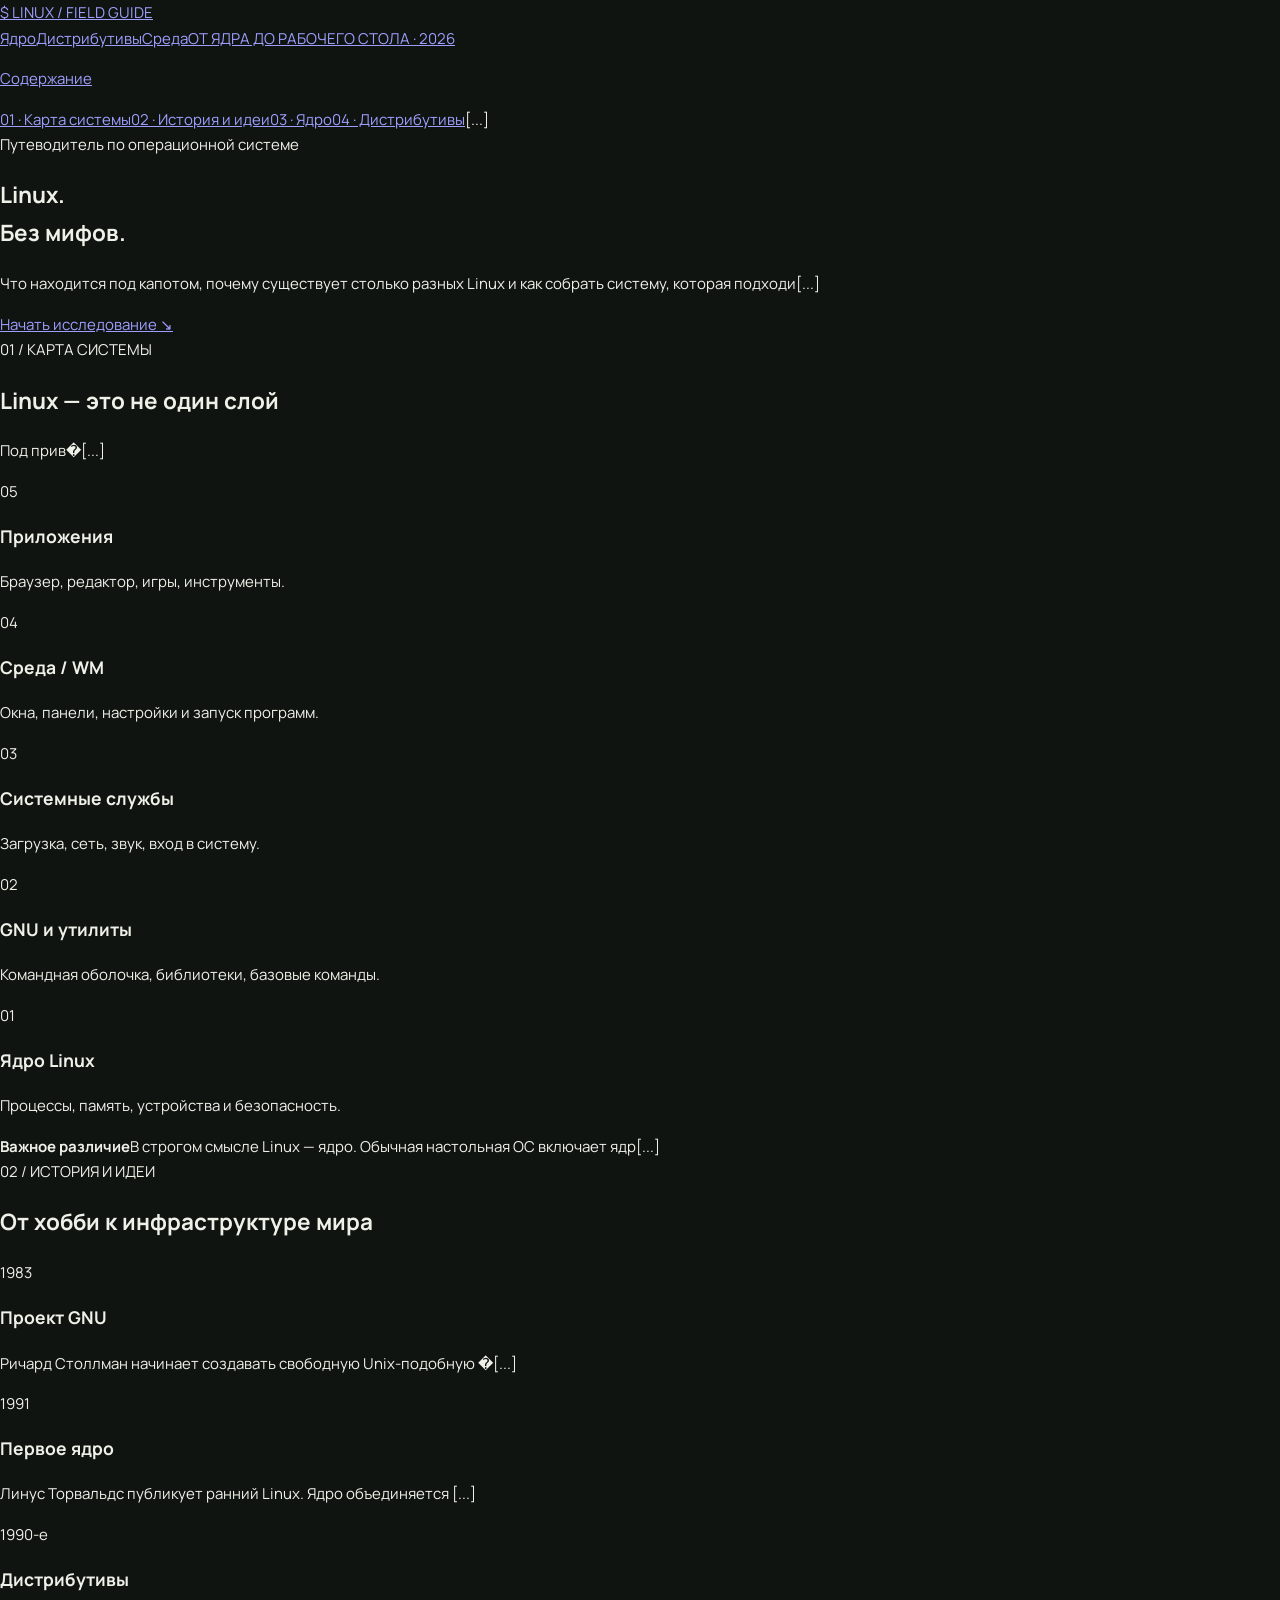
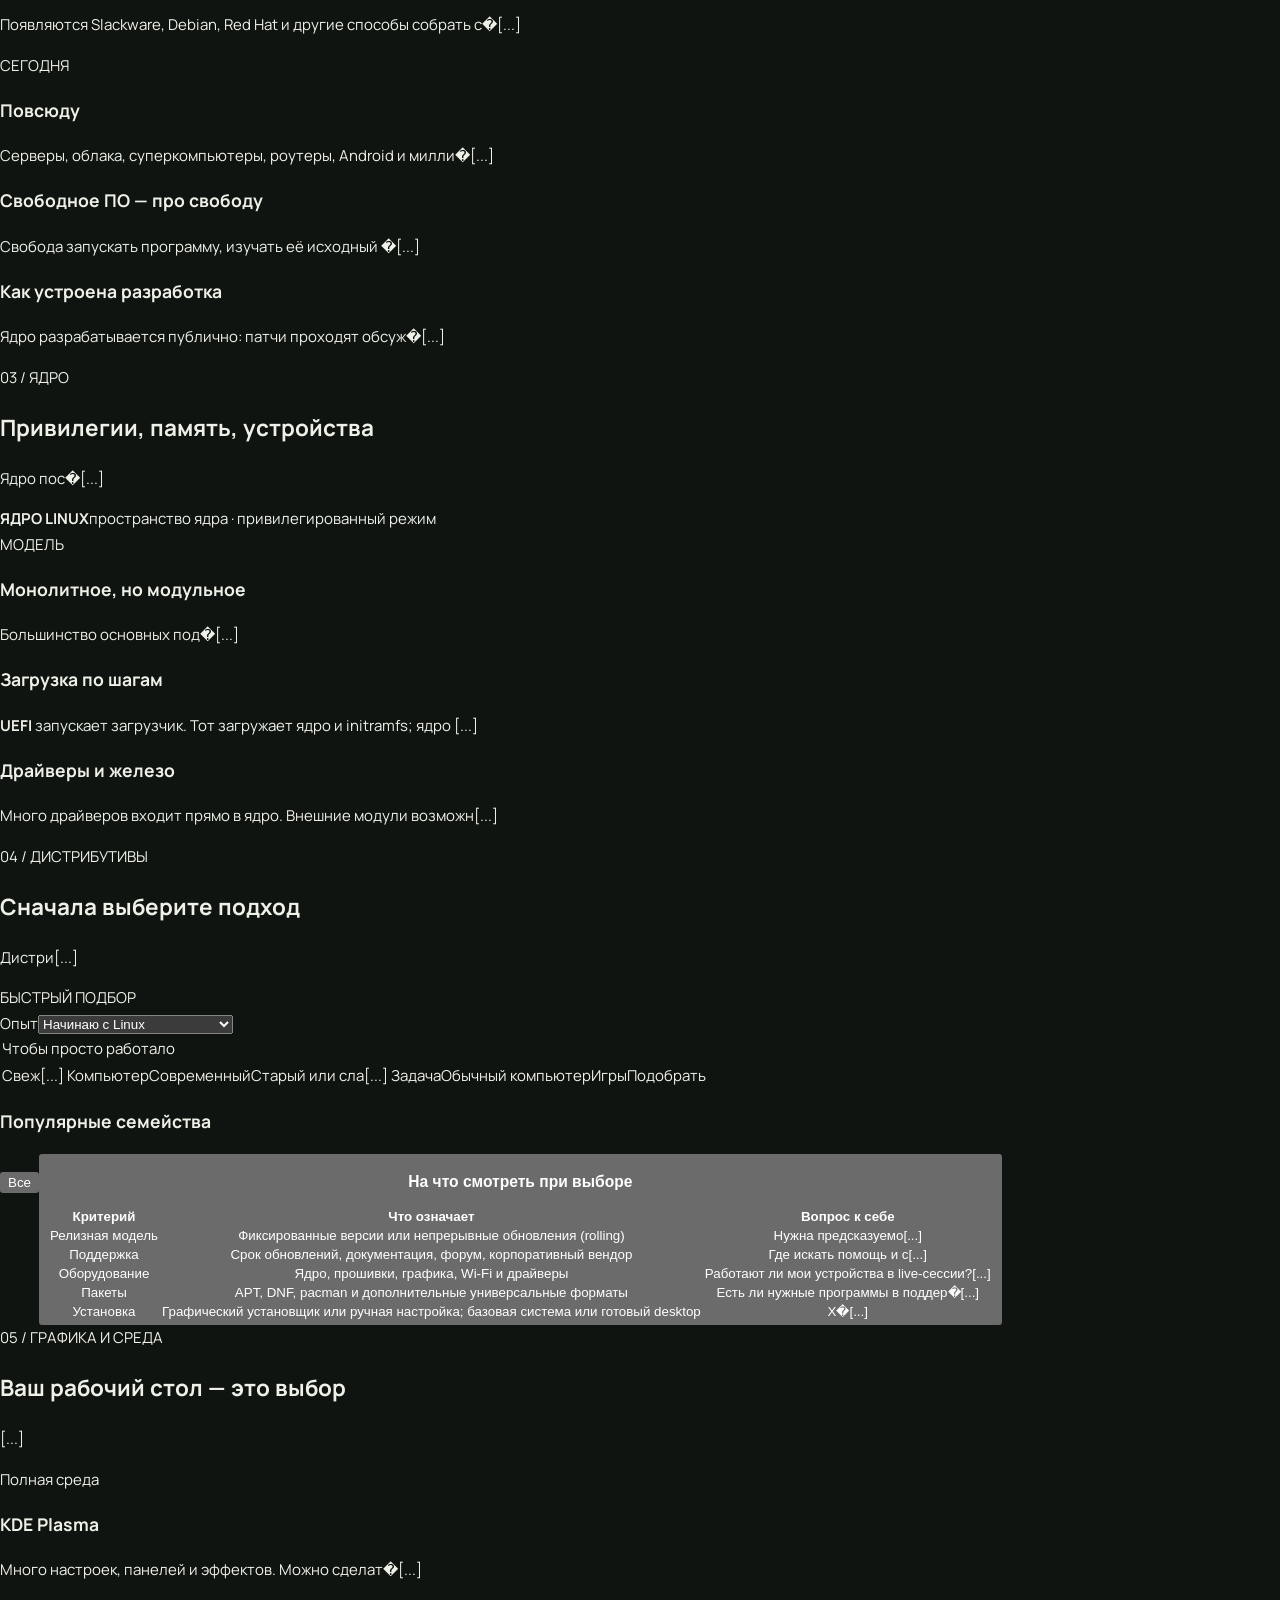
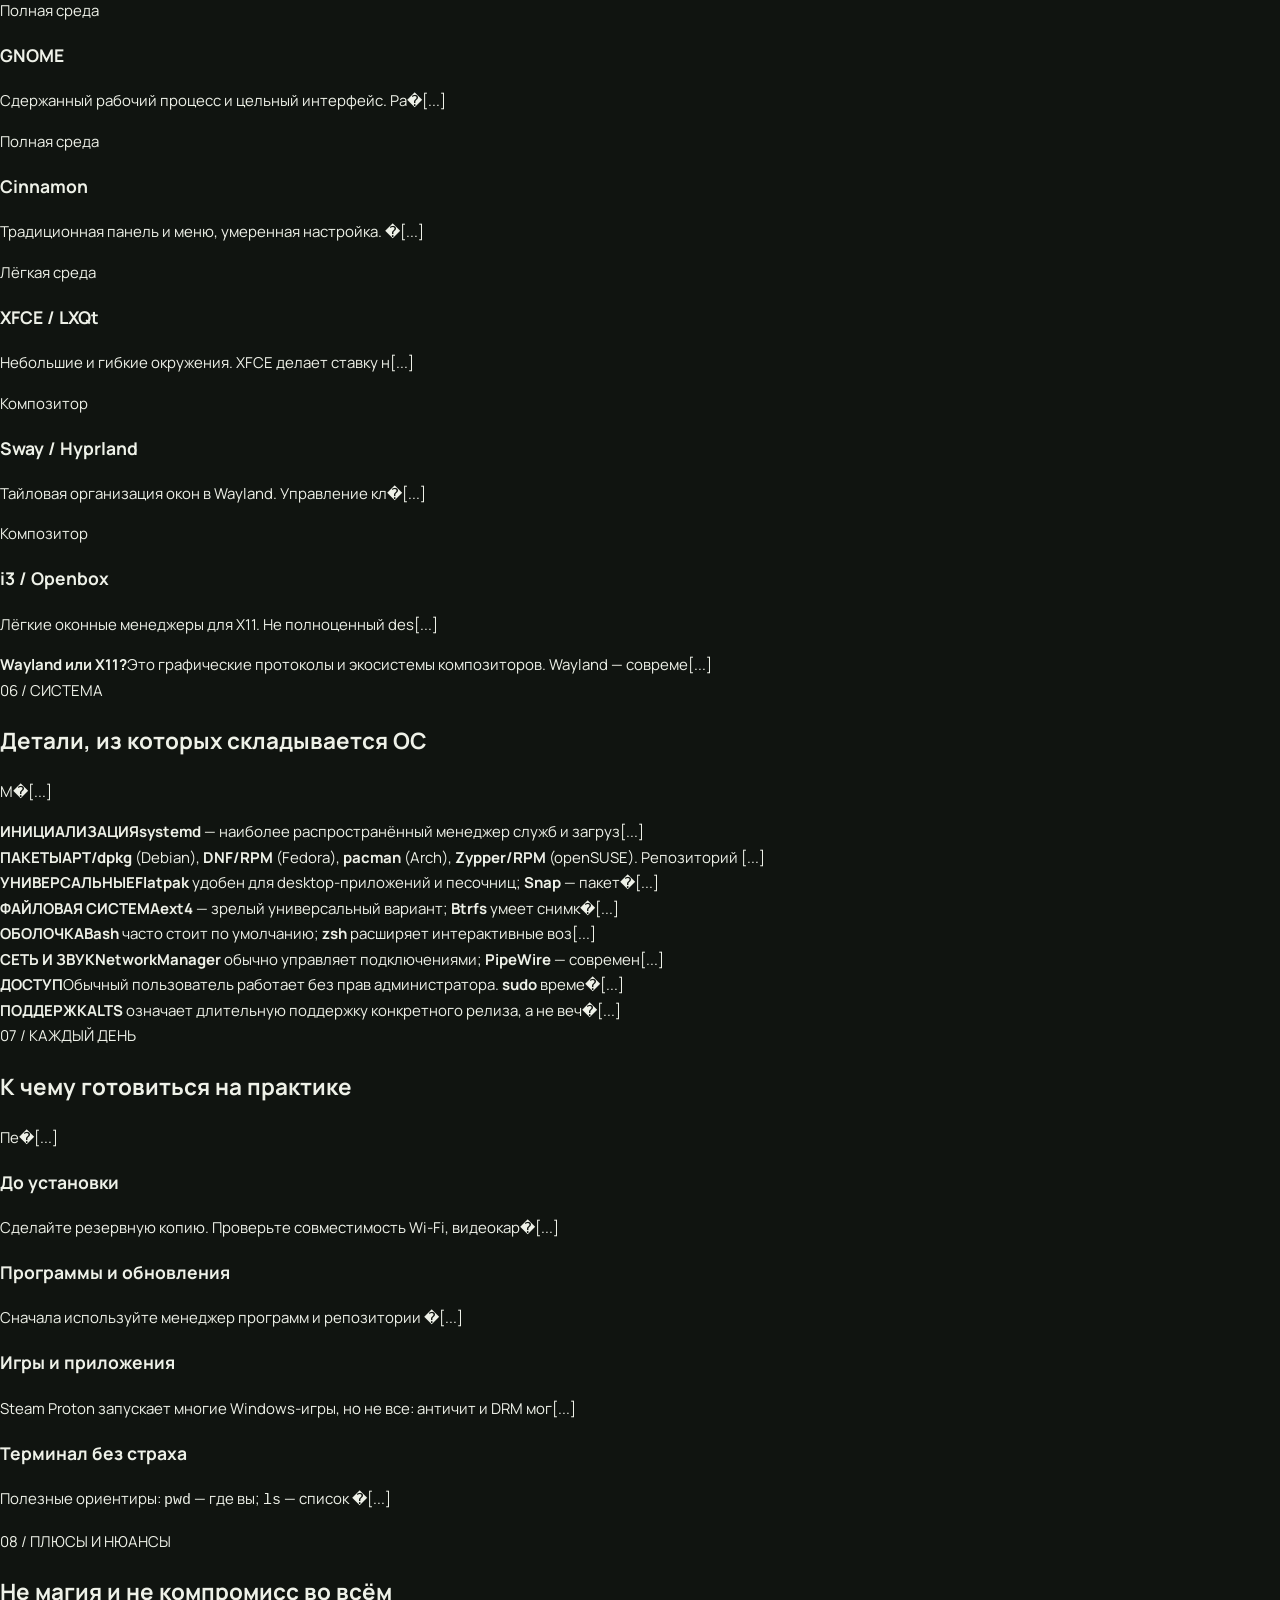
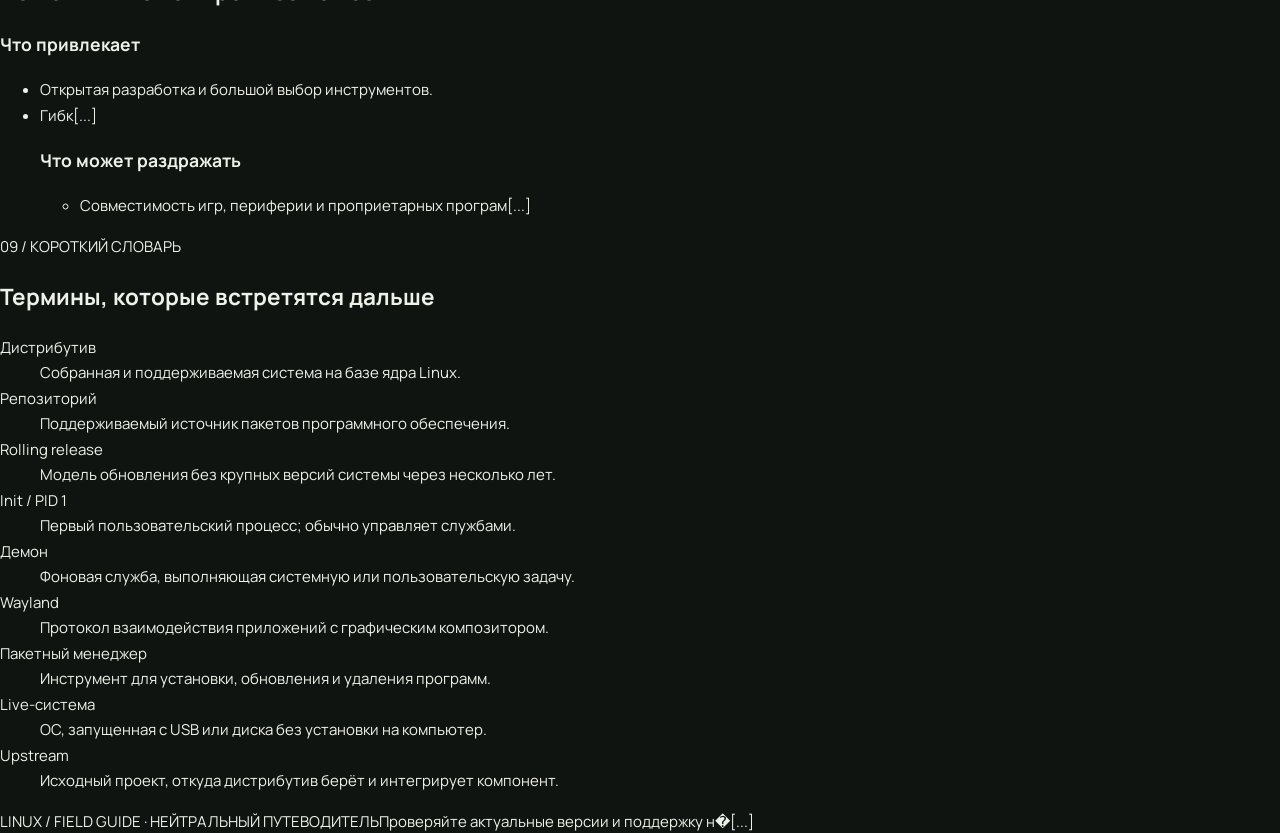
==== index.html @ 648e2888 "Rename main.html to index.html" ====
<!doctype html>
<html lang="ru">
<head>
	<meta charset="utf-8">
	<meta name="viewport" content="width=device-width, initial-scale=1">
	<meta name="theme-color" content="#101410">
	<meta name="description" content="Путеводитель по Linux: от устройства ядра и философии свободного ПО до выбора дистрибутива[...]">
	<title>Linux изнутри — путеводитель по системе</title>
	<link rel="preconnect" href="https://fonts.googleapis.com">
	<link rel="preconnect" href="https://fonts.gstatic.com" crossorigin>
	<link href="https://fonts.googleapis.com/css2?family=DM+Mono:wght@400;500&family=Manrope:wght@400;500;600;700;800&display=swap" rel="stylesheet">
	<link rel="stylesheet" href="assets/styles.css">
</head>
<body>
	<header class="topbar">
		<a class="brand" href="#top" aria-label="Linux изнутри, к началу страницы"><span class="brand-mark">$</span> LINUX / FIELD GUIDE</a>
		<nav class="top-links" aria-label="Основная навигация"><a href="#kernel">Ядро</a><a href="#distros">Дистрибутивы</a><a href="#desktop">Среда</a><a href="#s[...]</nav>
		<span class="top-meta">ОТ ЯДРА ДО РАБОЧЕГО СТОЛА · 2026</span>
	</header>
	<div class="layout" id="top">
		<aside class="side-nav" aria-label="Содержание">
			<p class="side-title">Содержание</p>
			<a href="#map">01 · Карта системы</a><a href="#story">02 · История и идеи</a><a href="#kernel">03 · Ядро</a><a href="#distros">04 · Дистрибутивы</a>[...]
		</aside>
		<main>
			<section class="hero" aria-labelledby="hero-title">
				<div class="hero-copy">
					<span class="eyebrow">Путеводитель по операционной системе</span>
					<h1 id="hero-title">Linux.<br><span>Без мифов.</span></h1>
					<p>Что находится под капотом, почему существует столько разных Linux и как собрать систему, которая подходи[...]
					<div class="hero-actions"><a class="button primary" href="#map">Начать исследование <span aria-hidden="true">↘</span></a><div class="search-wrap"><span class="search-icon[...]</div>
				</div>
			</section>

			<section id="map">
				<div class="section-head"><div><span class="section-index">01 / КАРТА СИСТЕМЫ</span><h2>Linux — это не один слой</h2></div><p class="section-intro">Под прив�[...]
				<div class="layers">
					<article class="layer glass"><span class="layer-num">05</span><h3>Приложения</h3><p>Браузер, редактор, игры, инструменты.</p></article>
					<article class="layer glass"><span class="layer-num">04</span><h3>Среда / WM</h3><p>Окна, панели, настройки и запуск программ.</p></article>
					<article class="layer glass"><span class="layer-num">03</span><h3>Системные службы</h3><p>Загрузка, сеть, звук, вход в систему.</p></article>
					<article class="layer glass"><span class="layer-num">02</span><h3>GNU и утилиты</h3><p>Командная оболочка, библиотеки, базовые команды.</p></article>
					<article class="layer glass"><span class="layer-num">01</span><h3>Ядро Linux</h3><p>Процессы, память, устройства и безопасность.</p></article>
				</div>
				<div class="note glass"><strong>Важное различие</strong><span>В строгом смысле Linux — ядро. Обычная настольная ОС включает ядр[...]
			</section>

			<section id="story">
				<div class="section-head"><div><span class="section-index">02 / ИСТОРИЯ И ИДЕИ</span><h2>От хобби к инфраструктуре мира</h2></div><p class="section-intro[...]
				<div class="timeline">
					<article class="timeline-item glass"><time>1983</time><h3>Проект GNU</h3><p>Ричард Столлман начинает создавать свободную Unix-подобную �[...]
					<article class="timeline-item glass"><time>1991</time><h3>Первое ядро</h3><p>Линус Торвальдс публикует ранний Linux. Ядро объединяется [...]
					<article class="timeline-item glass"><time>1990-е</time><h3>Дистрибутивы</h3><p>Появляются Slackware, Debian, Red Hat и другие способы собрать с�[...]
					<article class="timeline-item glass"><time>СЕГОДНЯ</time><h3>Повсюду</h3><p>Серверы, облака, суперкомпьютеры, роутеры, Android и милли�[...]
				</div>
				<div class="two-col" style="margin-top:12px">
					<article class="content-panel glass"><h3>Свободное ПО — про свободу</h3><p>Свобода запускать программу, изучать её исходный �[...]
					<article class="content-panel glass"><h3>Как устроена разработка</h3><p>Ядро разрабатывается публично: патчи проходят обсуж�[...]
				</div>
			</section>

			<section id="kernel">
				<div class="section-head"><div><span class="section-index">03 / ЯДРО</span><h2>Привилегии, память, устройства</h2></div><p class="section-intro">Ядро пос�[...]
				<div class="kernel-grid">
					<div class="kernel-diagram glass"><div class="kernel-core"><strong>ЯДРО LINUX</strong><span>пространство ядра · привилегированный режим</span></div[...]
					<aside class="kernel-aside glass"><div><span class="section-index">МОДЕЛЬ</span><h3>Монолитное, но модульное</h3><p>Большинство основных под�[...]
				</div>
					<div class="two-col" style="margin-top:12px">
						<article class="content-panel glass"><h3>Загрузка по шагам</h3><p><b>UEFI</b> запускает загрузчик. Тот загружает ядро и initramfs; ядро [...]
						<article class="content-panel glass"><h3>Драйверы и железо</h3><p>Много драйверов входит прямо в ядро. Внешние модули возможн[...]
					</div>
			</section>

			<section id="distros">
				<div class="section-head"><div><span class="section-index">04 / ДИСТРИБУТИВЫ</span><h2>Сначала выберите подход</h2></div><p class="section-intro">Дистри[...]
				<div class="chooser glass">
					<div class="section-index">БЫСТРЫЙ ПОДБОР</div>
					<div class="chooser-row">
						<div class="field"><label for="experience">Опыт</label><select id="experience"><option value="new">Начинаю с Linux</option><option value="some">Уже пользовался</op[...]
						<div class="field"><label for="priority">Приоритет</label><select id="priority"><option value="easy">Чтобы просто работало</option><option value="fresh">Свеж[...]
						<div class="field"><label for="hardware">Компьютер</label><select id="hardware"><option value="modern">Современный</option><option value="old">Старый или сла[...]
						<div class="field"><label for="purpose">Задача</label><select id="purpose"><option value="daily">Обычный компьютер</option><option value="gaming">Игры</option><opt[...]
						<button class="button primary" id="recommend">Подобрать</button>
					</div>
					<div class="recommendation" id="recommendation" aria-live="polite"></div>
				</div>
				<h3 class="subhead">Популярные семейства</h3>
				<div class="filters" role="group" aria-label="Фильтр дистрибутивов"><button class="filter-btn" data-filter="all" aria-pressed="true">Все</button><button class="filter-bt[...]
				<p class="catalog-count" id="catalog-count" aria-live="polite"></p>
				<div class="distro-grid" id="distro-grid"></div>
				<h3 class="subhead">На что смотреть при выборе</h3>
				<div class="comparison"><table><thead><tr><th>Критерий</th><th>Что означает</th><th>Вопрос к себе</th></tr></thead><tbody>
					<tr><td>Релизная модель</td><td>Фиксированные версии или непрерывные обновления (rolling)</td><td>Нужна предсказуемо[...]
					<tr><td>Поддержка</td><td>Срок обновлений, документация, форум, корпоративный вендор</td><td>Где искать помощь и с[...]
					<tr><td>Оборудование</td><td>Ядро, прошивки, графика, Wi-Fi и драйверы</td><td>Работают ли мои устройства в live-сессии?[...]
					<tr><td>Пакеты</td><td>APT, DNF, pacman и дополнительные универсальные форматы</td><td>Есть ли нужные программы в поддер�[...]
					<tr><td>Установка</td><td>Графический установщик или ручная настройка; базовая система или готовый desktop</td><td>Х�[...]
				</tbody></table></div>
			</section>

			<section id="desktop">
				<div class="section-head"><div><span class="section-index">05 / ГРАФИКА И СРЕДА</span><h2>Ваш рабочий стол — это выбор</h2></div><p class="section-intro">[...]
				<div class="choices">
					<article class="choice glass"><span class="kind">Полная среда</span><h3>KDE Plasma</h3><p>Много настроек, панелей и эффектов. Можно сделат�[...]
					<article class="choice glass"><span class="kind">Полная среда</span><h3>GNOME</h3><p>Сдержанный рабочий процесс и цельный интерфейс. Ра�[...]
					<article class="choice glass"><span class="kind">Полная среда</span><h3>Cinnamon</h3><p>Традиционная панель и меню, умеренная настройка. �[...]
					<article class="choice glass"><span class="kind">Лёгкая среда</span><h3>XFCE / LXQt</h3><p>Небольшие и гибкие окружения. XFCE делает ставку н[...]
					<article class="choice glass"><span class="kind">Композитор</span><h3>Sway / Hyprland</h3><p>Тайловая организация окон в Wayland. Управление кл�[...]
					<article class="choice glass"><span class="kind">Композитор</span><h3>i3 / Openbox</h3><p>Лёгкие оконные менеджеры для X11. Не полноценный des[...]
				</div>
				<div class="note glass"><strong>Wayland или X11?</strong><span>Это графические протоколы и экосистемы композиторов. Wayland — совреме[...]
			</section>

			<section id="system">
				<div class="section-head"><div><span class="section-index">06 / СИСТЕМА</span><h2>Детали, из которых складывается ОС</h2></div><p class="section-intro">М�[...]
				<div class="stack-list">
					<div class="stack-row glass"><strong>ИНИЦИАЛИЗАЦИЯ</strong><span><b>systemd</b> — наиболее распространённый менеджер служб и загруз[...]
					<div class="stack-row glass"><strong>ПАКЕТЫ</strong><span><b>APT/dpkg</b> (Debian), <b>DNF/RPM</b> (Fedora), <b>pacman</b> (Arch), <b>Zypper/RPM</b> (openSUSE). Репозиторий [...]
					<div class="stack-row glass"><strong>УНИВЕРСАЛЬНЫЕ</strong><span><b>Flatpak</b> удобен для desktop-приложений и песочниц; <b>Snap</b> — пакет�[...]
					<div class="stack-row glass"><strong>ФАЙЛОВАЯ СИСТЕМА</strong><span><b>ext4</b> — зрелый универсальный вариант; <b>Btrfs</b> умеет снимк�[...]
					<div class="stack-row glass"><strong>ОБОЛОЧКА</strong><span><b>Bash</b> часто стоит по умолчанию; <b>zsh</b> расширяет интерактивные воз[...]
					<div class="stack-row glass"><strong>СЕТЬ И ЗВУК</strong><span><b>NetworkManager</b> обычно управляет подключениями; <b>PipeWire</b> — современ[...]
					<div class="stack-row glass"><strong>ДОСТУП</strong><span>Обычный пользователь работает без прав администратора. <b>sudo</b> време�[...]
					<div class="stack-row glass"><strong>ПОДДЕРЖКА</strong><span><b>LTS</b> означает длительную поддержку конкретного релиза, а не веч�[...]
				</div>
			</section>

			<section id="daily">
				<div class="section-head"><div><span class="section-index">07 / КАЖДЫЙ ДЕНЬ</span><h2>К чему готовиться на практике</h2></div><p class="section-intro">Пе�[...]
				<div class="two-col">
					<article class="content-panel glass"><h3>До установки</h3><p>Сделайте резервную копию. Проверьте совместимость Wi-Fi, видеокар�[...]
					<article class="content-panel glass"><h3>Программы и обновления</h3><p>Сначала используйте менеджер программ и репозитории �[...]
					<article class="content-panel glass"><h3>Игры и приложения</h3><p>Steam Proton запускает многие Windows-игры, но не все: античит и DRM мог[...]
					<article class="content-panel glass"><h3>Терминал без страха</h3><p>Полезные ориентиры: <code>pwd</code> — где вы; <code>ls</code> — список �[...]
				</div>
			</section>

			<section id="tradeoffs">
				<div class="section-head"><div><span class="section-index">08 / ПЛЮСЫ И НЮАНСЫ</span><h2>Не магия и не компромисс во всём</h2></div><p class="section-int[...]
				<div class="tradeoffs">
					<article class="content-panel glass"><h3>Что привлекает</h3><ul><li>Открытая разработка и большой выбор инструментов.</li><li>Гибк[...]
					<article class="content-panel glass"><h3>Что может раздражать</h3><ul><li>Совместимость игр, периферии и проприетарных програм[...]
				</div>
			</section>

			<section id="glossary">
				<div class="section-head"><div><span class="section-index">09 / КОРОТКИЙ СЛОВАРЬ</span><h2>Термины, которые встретятся дальше</h2></div></div>
				<dl class="glossary">
					<div class="term glass"><dt>Дистрибутив</dt><dd>Собранная и поддерживаемая система на базе ядра Linux.</dd></div>
					<div class="term glass"><dt>Репозиторий</dt><dd>Поддерживаемый источник пакетов программного обеспечения.</dd></div>
					<div class="term glass"><dt>Rolling release</dt><dd>Модель обновления без крупных версий системы через несколько лет.</dd></div>
					<div class="term glass"><dt>Init / PID 1</dt><dd>Первый пользовательский процесс; обычно управляет службами.</dd></div>
					<div class="term glass"><dt>Демон</dt><dd>Фоновая служба, выполняющая системную или пользовательскую задачу.</dd></div>
					<div class="term glass"><dt>Wayland</dt><dd>Протокол взаимодействия приложений с графическим композитором.</dd></div>
					<div class="term glass"><dt>Пакетный менеджер</dt><dd>Инструмент для установки, обновления и удаления программ.</dd></div>
					<div class="term glass"><dt>Live-система</dt><dd>ОС, запущенная с USB или диска без установки на компьютер.</dd></div>
					<div class="term glass"><dt>Upstream</dt><dd>Исходный проект, откуда дистрибутив берёт и интегрирует компонент.</dd></div>
				</dl>
			</section>
			<footer class="footer"><span>LINUX / FIELD GUIDE · НЕЙТРАЛЬНЫЙ ПУТЕВОДИТЕЛЬ</span><span>Проверяйте актуальные версии и поддержку н�[...]
		</main>
	</div>
	<script src="assets/main.js" defer></script>
</body>
</html>
---- assets/styles.css ----
/* Extracted styles from main.html */
:root {
	color-scheme: dark;
	--bg: #101410;
	--panel: rgba(255, 255, 255, .055);
	--panel-strong: rgba(255, 255, 255, .085);
	--line: rgba(234, 242, 224, .12);
	--text: #eef1e8;
	--muted: #a1aa9b;
	--lime: #c5f36b;
	--lime-dim: #26351a;
	--orange: #f0a36b;
	--mono: "DM Mono", monospace;
	--sans: "Manrope", "Segoe UI", sans-serif;
}
* { box-sizing: border-box; }
html { scroll-behavior: smooth; scroll-padding-top: 92px; }
body { margin: 0; background: var(--bg); color: var(--text); font: 15px/1.7 var(--sans); }
body::before { position: fixed; inset: 0; z-index: -1; content: ""; pointer-events: none; background: radial-gradient(ellipse at 78% 6%, rgba(139, 171, 76, .12), transparent 34%), radial-gradien[...]
a { color: inherit; text-decoration: none; }
button, input, select { font: inherit; }
button { color: inherit; }
.topbar { position: sticky; top: 0; z-index: 20; height: 68px; display: flex; align-items: center; justify-content: space-between; gap: 20px; padding: 0 5vw; border-bottom: 1px solid var(--line)[...]
.brand { display: inline-flex; align-items: center; gap: 11px; font-size: 14px; font-weight: 800; letter-spacing: .02em; white-space: nowrap; }
.brand-mark { display: grid; width: 31px; height: 31px; place-items: center; border-radius: 9px; background: var(--lime); color: #17200d; font: 500 13px var(--mono); }
.top-links { display: flex; align-items: center; gap: 26px; color: #b8c0b2; font-size: 12px; }
.top-links a:hover, .side-nav a:hover { color: var(--lime); }
.top-meta { color: var(--muted); font: 10px var(--mono); white-space: nowrap; }
.layout { width: min(1320px, 92vw); margin: 0 auto; display: grid; grid-template-columns: 205px minmax(0, 1fr); gap: clamp(34px, 6vw, 86px); }
.side-nav { position: sticky; top: 100px; align-self: start; max-height: calc(100vh - 122px); overflow: auto; padding: 37px 0; scrollbar-width: thin; }
.side-title { margin: 0 0 14px; color: #758071; font: 10px var(--mono); letter-spacing: .1em; text-transform: uppercase; }
.side-nav a { display: block; padding: 6px 0 6px 12px; border-left: 1px solid transparent; color: #a5aea0; font-size: 12px; transition: color .2s, border-color .2s; }
.side-nav a.active { border-color: var(--lime); color: var(--lime); }
main { min-width: 0; }
.hero { position: relative; min-height: 530px; display: flex; align-items: end; overflow: hidden; margin: 29px 0 75px; border: 1px solid rgba(234, 242, 224, .17); border-radius: 14px; background[...]
.hero::before { position: absolute; inset: 0; content: ""; background: linear-gradient(90deg, rgba(12, 16, 12, .93) 0%, rgba(12, 16, 12, .76) 49%, rgba(12, 16, 12, .13) 100%), linear-gradient(0d[...]
.hero-copy { position: relative; max-width: 740px; padding: clamp(30px, 6vw, 73px); }
.eyebrow { display: flex; align-items: center; gap: 10px; color: var(--lime); font: 10px var(--mono); letter-spacing: .11em; text-transform: uppercase; }
.eyebrow::before { width: 20px; height: 1px; content: ""; background: currentColor; }
h1, h2, h3, p { margin-top: 0; }
h1 { max-width: 650px; margin: 22px 0 18px; font-size: clamp(42px, 7.4vw, 82px); line-height: .99; letter-spacing: -.055em; }
h1 span { color: var(--lime); }
.hero-copy > p { max-width: 550px; margin-bottom: 26px; color: #c2c9bd; font-size: 15px; }
.hero-actions { display: flex; align-items: center; flex-wrap: wrap; gap: 11px; }
.button { display: inline-flex; min-height: 43px; align-items: center; justify-content: center; gap: 9px; padding: 0 16px; border: 1px solid var(--line); border-radius: 6px; background: rgba(255[...]
.button:hover { transform: translateY(-2px); background: rgba(255,255,255,.13); }
.button.primary { border-color: var(--lime); background: var(--lime); color: #15200c; }
.search-wrap { position: relative; width: min(340px, 100%); }
.search-wrap input { width: 100%; height: 43px; padding: 0 14px 0 38px; border: 1px solid var(--line); border-radius: 6px; outline: 0; background: rgba(9, 12, 9, .68); color: var(--text); font-s[...]
.search-wrap input:focus { border-color: var(--lime); }
.search-icon { position: absolute; top: 9px; left: 13px; color: #879181; }
.search-results { position: absolute; top: 49px; right: 0; left: 0; z-index: 10; display: none; overflow: hidden; border: 1px solid var(--line); border-radius: 8px; background: #1a2018; box-shad[...]
.search-results.open { display: block; }
.search-results a, .search-results p { display: block; margin: 0; padding: 10px 13px; color: #dce2d6; font-size: 12px; }
.search-results a:hover { background: var(--panel-strong); color: var(--lime); }
section { margin: 0 0 85px; scroll-margin-top: 92px; }
.section-head { display: flex; align-items: end; justify-content: space-between; gap: 22px; margin-bottom: 25px; }
.section-index { display: block; margin-bottom: 8px; color: var(--lime); font: 10px var(--mono); letter-spacing: .09em; }
h2 { margin-bottom: 0; font-size: clamp(27px, 4vw, 39px); line-height: 1.16; letter-spacing: -.04em; }
.section-intro { max-width: 430px; margin: 0; color: var(--muted); font-size: 13px; }
.glass { border: 1px solid var(--line); border-radius: 9px; background: linear-gradient(135deg, rgba(255,255,255,.075), rgba(255,255,255,.025)); backdrop-filter: blur(14px); }
.layers { display: grid; grid-template-columns: repeat(5, minmax(0, 1fr)); gap: 8px; }
.layer { position: relative; min-height: 143px; padding: 17px 15px; }
.layer:not(:last-child)::after { position: absolute; top: 28px; right: -8px; z-index: 2; width: 15px; content: "→"; color: var(--lime); text-align: center; font: 12px var(--mono); }
.layer-num { color: #84907e; font: 10px var(--mono); }
.layer h3 { margin: 19px 0 5px; font-size: 13px; }
.layer p { margin: 0; color: var(--muted); font-size: 11px; line-height: 1.55; }
.note { display: flex; gap: 13px; margin-top: 14px; padding: 15px 17px; color: #bac3b5; font-size: 12px; }
.note strong { color: var(--lime); white-space: nowrap; }
.two-col { display: grid; grid-template-columns: 1fr 1fr; gap: 12px; }
.content-panel { padding: 21px 22px; }
.content-panel h3 { margin-bottom: 10px; font-size: 15px; }
.content-panel p { margin-bottom: 10px; color: #b0b9a9; font-size: 12px; }
.content-panel p:last-child { margin-bottom: 0; }
.timeline { display: grid; grid-template-columns: repeat(4, 1fr); gap: 10px; }
.timeline-item { min-height: 157px; padding: 19px; }
.timeline-item time { display: block; margin-bottom: 17px; color: var(--lime); font: 12px var(--mono); }
.timeline-item h3 { margin: 0 0 7px; font-size: 13px; }
.timeline-item p { margin: 0; color: var(--muted); font-size: 11px; }
.kernel-grid { display: grid; grid-template-columns: minmax(0, 1.3fr) minmax(220px, .7fr); gap: 12px; }
.kernel-diagram { padding: 23px; }
.kernel-core { margin-bottom: 14px; padding: 18px; border: 1px solid rgba(197,243,107,.32); border-radius: 6px; background: rgba(197,243,107,.075); text-align: center; }
.kernel-core strong { display: block; color: var(--lime); font-size: 16px; }
.kernel-core span { color: var(--muted); font: 10px var(--mono); }
.kernel-modules { display: grid; grid-template-columns: repeat(3, 1fr); gap: 8px; }
.kernel-modules div { padding: 12px 9px; border: 1px solid var(--line); border-radius: 5px; color: #c6cfc0; text-align: center; font-size: 10px; }
.kernel-aside { display: flex; flex-direction: column; justify-content: space-between; padding: 21px; }
.kernel-aside h3 { font-size: 14px; }
.kernel-aside p { color: var(--muted); font-size: 12px; }
.kernel-aside .big-stat { color: var(--lime); font: 32px var(--mono); }
.process { display: grid; grid-template-columns: repeat(4,1fr); gap: 8px; margin-top: 12px; }
.process div { padding: 12px; border-top: 1px solid var(--lime); color: #c2cbb9; font-size: 10px; }
.process b { display: block; margin-bottom: 4px; color: var(--text); font: 10px var(--mono); }
.chooser { padding: 22px; }
.chooser-row { display: grid; grid-template-columns: repeat(4, minmax(0, 1fr)) auto; align-items: end; gap: 12px; }
.field label { display: block; margin-bottom: 7px; color: #acb5a5; font: 10px var(--mono); }
.field select { width: 100%; min-height: 42px; padding: 0 11px; border: 1px solid var(--line); border-radius: 5px; outline: none; background: #1a2018; color: var(--text); font-size: 12px; }
.recommendation { display: none; margin-top: 16px; padding: 15px; border: 1px solid rgba(197,243,107,.28); border-radius: 6px; background: rgba(197,243,107,.06); color: #dbe4d3; font-size: 12px[...]
.recommendation.visible { display: block; }
.recommendation strong { color: var(--lime); }
.recommendation ul { margin: 10px 0 0; padding-left: 18px; }
.recommendation li { margin: 5px 0; }
.catalog-count { margin: 0 0 10px; color: var(--muted); font: 10px var(--mono); }
.search-results a[aria-selected="true"] { background: var(--panel-strong); color: var(--lime); }
.filters { display: flex; flex-wrap: wrap; gap: 7px; margin: 0 0 16px; }
.filter-btn { padding: 7px 11px; border: 1px solid var(--line); border-radius: 4px; background: transparent; color: #aab3a4; cursor: pointer; font-size: 10px; }
.filter-btn[aria-pressed="true"] { border-color: var(--lime); background: var(--lime-dim); color: var(--lime); }
.distro-grid { display: grid; grid-template-columns: repeat(3, 1fr); gap: 10px; }
.distro { padding: 17px; transition: border-color .2s, transform .2s; }
.distro:hover { transform: translateY(-2px); border-color: rgba(197,243,107,.45); }
.distro[hidden] { display: none; }
.distro-top { display: flex; align-items: start; justify-content: space-between; gap: 8px; }
.distro h3 { margin: 0 0 4px; font-size: 14px; }
.distro-family { color: var(--lime); font: 9px var(--mono); }
.distro p { min-height: 58px; margin: 14px 0; color: var(--muted); font-size: 11px; }
.distro-meta { display: flex; flex-wrap: wrap; gap: 5px; }
.tag { padding: 3px 7px; border: 1px solid var(--line); border-radius: 3px; color: #aab3a4; font: 9px var(--mono); }
.comparison { overflow-x: auto; border: 1px solid var(--line); border-radius: 8px; }
table { width: 100%; border-collapse: collapse; min-width: 650px; font-size: 11px; }
th, td { padding: 12px 14px; border-bottom: 1px solid var(--line); text-align: left; }
th { color: var(--lime); font: 10px var(--mono); }
td { color: #b8c1b1; }
tr:last-child td { border-bottom: 0; }
td:first-child { color: var(--text); font-weight: 700; }
.choices { display: grid; grid-template-columns: repeat(3, 1fr); gap: 10px; }
.choice { padding: 19px; }
.choice .kind { display: block; margin-bottom: 12px; color: var(--lime); font: 9px var(--mono); text-transform: uppercase; }
.choice h3 { margin: 0 0 7px; font-size: 14px; }
.choice p { margin: 0; color: var(--muted); font-size: 11px; }
.subhead { margin: 28px 0 12px; font-size: 16px; }
.stack-list { display: grid; grid-template-columns: repeat(2, 1fr); gap: 8px; }
.stack-row { display: grid; grid-template-columns: 115px 1fr; gap: 12px; padding: 13px 15px; }
.stack-row strong { color: var(--lime); font: 10px var(--mono); }
.stack-row span { color: #b5beb0; font-size: 11px; }
.tradeoffs { display: grid; grid-template-columns: 1fr 1fr; gap: 12px; }
.tradeoffs .content-panel:first-child { border-top: 2px solid var(--lime); }
.tradeoffs .content-panel:last-child { border-top: 2px solid var(--orange); }
.tradeoffs h3 { font-size: 14px; }
.tradeoffs ul { margin: 0; padding-left: 17px; color: #b0b9a9; font-size: 11px; }
.tradeoffs li { margin: 6px 0; }
.glossary { display: grid; grid-template-columns: repeat(3, 1fr); gap: 8px; }
.term { padding: 13px 15px; }
.term dt { margin-bottom: 4px; color: var(--lime); font: 10px var(--mono); }
.term dd { margin: 0; color: var(--muted); font-size: 10px; }
.footer { display: flex; justify-content: space-between; gap: 20px; margin: 55px 0 30px; padding-top: 17px; border-top: 1px solid var(--line); color: #7f897b; font: 9px var(--mono); }
@media (max-width: 950px) {
	.top-links { display: none; }
	.layout { width: min(100% - 40px, 780px); display: block; }
	.side-nav { position: sticky; top: 68px; z-index: 10; display: flex; gap: 4px; max-height: none; overflow-x: auto; margin: 0 -20px; padding: 9px 20px; border-bottom: 1px solid var(--line); bac[...]
	.side-title { display: none; }
	.side-nav a { flex: 0 0 auto; padding: 7px 10px; border: 1px solid transparent; border-radius: 4px; font-size: 10px; }
	.side-nav a.active { border-color: rgba(197,243,107,.25); }
	.hero { min-height: 470px; margin-top: 18px; }
	.timeline { grid-template-columns: repeat(2,1fr); }
	.distro-grid { grid-template-columns: repeat(2,1fr); }
	.chooser-row { grid-template-columns: repeat(2, minmax(0, 1fr)); }
}
@media (max-width: 620px) {
	body { font-size: 14px; }
	.topbar { height: 58px; padding: 0 18px; }
	.top-meta { display: none; }
	.layout { width: calc(100% - 36px); }
	.side-nav { top: 58px; margin-right: -18px; margin-left: -18px; padding-right: 18px; padding-left: 18px; }
	.hero { min-height: 490px; margin-bottom: 57px; background-position: 58% center; }
	.hero::before { background: linear-gradient(90deg, rgba(12,16,12,.86), rgba(12,16,12,.34)), linear-gradient(0deg, rgba(12,16,12,.88), transparent 90%); }
	.hero-copy { padding: 27px 22px; }
	h1 { font-size: 50px; }
	.hero-copy > p { font-size: 13px; }
	section { margin-bottom: 62px; }
	.section-head { display: block; }
	.section-intro { margin-top: 10px; }
	.layers { grid-template-columns: 1fr; }
	.layer { min-height: auto; padding: 13px 15px; }
	.layer h3 { margin: 7px 0 3px; }
	.layer:not(:last-child)::after { top: auto; right: 12px; bottom: -13px; transform: rotate(90deg); }
	.two-col, .kernel-grid, .tradeoffs { grid-template-columns: 1fr; }
	.timeline { grid-template-columns: 1fr 1fr; }
	.timeline-item { min-height: 175px; padding: 14px; }
	.chooser-row { grid-template-columns: 1fr; }
	.distro-grid, .choices { grid-template-columns: 1fr; }
	.distro p { min-height: 0; }
	.stack-list, .glossary { grid-template-columns: 1fr; }
	.stack-row { grid-template-columns: 95px 1fr; }
	.process { grid-template-columns: 1fr 1fr; }
	.footer { display: block; line-height: 2; }
}
@media (prefers-reduced-motion: reduce) { *, *::before, *::after { scroll-behavior: auto !important; transition-duration: .01ms !important; } }
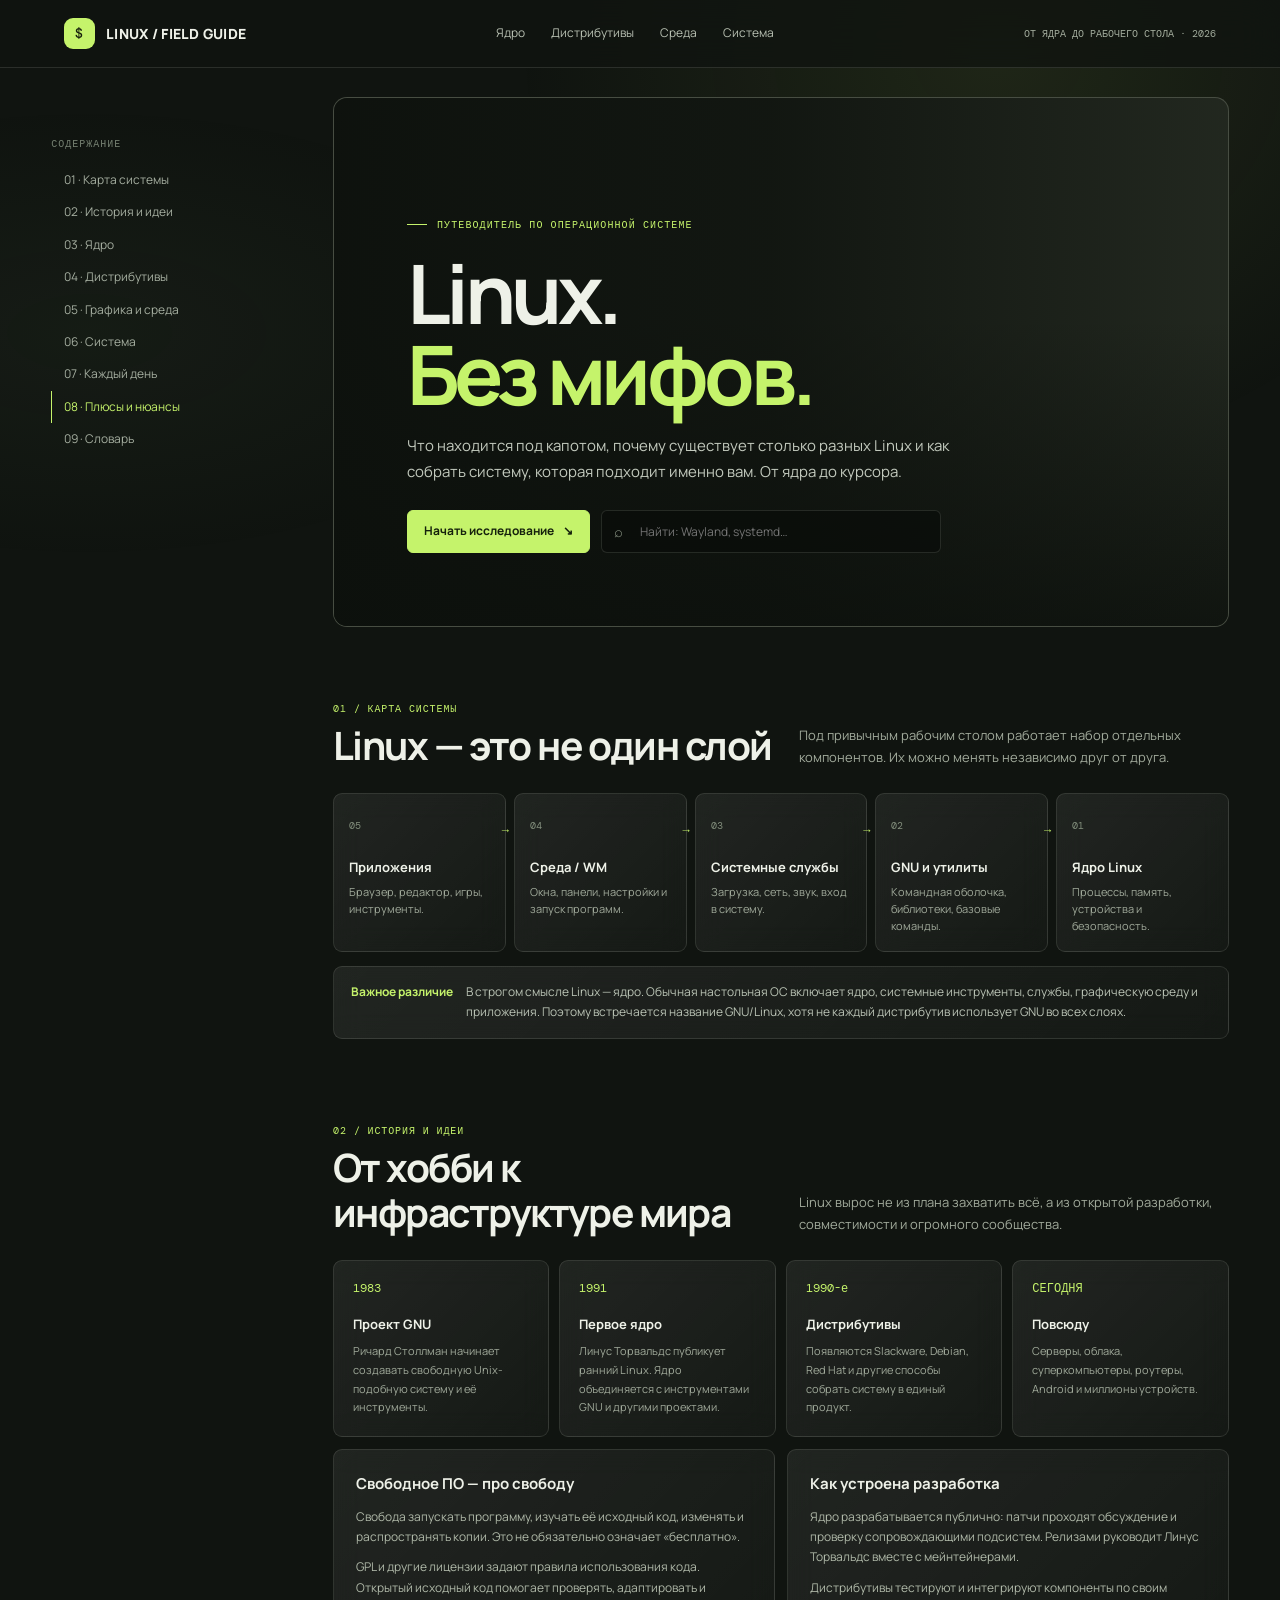
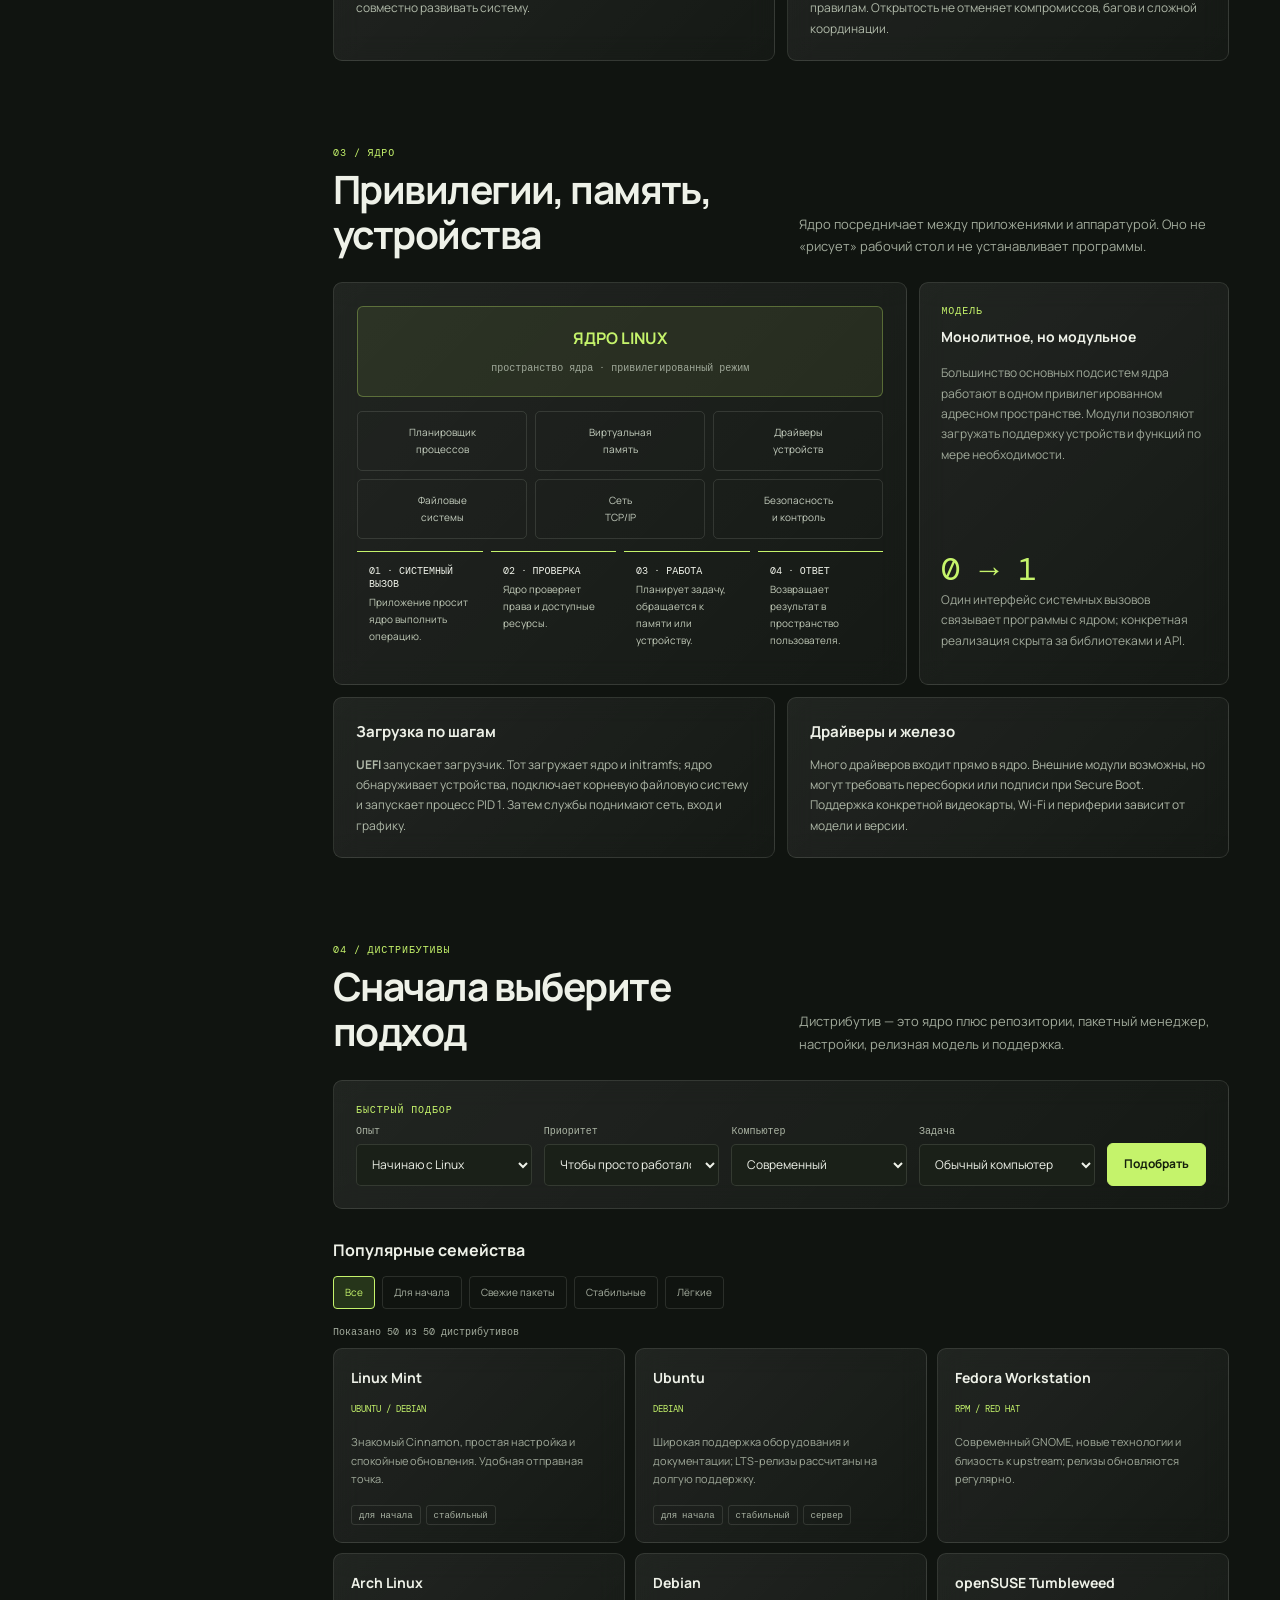
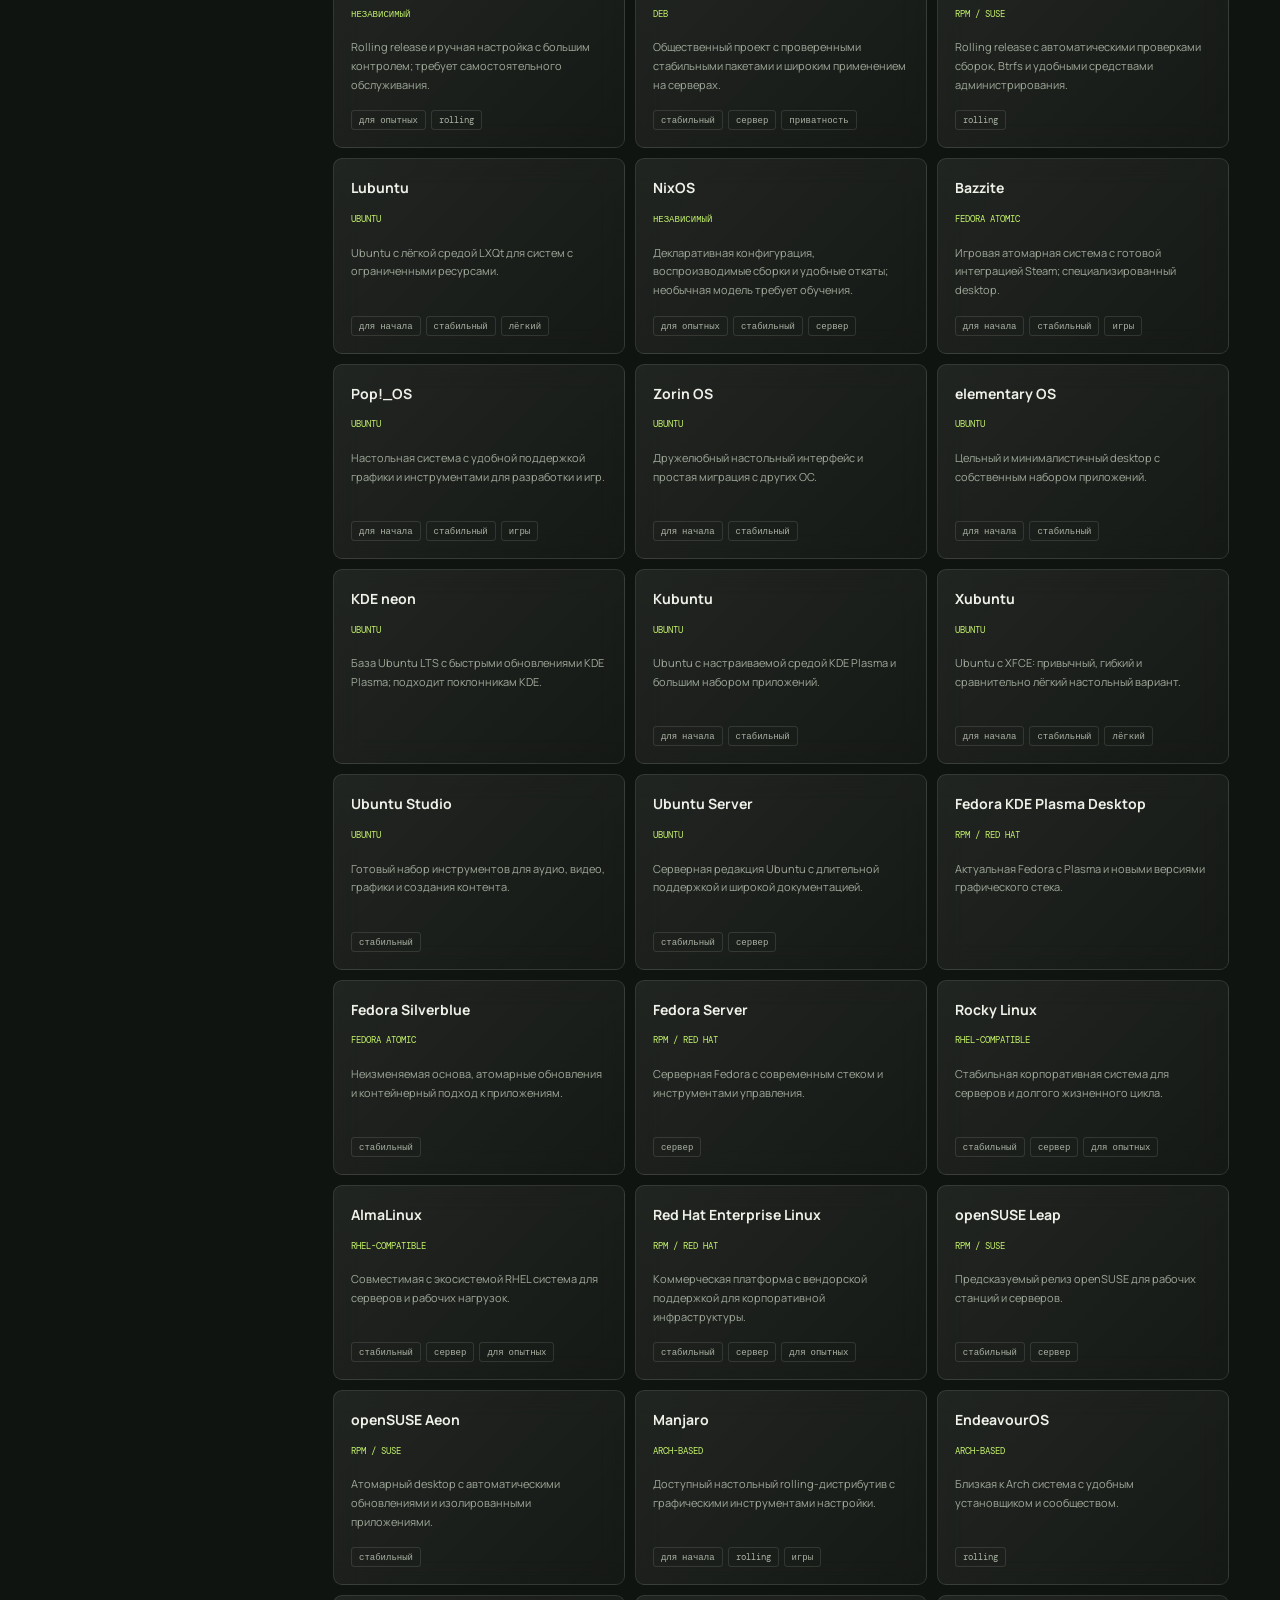
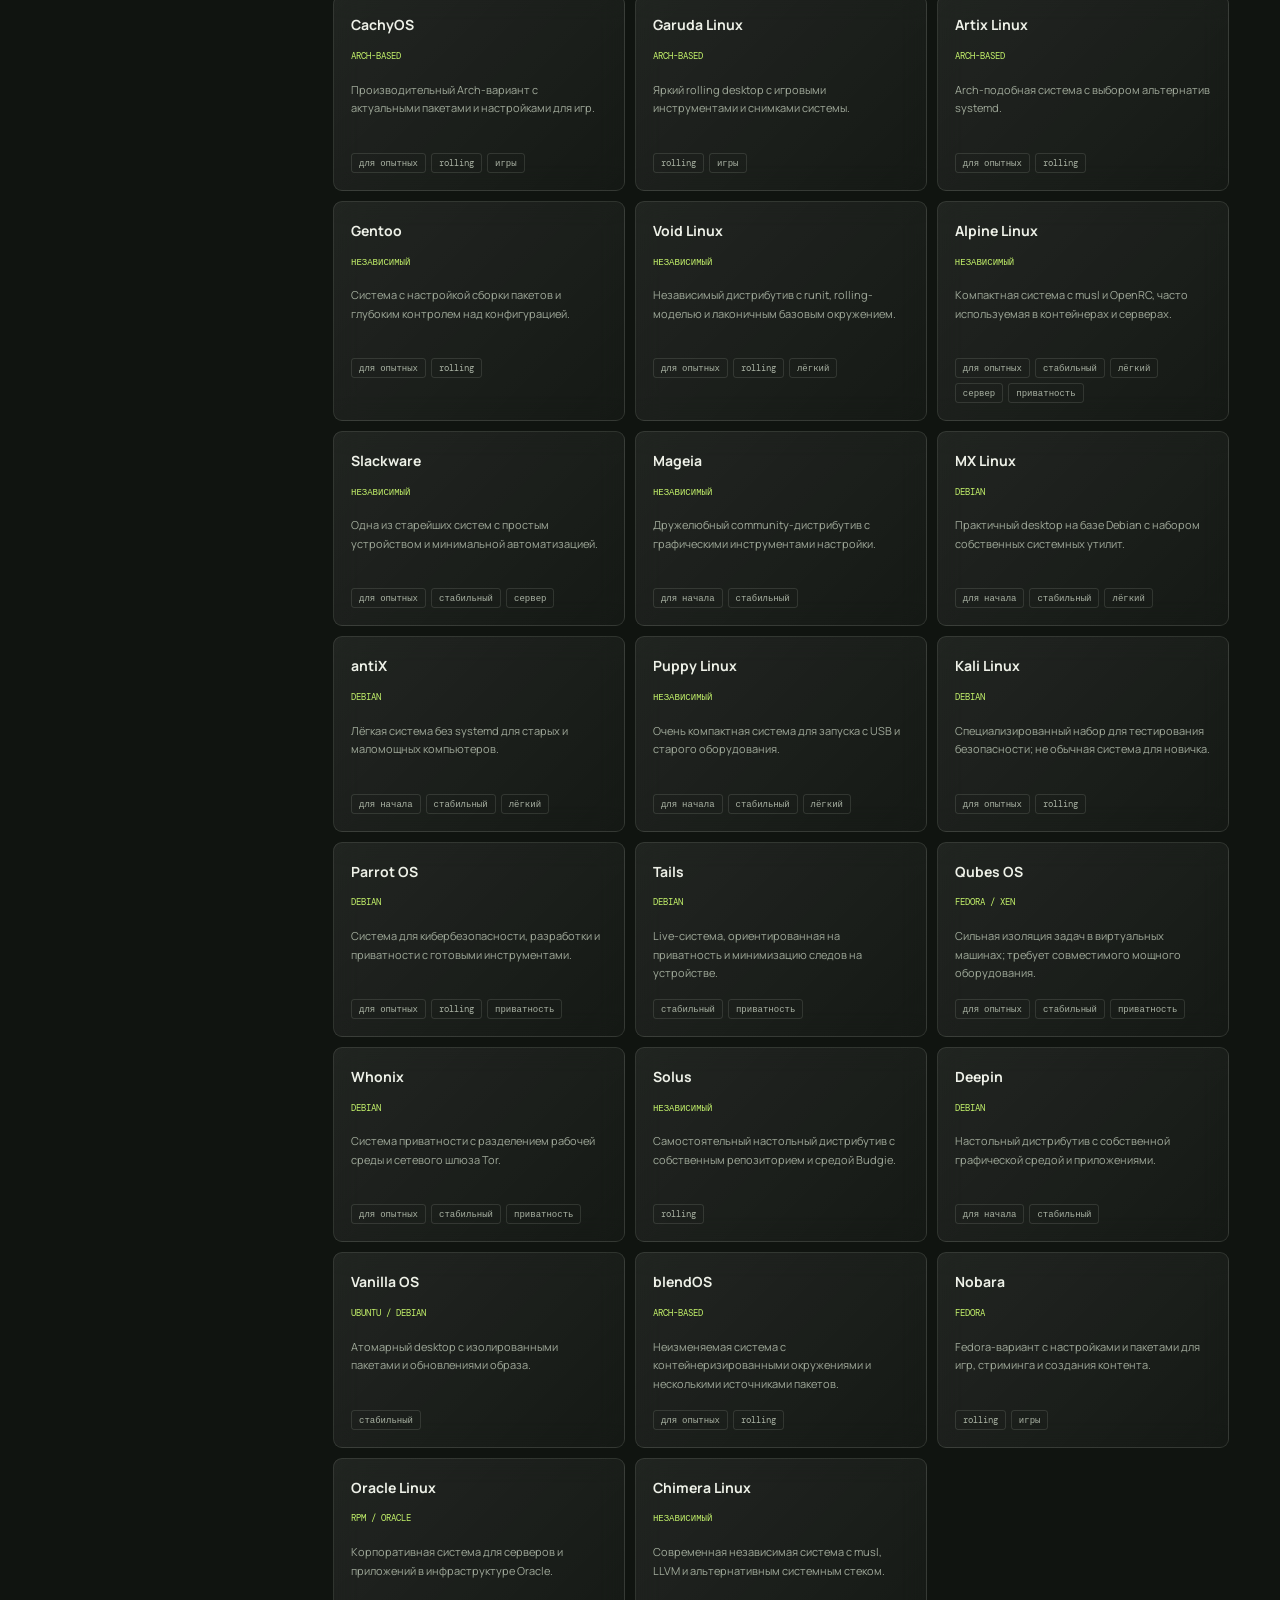
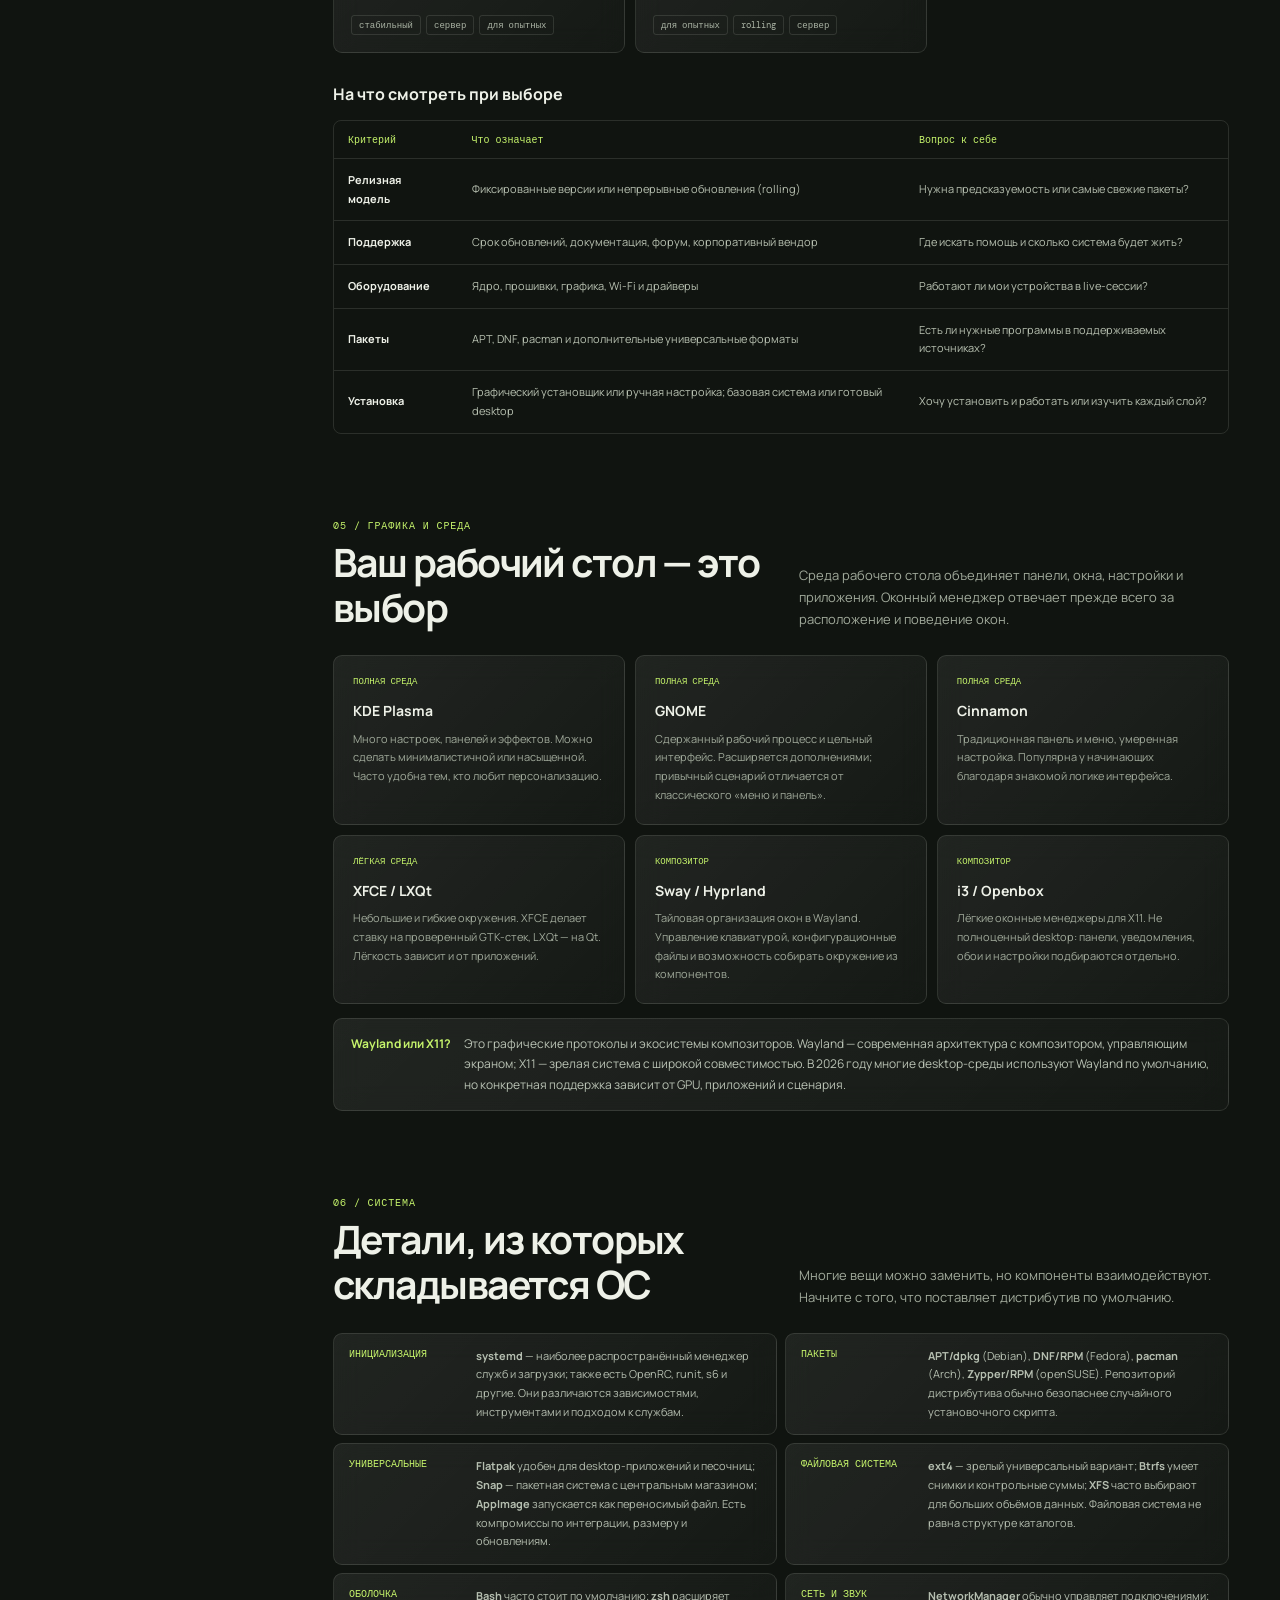
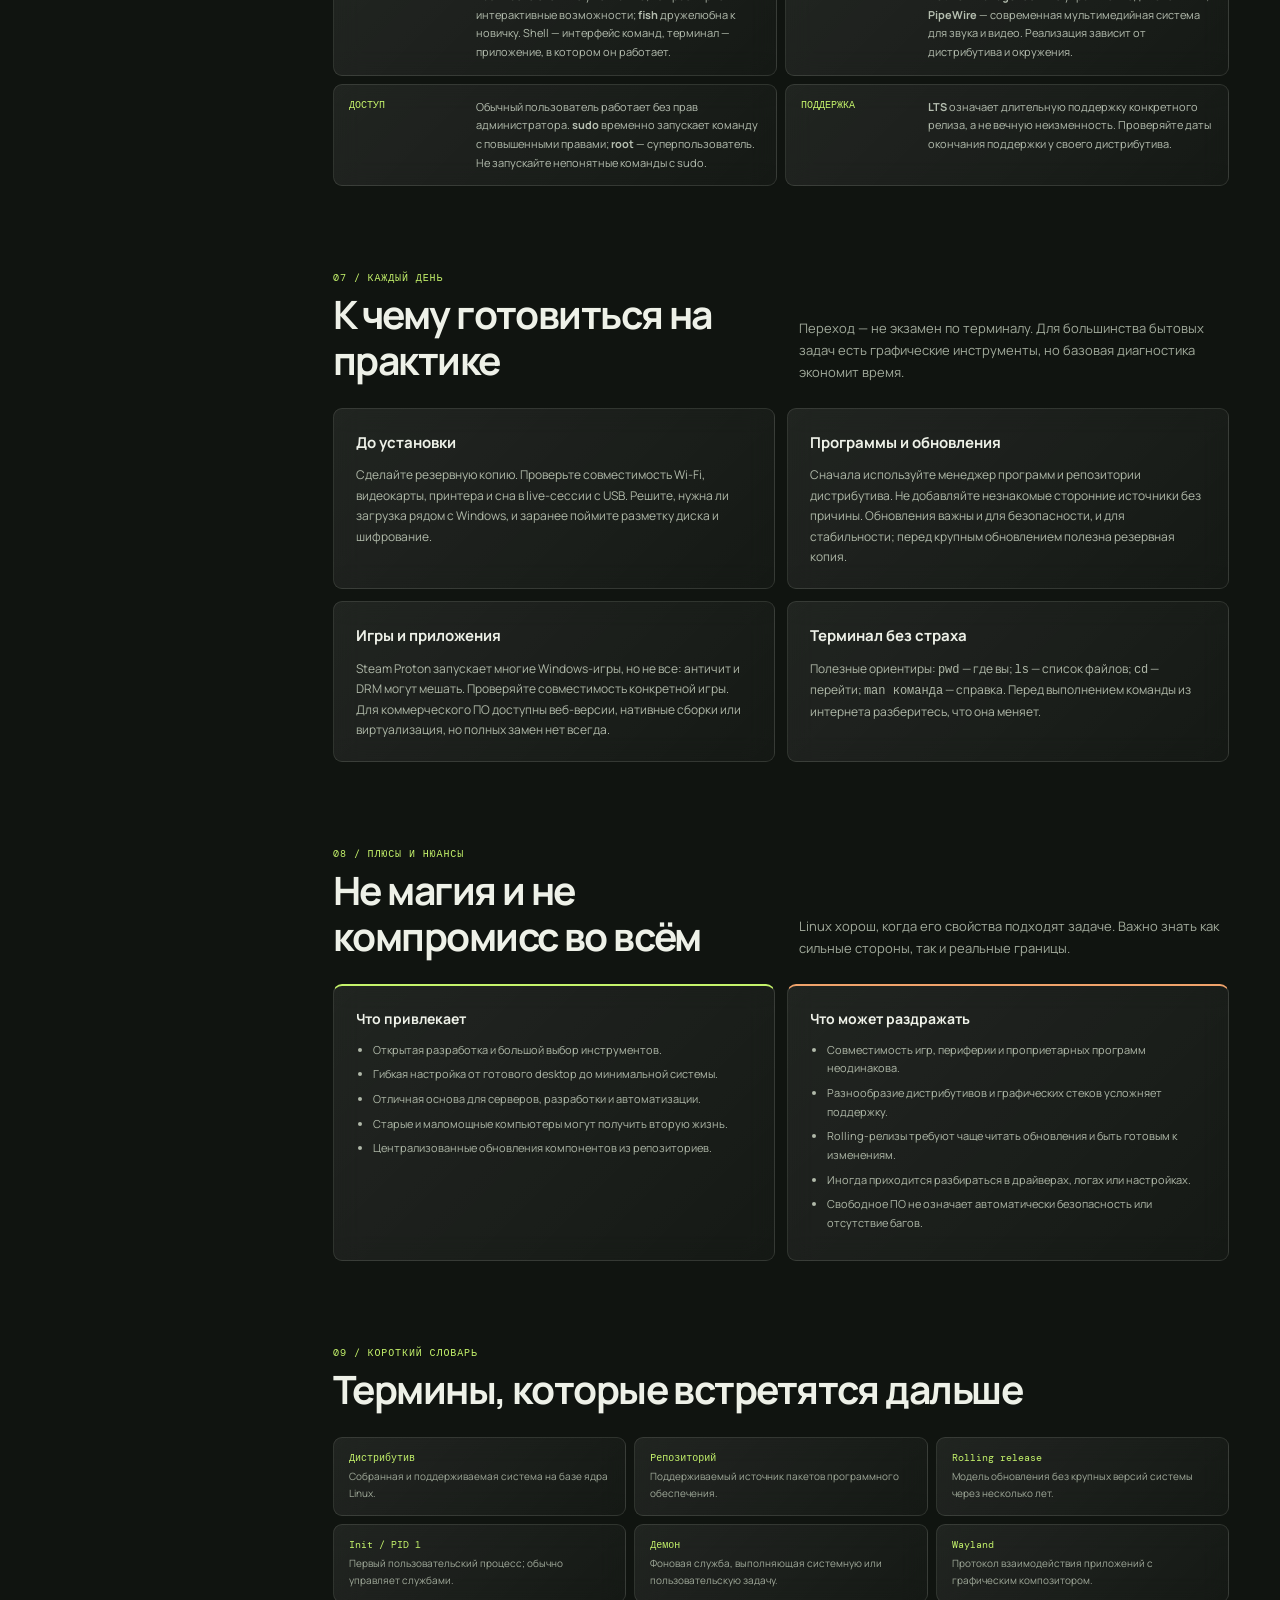
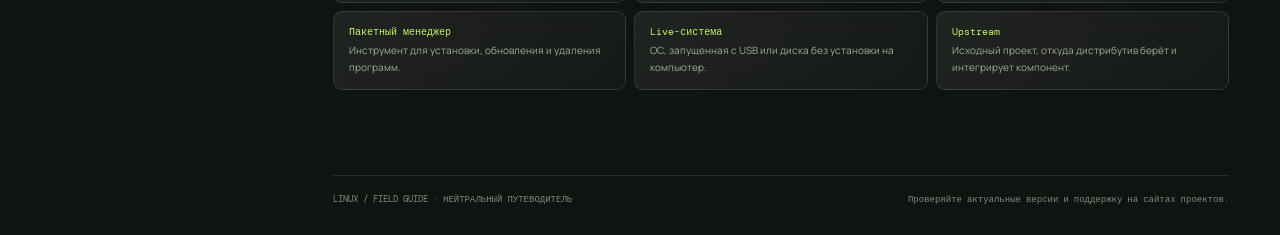
==== commit f0217adc: "Update print statement from 'Hello' to 'Goodbye'" ====
--- a/index.html
+++ b/index.html
@@ -4,36 +4,223 @@
 	<meta charset="utf-8">
 	<meta name="viewport" content="width=device-width, initial-scale=1">
 	<meta name="theme-color" content="#101410">
-	<meta name="description" content="Путеводитель по Linux: от устройства ядра и философии свободного ПО до выбора дистрибутива[...]">
+	<meta name="description" content="Путеводитель по Linux: от устройства ядра и философии свободного ПО до выбора дистрибутива, рабочего стола и системы инициализации.">
 	<title>Linux изнутри — путеводитель по системе</title>
 	<link rel="preconnect" href="https://fonts.googleapis.com">
 	<link rel="preconnect" href="https://fonts.gstatic.com" crossorigin>
 	<link href="https://fonts.googleapis.com/css2?family=DM+Mono:wght@400;500&family=Manrope:wght@400;500;600;700;800&display=swap" rel="stylesheet">
-	<link rel="stylesheet" href="assets/styles.css">
+	<style>
+		:root {
+			color-scheme: dark;
+			--bg: #101410;
+			--panel: rgba(255, 255, 255, .055);
+			--panel-strong: rgba(255, 255, 255, .085);
+			--line: rgba(234, 242, 224, .12);
+			--text: #eef1e8;
+			--muted: #a1aa9b;
+			--lime: #c5f36b;
+			--lime-dim: #26351a;
+			--orange: #f0a36b;
+			--mono: "DM Mono", monospace;
+			--sans: "Manrope", "Segoe UI", sans-serif;
+		}
+		* { box-sizing: border-box; }
+		html { scroll-behavior: smooth; scroll-padding-top: 92px; }
+		body { margin: 0; background: var(--bg); color: var(--text); font: 15px/1.7 var(--sans); }
+		body::before { position: fixed; inset: 0; z-index: -1; content: ""; pointer-events: none; background: radial-gradient(ellipse at 78% 6%, rgba(139, 171, 76, .12), transparent 34%), radial-gradient(ellipse at 7% 37%, rgba(90, 122, 84, .08), transparent 28%); }
+		a { color: inherit; text-decoration: none; }
+		button, input, select { font: inherit; }
+		button { color: inherit; }
+		.topbar { position: sticky; top: 0; z-index: 20; height: 68px; display: flex; align-items: center; justify-content: space-between; gap: 20px; padding: 0 5vw; border-bottom: 1px solid var(--line); background: rgba(16, 20, 16, .78); backdrop-filter: blur(20px); }
+		.brand { display: inline-flex; align-items: center; gap: 11px; font-size: 14px; font-weight: 800; letter-spacing: .02em; white-space: nowrap; }
+		.brand-mark { display: grid; width: 31px; height: 31px; place-items: center; border-radius: 9px; background: var(--lime); color: #17200d; font: 500 13px var(--mono); }
+		.top-links { display: flex; align-items: center; gap: 26px; color: #b8c0b2; font-size: 12px; }
+		.top-links a:hover, .side-nav a:hover { color: var(--lime); }
+		.top-meta { color: var(--muted); font: 10px var(--mono); white-space: nowrap; }
+		.layout { width: min(1320px, 92vw); margin: 0 auto; display: grid; grid-template-columns: 205px minmax(0, 1fr); gap: clamp(34px, 6vw, 86px); }
+		.side-nav { position: sticky; top: 100px; align-self: start; max-height: calc(100vh - 122px); overflow: auto; padding: 37px 0; scrollbar-width: thin; }
+		.side-title { margin: 0 0 14px; color: #758071; font: 10px var(--mono); letter-spacing: .1em; text-transform: uppercase; }
+		.side-nav a { display: block; padding: 6px 0 6px 12px; border-left: 1px solid transparent; color: #a5aea0; font-size: 12px; transition: color .2s, border-color .2s; }
+		.side-nav a.active { border-color: var(--lime); color: var(--lime); }
+		main { min-width: 0; }
+		.hero { position: relative; min-height: 530px; display: flex; align-items: end; overflow: hidden; margin: 29px 0 75px; border: 1px solid rgba(234, 242, 224, .17); border-radius: 14px; background: #252b22 url("https://images.unsplash.com/photo-1518770660439-4636190af475?auto=format&fit=crop&w=1800&q=85") center 44% / cover; }
+		.hero::before { position: absolute; inset: 0; content: ""; background: linear-gradient(90deg, rgba(12, 16, 12, .93) 0%, rgba(12, 16, 12, .76) 49%, rgba(12, 16, 12, .13) 100%), linear-gradient(0deg, rgba(12, 16, 12, .8), transparent 58%); }
+		.hero-copy { position: relative; max-width: 740px; padding: clamp(30px, 6vw, 73px); }
+		.eyebrow { display: flex; align-items: center; gap: 10px; color: var(--lime); font: 10px var(--mono); letter-spacing: .11em; text-transform: uppercase; }
+		.eyebrow::before { width: 20px; height: 1px; content: ""; background: currentColor; }
+		h1, h2, h3, p { margin-top: 0; }
+		h1 { max-width: 650px; margin: 22px 0 18px; font-size: clamp(42px, 7.4vw, 82px); line-height: .99; letter-spacing: -.055em; }
+		h1 span { color: var(--lime); }
+		.hero-copy > p { max-width: 550px; margin-bottom: 26px; color: #c2c9bd; font-size: 15px; }
+		.hero-actions { display: flex; align-items: center; flex-wrap: wrap; gap: 11px; }
+		.button { display: inline-flex; min-height: 43px; align-items: center; justify-content: center; gap: 9px; padding: 0 16px; border: 1px solid var(--line); border-radius: 6px; background: rgba(255, 255, 255, .07); color: var(--text); font-size: 12px; font-weight: 700; transition: transform .2s, background .2s; }
+		.button:hover { transform: translateY(-2px); background: rgba(255,255,255,.13); }
+		.button.primary { border-color: var(--lime); background: var(--lime); color: #15200c; }
+		.search-wrap { position: relative; width: min(340px, 100%); }
+		.search-wrap input { width: 100%; height: 43px; padding: 0 14px 0 38px; border: 1px solid var(--line); border-radius: 6px; outline: 0; background: rgba(9, 12, 9, .68); color: var(--text); font-size: 12px; }
+		.search-wrap input:focus { border-color: var(--lime); }
+		.search-icon { position: absolute; top: 9px; left: 13px; color: #879181; }
+		.search-results { position: absolute; top: 49px; right: 0; left: 0; z-index: 10; display: none; overflow: hidden; border: 1px solid var(--line); border-radius: 8px; background: #1a2018; box-shadow: 0 14px 38px #0008; }
+		.search-results.open { display: block; }
+		.search-results a, .search-results p { display: block; margin: 0; padding: 10px 13px; color: #dce2d6; font-size: 12px; }
+		.search-results a:hover { background: var(--panel-strong); color: var(--lime); }
+		section { margin: 0 0 85px; scroll-margin-top: 92px; }
+		.section-head { display: flex; align-items: end; justify-content: space-between; gap: 22px; margin-bottom: 25px; }
+		.section-index { display: block; margin-bottom: 8px; color: var(--lime); font: 10px var(--mono); letter-spacing: .09em; }
+		h2 { margin-bottom: 0; font-size: clamp(27px, 4vw, 39px); line-height: 1.16; letter-spacing: -.04em; }
+		.section-intro { max-width: 430px; margin: 0; color: var(--muted); font-size: 13px; }
+		.glass { border: 1px solid var(--line); border-radius: 9px; background: linear-gradient(135deg, rgba(255,255,255,.075), rgba(255,255,255,.025)); backdrop-filter: blur(14px); }
+		.layers { display: grid; grid-template-columns: repeat(5, minmax(0, 1fr)); gap: 8px; }
+		.layer { position: relative; min-height: 143px; padding: 17px 15px; }
+		.layer:not(:last-child)::after { position: absolute; top: 28px; right: -8px; z-index: 2; width: 15px; content: "→"; color: var(--lime); text-align: center; font: 12px var(--mono); }
+		.layer-num { color: #84907e; font: 10px var(--mono); }
+		.layer h3 { margin: 19px 0 5px; font-size: 13px; }
+		.layer p { margin: 0; color: var(--muted); font-size: 11px; line-height: 1.55; }
+		.note { display: flex; gap: 13px; margin-top: 14px; padding: 15px 17px; color: #bac3b5; font-size: 12px; }
+		.note strong { color: var(--lime); white-space: nowrap; }
+		.two-col { display: grid; grid-template-columns: 1fr 1fr; gap: 12px; }
+		.content-panel { padding: 21px 22px; }
+		.content-panel h3 { margin-bottom: 10px; font-size: 15px; }
+		.content-panel p { margin-bottom: 10px; color: #b0b9a9; font-size: 12px; }
+		.content-panel p:last-child { margin-bottom: 0; }
+		.timeline { display: grid; grid-template-columns: repeat(4, 1fr); gap: 10px; }
+		.timeline-item { min-height: 157px; padding: 19px; }
+		.timeline-item time { display: block; margin-bottom: 17px; color: var(--lime); font: 12px var(--mono); }
+		.timeline-item h3 { margin: 0 0 7px; font-size: 13px; }
+		.timeline-item p { margin: 0; color: var(--muted); font-size: 11px; }
+		.kernel-grid { display: grid; grid-template-columns: minmax(0, 1.3fr) minmax(220px, .7fr); gap: 12px; }
+		.kernel-diagram { padding: 23px; }
+		.kernel-core { margin-bottom: 14px; padding: 18px; border: 1px solid rgba(197,243,107,.32); border-radius: 6px; background: rgba(197,243,107,.075); text-align: center; }
+		.kernel-core strong { display: block; color: var(--lime); font-size: 16px; }
+		.kernel-core span { color: var(--muted); font: 10px var(--mono); }
+		.kernel-modules { display: grid; grid-template-columns: repeat(3, 1fr); gap: 8px; }
+		.kernel-modules div { padding: 12px 9px; border: 1px solid var(--line); border-radius: 5px; color: #c6cfc0; text-align: center; font-size: 10px; }
+		.kernel-aside { display: flex; flex-direction: column; justify-content: space-between; padding: 21px; }
+		.kernel-aside h3 { font-size: 14px; }
+		.kernel-aside p { color: var(--muted); font-size: 12px; }
+		.kernel-aside .big-stat { color: var(--lime); font: 32px var(--mono); }
+		.process { display: grid; grid-template-columns: repeat(4,1fr); gap: 8px; margin-top: 12px; }
+		.process div { padding: 12px; border-top: 1px solid var(--lime); color: #c2cbb9; font-size: 10px; }
+		.process b { display: block; margin-bottom: 4px; color: var(--text); font: 10px var(--mono); }
+		.chooser { padding: 22px; }
+		.chooser-row { display: grid; grid-template-columns: repeat(4, minmax(0, 1fr)) auto; align-items: end; gap: 12px; }
+		.field label { display: block; margin-bottom: 7px; color: #acb5a5; font: 10px var(--mono); }
+		.field select { width: 100%; min-height: 42px; padding: 0 11px; border: 1px solid var(--line); border-radius: 5px; outline: none; background: #1a2018; color: var(--text); font-size: 12px; }
+		.recommendation { display: none; margin-top: 16px; padding: 15px; border: 1px solid rgba(197,243,107,.28); border-radius: 6px; background: rgba(197,243,107,.06); color: #dbe4d3; font-size: 12px; }
+		.recommendation.visible { display: block; }
+		.recommendation strong { color: var(--lime); }
+		.recommendation ul { margin: 10px 0 0; padding-left: 18px; }
+		.recommendation li { margin: 5px 0; }
+		.catalog-count { margin: 0 0 10px; color: var(--muted); font: 10px var(--mono); }
+		.search-results a[aria-selected="true"] { background: var(--panel-strong); color: var(--lime); }
+		.filters { display: flex; flex-wrap: wrap; gap: 7px; margin: 0 0 16px; }
+		.filter-btn { padding: 7px 11px; border: 1px solid var(--line); border-radius: 4px; background: transparent; color: #aab3a4; cursor: pointer; font-size: 10px; }
+		.filter-btn[aria-pressed="true"] { border-color: var(--lime); background: var(--lime-dim); color: var(--lime); }
+		.distro-grid { display: grid; grid-template-columns: repeat(3, 1fr); gap: 10px; }
+		.distro { padding: 17px; transition: border-color .2s, transform .2s; }
+		.distro:hover { transform: translateY(-2px); border-color: rgba(197,243,107,.45); }
+		.distro[hidden] { display: none; }
+		.distro-top { display: flex; align-items: start; justify-content: space-between; gap: 8px; }
+		.distro h3 { margin: 0 0 4px; font-size: 14px; }
+		.distro-family { color: var(--lime); font: 9px var(--mono); }
+		.distro p { min-height: 58px; margin: 14px 0; color: var(--muted); font-size: 11px; }
+		.distro-meta { display: flex; flex-wrap: wrap; gap: 5px; }
+		.tag { padding: 3px 7px; border: 1px solid var(--line); border-radius: 3px; color: #aab3a4; font: 9px var(--mono); }
+		.comparison { overflow-x: auto; border: 1px solid var(--line); border-radius: 8px; }
+		table { width: 100%; border-collapse: collapse; min-width: 650px; font-size: 11px; }
+		th, td { padding: 12px 14px; border-bottom: 1px solid var(--line); text-align: left; }
+		th { color: var(--lime); font: 10px var(--mono); }
+		td { color: #b8c1b1; }
+		tr:last-child td { border-bottom: 0; }
+		td:first-child { color: var(--text); font-weight: 700; }
+		.choices { display: grid; grid-template-columns: repeat(3, 1fr); gap: 10px; }
+		.choice { padding: 19px; }
+		.choice .kind { display: block; margin-bottom: 12px; color: var(--lime); font: 9px var(--mono); text-transform: uppercase; }
+		.choice h3 { margin: 0 0 7px; font-size: 14px; }
+		.choice p { margin: 0; color: var(--muted); font-size: 11px; }
+		.subhead { margin: 28px 0 12px; font-size: 16px; }
+		.stack-list { display: grid; grid-template-columns: repeat(2, 1fr); gap: 8px; }
+		.stack-row { display: grid; grid-template-columns: 115px 1fr; gap: 12px; padding: 13px 15px; }
+		.stack-row strong { color: var(--lime); font: 10px var(--mono); }
+		.stack-row span { color: #b5beb0; font-size: 11px; }
+		.tradeoffs { display: grid; grid-template-columns: 1fr 1fr; gap: 12px; }
+		.tradeoffs .content-panel:first-child { border-top: 2px solid var(--lime); }
+		.tradeoffs .content-panel:last-child { border-top: 2px solid var(--orange); }
+		.tradeoffs h3 { font-size: 14px; }
+		.tradeoffs ul { margin: 0; padding-left: 17px; color: #b0b9a9; font-size: 11px; }
+		.tradeoffs li { margin: 6px 0; }
+		.glossary { display: grid; grid-template-columns: repeat(3, 1fr); gap: 8px; }
+		.term { padding: 13px 15px; }
+		.term dt { margin-bottom: 4px; color: var(--lime); font: 10px var(--mono); }
+		.term dd { margin: 0; color: var(--muted); font-size: 10px; }
+		.footer { display: flex; justify-content: space-between; gap: 20px; margin: 55px 0 30px; padding-top: 17px; border-top: 1px solid var(--line); color: #7f897b; font: 9px var(--mono); }
+		@media (max-width: 950px) {
+			.top-links { display: none; }
+			.layout { width: min(100% - 40px, 780px); display: block; }
+			.side-nav { position: sticky; top: 68px; z-index: 10; display: flex; gap: 4px; max-height: none; overflow-x: auto; margin: 0 -20px; padding: 9px 20px; border-bottom: 1px solid var(--line); background: rgba(16,20,16,.9); backdrop-filter: blur(15px); }
+			.side-title { display: none; }
+			.side-nav a { flex: 0 0 auto; padding: 7px 10px; border: 1px solid transparent; border-radius: 4px; font-size: 10px; }
+			.side-nav a.active { border-color: rgba(197,243,107,.25); }
+			.hero { min-height: 470px; margin-top: 18px; }
+			.timeline { grid-template-columns: repeat(2,1fr); }
+			.distro-grid { grid-template-columns: repeat(2,1fr); }
+			.chooser-row { grid-template-columns: repeat(2, minmax(0, 1fr)); }
+		}
+		@media (max-width: 620px) {
+			body { font-size: 14px; }
+			.topbar { height: 58px; padding: 0 18px; }
+			.top-meta { display: none; }
+			.layout { width: calc(100% - 36px); }
+			.side-nav { top: 58px; margin-right: -18px; margin-left: -18px; padding-right: 18px; padding-left: 18px; }
+			.hero { min-height: 490px; margin-bottom: 57px; background-position: 58% center; }
+			.hero::before { background: linear-gradient(90deg, rgba(12,16,12,.86), rgba(12,16,12,.34)), linear-gradient(0deg, rgba(12,16,12,.88), transparent 90%); }
+			.hero-copy { padding: 27px 22px; }
+			h1 { font-size: 50px; }
+			.hero-copy > p { font-size: 13px; }
+			section { margin-bottom: 62px; }
+			.section-head { display: block; }
+			.section-intro { margin-top: 10px; }
+			.layers { grid-template-columns: 1fr; }
+			.layer { min-height: auto; padding: 13px 15px; }
+			.layer h3 { margin: 7px 0 3px; }
+			.layer:not(:last-child)::after { top: auto; right: 12px; bottom: -13px; transform: rotate(90deg); }
+			.two-col, .kernel-grid, .tradeoffs { grid-template-columns: 1fr; }
+			.timeline { grid-template-columns: 1fr 1fr; }
+			.timeline-item { min-height: 175px; padding: 14px; }
+			.chooser-row { grid-template-columns: 1fr; }
+			.distro-grid, .choices { grid-template-columns: 1fr; }
+			.distro p { min-height: 0; }
+			.stack-list, .glossary { grid-template-columns: 1fr; }
+			.stack-row { grid-template-columns: 95px 1fr; }
+			.process { grid-template-columns: 1fr 1fr; }
+			.footer { display: block; line-height: 2; }
+		}
+		@media (prefers-reduced-motion: reduce) { *, *::before, *::after { scroll-behavior: auto !important; transition-duration: .01ms !important; } }
+	</style>
 </head>
 <body>
 	<header class="topbar">
 		<a class="brand" href="#top" aria-label="Linux изнутри, к началу страницы"><span class="brand-mark">$</span> LINUX / FIELD GUIDE</a>
-		<nav class="top-links" aria-label="Основная навигация"><a href="#kernel">Ядро</a><a href="#distros">Дистрибутивы</a><a href="#desktop">Среда</a><a href="#s[...]</nav>
+		<nav class="top-links" aria-label="Основная навигация"><a href="#kernel">Ядро</a><a href="#distros">Дистрибутивы</a><a href="#desktop">Среда</a><a href="#system">Система</a></nav>
 		<span class="top-meta">ОТ ЯДРА ДО РАБОЧЕГО СТОЛА · 2026</span>
 	</header>
 	<div class="layout" id="top">
 		<aside class="side-nav" aria-label="Содержание">
 			<p class="side-title">Содержание</p>
-			<a href="#map">01 · Карта системы</a><a href="#story">02 · История и идеи</a><a href="#kernel">03 · Ядро</a><a href="#distros">04 · Дистрибутивы</a>[...]
+			<a href="#map">01 · Карта системы</a><a href="#story">02 · История и идеи</a><a href="#kernel">03 · Ядро</a><a href="#distros">04 · Дистрибутивы</a><a href="#desktop">05 · Графика и среда</a><a href="#system">06 · Система</a><a href="#daily">07 · Каждый день</a><a href="#tradeoffs">08 · Плюсы и нюансы</a><a href="#glossary">09 · Словарь</a>
 		</aside>
 		<main>
 			<section class="hero" aria-labelledby="hero-title">
 				<div class="hero-copy">
 					<span class="eyebrow">Путеводитель по операционной системе</span>
 					<h1 id="hero-title">Linux.<br><span>Без мифов.</span></h1>
-					<p>Что находится под капотом, почему существует столько разных Linux и как собрать систему, которая подходи[...]
-					<div class="hero-actions"><a class="button primary" href="#map">Начать исследование <span aria-hidden="true">↘</span></a><div class="search-wrap"><span class="search-icon[...]</div>
+					<p>Что находится под капотом, почему существует столько разных Linux и как собрать систему, которая подходит именно вам. От ядра до курсора.</p>
+					<div class="hero-actions"><a class="button primary" href="#map">Начать исследование <span aria-hidden="true">↘</span></a><div class="search-wrap"><span class="search-icon" aria-hidden="true">⌕</span><input id="search" type="search" placeholder="Найти: Wayland, systemd…" autocomplete="off" aria-label="Поиск по справочнику"><div class="search-results" id="search-results" role="listbox"></div></div></div>
 				</div>
 			</section>
 
 			<section id="map">
-				<div class="section-head"><div><span class="section-index">01 / КАРТА СИСТЕМЫ</span><h2>Linux — это не один слой</h2></div><p class="section-intro">Под прив�[...]
+				<div class="section-head"><div><span class="section-index">01 / КАРТА СИСТЕМЫ</span><h2>Linux — это не один слой</h2></div><p class="section-intro">Под привычным рабочим столом работает набор отдельных компонентов. Их можно менять независимо друг от друга.</p></div>
 				<div class="layers">
 					<article class="layer glass"><span class="layer-num">05</span><h3>Приложения</h3><p>Браузер, редактор, игры, инструменты.</p></article>
 					<article class="layer glass"><span class="layer-num">04</span><h3>Среда / WM</h3><p>Окна, панели, настройки и запуск программ.</p></article>
@@ -41,104 +228,104 @@
 					<article class="layer glass"><span class="layer-num">02</span><h3>GNU и утилиты</h3><p>Командная оболочка, библиотеки, базовые команды.</p></article>
 					<article class="layer glass"><span class="layer-num">01</span><h3>Ядро Linux</h3><p>Процессы, память, устройства и безопасность.</p></article>
 				</div>
-				<div class="note glass"><strong>Важное различие</strong><span>В строгом смысле Linux — ядро. Обычная настольная ОС включает ядр[...]
+				<div class="note glass"><strong>Важное различие</strong><span>В строгом смысле Linux — ядро. Обычная настольная ОС включает ядро, системные инструменты, службы, графическую среду и приложения. Поэтому встречается название GNU/Linux, хотя не каждый дистрибутив использует GNU во всех слоях.</span></div>
 			</section>
 
 			<section id="story">
-				<div class="section-head"><div><span class="section-index">02 / ИСТОРИЯ И ИДЕИ</span><h2>От хобби к инфраструктуре мира</h2></div><p class="section-intro[...]
+				<div class="section-head"><div><span class="section-index">02 / ИСТОРИЯ И ИДЕИ</span><h2>От хобби к инфраструктуре мира</h2></div><p class="section-intro">Linux вырос не из плана захватить всё, а из открытой разработки, совместимости и огромного сообщества.</p></div>
 				<div class="timeline">
-					<article class="timeline-item glass"><time>1983</time><h3>Проект GNU</h3><p>Ричард Столлман начинает создавать свободную Unix-подобную �[...]
-					<article class="timeline-item glass"><time>1991</time><h3>Первое ядро</h3><p>Линус Торвальдс публикует ранний Linux. Ядро объединяется [...]
-					<article class="timeline-item glass"><time>1990-е</time><h3>Дистрибутивы</h3><p>Появляются Slackware, Debian, Red Hat и другие способы собрать с�[...]
-					<article class="timeline-item glass"><time>СЕГОДНЯ</time><h3>Повсюду</h3><p>Серверы, облака, суперкомпьютеры, роутеры, Android и милли�[...]
+					<article class="timeline-item glass"><time>1983</time><h3>Проект GNU</h3><p>Ричард Столлман начинает создавать свободную Unix-подобную систему и её инструменты.</p></article>
+					<article class="timeline-item glass"><time>1991</time><h3>Первое ядро</h3><p>Линус Торвальдс публикует ранний Linux. Ядро объединяется с инструментами GNU и другими проектами.</p></article>
+					<article class="timeline-item glass"><time>1990-е</time><h3>Дистрибутивы</h3><p>Появляются Slackware, Debian, Red Hat и другие способы собрать систему в единый продукт.</p></article>
+					<article class="timeline-item glass"><time>СЕГОДНЯ</time><h3>Повсюду</h3><p>Серверы, облака, суперкомпьютеры, роутеры, Android и миллионы устройств.</p></article>
 				</div>
 				<div class="two-col" style="margin-top:12px">
-					<article class="content-panel glass"><h3>Свободное ПО — про свободу</h3><p>Свобода запускать программу, изучать её исходный �[...]
-					<article class="content-panel glass"><h3>Как устроена разработка</h3><p>Ядро разрабатывается публично: патчи проходят обсуж�[...]
+					<article class="content-panel glass"><h3>Свободное ПО — про свободу</h3><p>Свобода запускать программу, изучать её исходный код, изменять и распространять копии. Это не обязательно означает «бесплатно».</p><p>GPL и другие лицензии задают правила использования кода. Открытый исходный код помогает проверять, адаптировать и совместно развивать систему.</p></article>
+					<article class="content-panel glass"><h3>Как устроена разработка</h3><p>Ядро разрабатывается публично: патчи проходят обсуждение и проверку сопровождающими подсистем. Релизами руководит Линус Торвальдс вместе с мейнтейнерами.</p><p>Дистрибутивы тестируют и интегрируют компоненты по своим правилам. Открытость не отменяет компромиссов, багов и сложной координации.</p></article>
 				</div>
 			</section>
 
 			<section id="kernel">
-				<div class="section-head"><div><span class="section-index">03 / ЯДРО</span><h2>Привилегии, память, устройства</h2></div><p class="section-intro">Ядро пос�[...]
+				<div class="section-head"><div><span class="section-index">03 / ЯДРО</span><h2>Привилегии, память, устройства</h2></div><p class="section-intro">Ядро посредничает между приложениями и аппаратурой. Оно не «рисует» рабочий стол и не устанавливает программы.</p></div>
 				<div class="kernel-grid">
-					<div class="kernel-diagram glass"><div class="kernel-core"><strong>ЯДРО LINUX</strong><span>пространство ядра · привилегированный режим</span></div[...]
-					<aside class="kernel-aside glass"><div><span class="section-index">МОДЕЛЬ</span><h3>Монолитное, но модульное</h3><p>Большинство основных под�[...]
-				</div>
-					<div class="two-col" style="margin-top:12px">
-						<article class="content-panel glass"><h3>Загрузка по шагам</h3><p><b>UEFI</b> запускает загрузчик. Тот загружает ядро и initramfs; ядро [...]
-						<article class="content-panel glass"><h3>Драйверы и железо</h3><p>Много драйверов входит прямо в ядро. Внешние модули возможн[...]
-					</div>
+					<div class="kernel-diagram glass"><div class="kernel-core"><strong>ЯДРО LINUX</strong><span>пространство ядра · привилегированный режим</span></div><div class="kernel-modules"><div>Планировщик<br>процессов</div><div>Виртуальная<br>память</div><div>Драйверы<br>устройств</div><div>Файловые<br>системы</div><div>Сеть<br>TCP/IP</div><div>Безопасность<br>и контроль</div></div><div class="process"><div><b>01 · СИСТЕМНЫЙ ВЫЗОВ</b>Приложение просит ядро выполнить операцию.</div><div><b>02 · ПРОВЕРКА</b>Ядро проверяет права и доступные ресурсы.</div><div><b>03 · РАБОТА</b>Планирует задачу, обращается к памяти или устройству.</div><div><b>04 · ОТВЕТ</b>Возвращает результат в пространство пользователя.</div></div></div>
+					<aside class="kernel-aside glass"><div><span class="section-index">МОДЕЛЬ</span><h3>Монолитное, но модульное</h3><p>Большинство основных подсистем ядра работают в одном привилегированном адресном пространстве. Модули позволяют загружать поддержку устройств и функций по мере необходимости.</p></div><div><span class="big-stat">0 → 1</span><p>Один интерфейс системных вызовов связывает программы с ядром; конкретная реализация скрыта за библиотеками и API.</p></div></aside>
+				</div>
+				<div class="two-col" style="margin-top:12px">
+					<article class="content-panel glass"><h3>Загрузка по шагам</h3><p><b>UEFI</b> запускает загрузчик. Тот загружает ядро и initramfs; ядро обнаруживает устройства, подключает корневую файловую систему и запускает процесс PID 1. Затем службы поднимают сеть, вход и графику.</p></article>
+					<article class="content-panel glass"><h3>Драйверы и железо</h3><p>Много драйверов входит прямо в ядро. Внешние модули возможны, но могут требовать пересборки или подписи при Secure Boot. Поддержка конкретной видеокарты, Wi-Fi и периферии зависит от модели и версии.</p></article>
+				</div>
 			</section>
 
 			<section id="distros">
-				<div class="section-head"><div><span class="section-index">04 / ДИСТРИБУТИВЫ</span><h2>Сначала выберите подход</h2></div><p class="section-intro">Дистри[...]
+				<div class="section-head"><div><span class="section-index">04 / ДИСТРИБУТИВЫ</span><h2>Сначала выберите подход</h2></div><p class="section-intro">Дистрибутив — это ядро плюс репозитории, пакетный менеджер, настройки, релизная модель и поддержка.</p></div>
 				<div class="chooser glass">
 					<div class="section-index">БЫСТРЫЙ ПОДБОР</div>
 					<div class="chooser-row">
-						<div class="field"><label for="experience">Опыт</label><select id="experience"><option value="new">Начинаю с Linux</option><option value="some">Уже пользовался</op[...]
-						<div class="field"><label for="priority">Приоритет</label><select id="priority"><option value="easy">Чтобы просто работало</option><option value="fresh">Свеж[...]
-						<div class="field"><label for="hardware">Компьютер</label><select id="hardware"><option value="modern">Современный</option><option value="old">Старый или сла[...]
-						<div class="field"><label for="purpose">Задача</label><select id="purpose"><option value="daily">Обычный компьютер</option><option value="gaming">Игры</option><opt[...]
+						<div class="field"><label for="experience">Опыт</label><select id="experience"><option value="new">Начинаю с Linux</option><option value="some">Уже пользовался</option><option value="advanced">Хочу разбираться глубже</option></select></div>
+						<div class="field"><label for="priority">Приоритет</label><select id="priority"><option value="easy">Чтобы просто работало</option><option value="fresh">Свежие версии программ</option><option value="stable">Предсказуемость и серверы</option><option value="control">Контроль над системой</option></select></div>
+						<div class="field"><label for="hardware">Компьютер</label><select id="hardware"><option value="modern">Современный</option><option value="old">Старый или слабый</option><option value="gaming">Игры / новое железо</option></select></div>
+						<div class="field"><label for="purpose">Задача</label><select id="purpose"><option value="daily">Обычный компьютер</option><option value="gaming">Игры</option><option value="server">Сервер</option><option value="developer">Разработка</option><option value="privacy">Приватность</option></select></div>
 						<button class="button primary" id="recommend">Подобрать</button>
 					</div>
 					<div class="recommendation" id="recommendation" aria-live="polite"></div>
 				</div>
 				<h3 class="subhead">Популярные семейства</h3>
-				<div class="filters" role="group" aria-label="Фильтр дистрибутивов"><button class="filter-btn" data-filter="all" aria-pressed="true">Все</button><button class="filter-bt[...]
+				<div class="filters" role="group" aria-label="Фильтр дистрибутивов"><button class="filter-btn" data-filter="all" aria-pressed="true">Все</button><button class="filter-btn" data-filter="beginner" aria-pressed="false">Для начала</button><button class="filter-btn" data-filter="rolling" aria-pressed="false">Свежие пакеты</button><button class="filter-btn" data-filter="stable" aria-pressed="false">Стабильные</button><button class="filter-btn" data-filter="light" aria-pressed="false">Лёгкие</button></div>
 				<p class="catalog-count" id="catalog-count" aria-live="polite"></p>
 				<div class="distro-grid" id="distro-grid"></div>
 				<h3 class="subhead">На что смотреть при выборе</h3>
 				<div class="comparison"><table><thead><tr><th>Критерий</th><th>Что означает</th><th>Вопрос к себе</th></tr></thead><tbody>
-					<tr><td>Релизная модель</td><td>Фиксированные версии или непрерывные обновления (rolling)</td><td>Нужна предсказуемо[...]
-					<tr><td>Поддержка</td><td>Срок обновлений, документация, форум, корпоративный вендор</td><td>Где искать помощь и с[...]
-					<tr><td>Оборудование</td><td>Ядро, прошивки, графика, Wi-Fi и драйверы</td><td>Работают ли мои устройства в live-сессии?[...]
-					<tr><td>Пакеты</td><td>APT, DNF, pacman и дополнительные универсальные форматы</td><td>Есть ли нужные программы в поддер�[...]
-					<tr><td>Установка</td><td>Графический установщик или ручная настройка; базовая система или готовый desktop</td><td>Х�[...]
+					<tr><td>Релизная модель</td><td>Фиксированные версии или непрерывные обновления (rolling)</td><td>Нужна предсказуемость или самые свежие пакеты?</td></tr>
+					<tr><td>Поддержка</td><td>Срок обновлений, документация, форум, корпоративный вендор</td><td>Где искать помощь и сколько система будет жить?</td></tr>
+					<tr><td>Оборудование</td><td>Ядро, прошивки, графика, Wi-Fi и драйверы</td><td>Работают ли мои устройства в live-сессии?</td></tr>
+					<tr><td>Пакеты</td><td>APT, DNF, pacman и дополнительные универсальные форматы</td><td>Есть ли нужные программы в поддерживаемых источниках?</td></tr>
+					<tr><td>Установка</td><td>Графический установщик или ручная настройка; базовая система или готовый desktop</td><td>Хочу установить и работать или изучить каждый слой?</td></tr>
 				</tbody></table></div>
 			</section>
 
 			<section id="desktop">
-				<div class="section-head"><div><span class="section-index">05 / ГРАФИКА И СРЕДА</span><h2>Ваш рабочий стол — это выбор</h2></div><p class="section-intro">[...]
+				<div class="section-head"><div><span class="section-index">05 / ГРАФИКА И СРЕДА</span><h2>Ваш рабочий стол — это выбор</h2></div><p class="section-intro">Среда рабочего стола объединяет панели, окна, настройки и приложения. Оконный менеджер отвечает прежде всего за расположение и поведение окон.</p></div>
 				<div class="choices">
-					<article class="choice glass"><span class="kind">Полная среда</span><h3>KDE Plasma</h3><p>Много настроек, панелей и эффектов. Можно сделат�[...]
-					<article class="choice glass"><span class="kind">Полная среда</span><h3>GNOME</h3><p>Сдержанный рабочий процесс и цельный интерфейс. Ра�[...]
-					<article class="choice glass"><span class="kind">Полная среда</span><h3>Cinnamon</h3><p>Традиционная панель и меню, умеренная настройка. �[...]
-					<article class="choice glass"><span class="kind">Лёгкая среда</span><h3>XFCE / LXQt</h3><p>Небольшие и гибкие окружения. XFCE делает ставку н[...]
-					<article class="choice glass"><span class="kind">Композитор</span><h3>Sway / Hyprland</h3><p>Тайловая организация окон в Wayland. Управление кл�[...]
-					<article class="choice glass"><span class="kind">Композитор</span><h3>i3 / Openbox</h3><p>Лёгкие оконные менеджеры для X11. Не полноценный des[...]
-				</div>
-				<div class="note glass"><strong>Wayland или X11?</strong><span>Это графические протоколы и экосистемы композиторов. Wayland — совреме[...]
+					<article class="choice glass"><span class="kind">Полная среда</span><h3>KDE Plasma</h3><p>Много настроек, панелей и эффектов. Можно сделать минималистичной или насыщенной. Часто удобна тем, кто любит персонализацию.</p></article>
+					<article class="choice glass"><span class="kind">Полная среда</span><h3>GNOME</h3><p>Сдержанный рабочий процесс и цельный интерфейс. Расширяется дополнениями; привычный сценарий отличается от классического «меню и панель».</p></article>
+					<article class="choice glass"><span class="kind">Полная среда</span><h3>Cinnamon</h3><p>Традиционная панель и меню, умеренная настройка. Популярна у начинающих благодаря знакомой логике интерфейса.</p></article>
+					<article class="choice glass"><span class="kind">Лёгкая среда</span><h3>XFCE / LXQt</h3><p>Небольшие и гибкие окружения. XFCE делает ставку на проверенный GTK-стек, LXQt — на Qt. Лёгкость зависит и от приложений.</p></article>
+					<article class="choice glass"><span class="kind">Композитор</span><h3>Sway / Hyprland</h3><p>Тайловая организация окон в Wayland. Управление клавиатурой, конфигурационные файлы и возможность собирать окружение из компонентов.</p></article>
+					<article class="choice glass"><span class="kind">Композитор</span><h3>i3 / Openbox</h3><p>Лёгкие оконные менеджеры для X11. Не полноценный desktop: панели, уведомления, обои и настройки подбираются отдельно.</p></article>
+				</div>
+				<div class="note glass"><strong>Wayland или X11?</strong><span>Это графические протоколы и экосистемы композиторов. Wayland — современная архитектура с композитором, управляющим экраном; X11 — зрелая система с широкой совместимостью. В 2026 году многие desktop-среды используют Wayland по умолчанию, но конкретная поддержка зависит от GPU, приложений и сценария.</span></div>
 			</section>
 
 			<section id="system">
-				<div class="section-head"><div><span class="section-index">06 / СИСТЕМА</span><h2>Детали, из которых складывается ОС</h2></div><p class="section-intro">М�[...]
+				<div class="section-head"><div><span class="section-index">06 / СИСТЕМА</span><h2>Детали, из которых складывается ОС</h2></div><p class="section-intro">Многие вещи можно заменить, но компоненты взаимодействуют. Начните с того, что поставляет дистрибутив по умолчанию.</p></div>
 				<div class="stack-list">
-					<div class="stack-row glass"><strong>ИНИЦИАЛИЗАЦИЯ</strong><span><b>systemd</b> — наиболее распространённый менеджер служб и загруз[...]
-					<div class="stack-row glass"><strong>ПАКЕТЫ</strong><span><b>APT/dpkg</b> (Debian), <b>DNF/RPM</b> (Fedora), <b>pacman</b> (Arch), <b>Zypper/RPM</b> (openSUSE). Репозиторий [...]
-					<div class="stack-row glass"><strong>УНИВЕРСАЛЬНЫЕ</strong><span><b>Flatpak</b> удобен для desktop-приложений и песочниц; <b>Snap</b> — пакет�[...]
-					<div class="stack-row glass"><strong>ФАЙЛОВАЯ СИСТЕМА</strong><span><b>ext4</b> — зрелый универсальный вариант; <b>Btrfs</b> умеет снимк�[...]
-					<div class="stack-row glass"><strong>ОБОЛОЧКА</strong><span><b>Bash</b> часто стоит по умолчанию; <b>zsh</b> расширяет интерактивные воз[...]
-					<div class="stack-row glass"><strong>СЕТЬ И ЗВУК</strong><span><b>NetworkManager</b> обычно управляет подключениями; <b>PipeWire</b> — современ[...]
-					<div class="stack-row glass"><strong>ДОСТУП</strong><span>Обычный пользователь работает без прав администратора. <b>sudo</b> време�[...]
-					<div class="stack-row glass"><strong>ПОДДЕРЖКА</strong><span><b>LTS</b> означает длительную поддержку конкретного релиза, а не веч�[...]
+					<div class="stack-row glass"><strong>ИНИЦИАЛИЗАЦИЯ</strong><span><b>systemd</b> — наиболее распространённый менеджер служб и загрузки; также есть OpenRC, runit, s6 и другие. Они различаются зависимостями, инструментами и подходом к службам.</span></div>
+					<div class="stack-row glass"><strong>ПАКЕТЫ</strong><span><b>APT/dpkg</b> (Debian), <b>DNF/RPM</b> (Fedora), <b>pacman</b> (Arch), <b>Zypper/RPM</b> (openSUSE). Репозиторий дистрибутива обычно безопаснее случайного установочного скрипта.</span></div>
+					<div class="stack-row glass"><strong>УНИВЕРСАЛЬНЫЕ</strong><span><b>Flatpak</b> удобен для desktop-приложений и песочниц; <b>Snap</b> — пакетная система с центральным магазином; <b>AppImage</b> запускается как переносимый файл. Есть компромиссы по интеграции, размеру и обновлениям.</span></div>
+					<div class="stack-row glass"><strong>ФАЙЛОВАЯ СИСТЕМА</strong><span><b>ext4</b> — зрелый универсальный вариант; <b>Btrfs</b> умеет снимки и контрольные суммы; <b>XFS</b> часто выбирают для больших объёмов данных. Файловая система не равна структуре каталогов.</span></div>
+					<div class="stack-row glass"><strong>ОБОЛОЧКА</strong><span><b>Bash</b> часто стоит по умолчанию; <b>zsh</b> расширяет интерактивные возможности; <b>fish</b> дружелюбна к новичку. Shell — интерфейс команд, терминал — приложение, в котором он работает.</span></div>
+					<div class="stack-row glass"><strong>СЕТЬ И ЗВУК</strong><span><b>NetworkManager</b> обычно управляет подключениями; <b>PipeWire</b> — современная мультимедийная система для звука и видео. Реализация зависит от дистрибутива и окружения.</span></div>
+					<div class="stack-row glass"><strong>ДОСТУП</strong><span>Обычный пользователь работает без прав администратора. <b>sudo</b> временно запускает команду с повышенными правами; <b>root</b> — суперпользователь. Не запускайте непонятные команды с sudo.</span></div>
+					<div class="stack-row glass"><strong>ПОДДЕРЖКА</strong><span><b>LTS</b> означает длительную поддержку конкретного релиза, а не вечную неизменность. Проверяйте даты окончания поддержки у своего дистрибутива.</span></div>
 				</div>
 			</section>
 
 			<section id="daily">
-				<div class="section-head"><div><span class="section-index">07 / КАЖДЫЙ ДЕНЬ</span><h2>К чему готовиться на практике</h2></div><p class="section-intro">Пе�[...]
+				<div class="section-head"><div><span class="section-index">07 / КАЖДЫЙ ДЕНЬ</span><h2>К чему готовиться на практике</h2></div><p class="section-intro">Переход — не экзамен по терминалу. Для большинства бытовых задач есть графические инструменты, но базовая диагностика экономит время.</p></div>
 				<div class="two-col">
-					<article class="content-panel glass"><h3>До установки</h3><p>Сделайте резервную копию. Проверьте совместимость Wi-Fi, видеокар�[...]
-					<article class="content-panel glass"><h3>Программы и обновления</h3><p>Сначала используйте менеджер программ и репозитории �[...]
-					<article class="content-panel glass"><h3>Игры и приложения</h3><p>Steam Proton запускает многие Windows-игры, но не все: античит и DRM мог[...]
-					<article class="content-panel glass"><h3>Терминал без страха</h3><p>Полезные ориентиры: <code>pwd</code> — где вы; <code>ls</code> — список �[...]
+					<article class="content-panel glass"><h3>До установки</h3><p>Сделайте резервную копию. Проверьте совместимость Wi-Fi, видеокарты, принтера и сна в live-сессии с USB. Решите, нужна ли загрузка рядом с Windows, и заранее поймите разметку диска и шифрование.</p></article>
+					<article class="content-panel glass"><h3>Программы и обновления</h3><p>Сначала используйте менеджер программ и репозитории дистрибутива. Не добавляйте незнакомые сторонние источники без причины. Обновления важны и для безопасности, и для стабильности; перед крупным обновлением полезна резервная копия.</p></article>
+					<article class="content-panel glass"><h3>Игры и приложения</h3><p>Steam Proton запускает многие Windows-игры, но не все: античит и DRM могут мешать. Проверяйте совместимость конкретной игры. Для коммерческого ПО доступны веб-версии, нативные сборки или виртуализация, но полных замен нет всегда.</p></article>
+					<article class="content-panel glass"><h3>Терминал без страха</h3><p>Полезные ориентиры: <code>pwd</code> — где вы; <code>ls</code> — список файлов; <code>cd</code> — перейти; <code>man команда</code> — справка. Перед выполнением команды из интернета разберитесь, что она меняет.</p></article>
 				</div>
 			</section>
 
 			<section id="tradeoffs">
-				<div class="section-head"><div><span class="section-index">08 / ПЛЮСЫ И НЮАНСЫ</span><h2>Не магия и не компромисс во всём</h2></div><p class="section-int[...]
+				<div class="section-head"><div><span class="section-index">08 / ПЛЮСЫ И НЮАНСЫ</span><h2>Не магия и не компромисс во всём</h2></div><p class="section-intro">Linux хорош, когда его свойства подходят задаче. Важно знать как сильные стороны, так и реальные границы.</p></div>
 				<div class="tradeoffs">
-					<article class="content-panel glass"><h3>Что привлекает</h3><ul><li>Открытая разработка и большой выбор инструментов.</li><li>Гибк[...]
-					<article class="content-panel glass"><h3>Что может раздражать</h3><ul><li>Совместимость игр, периферии и проприетарных програм[...]
+					<article class="content-panel glass"><h3>Что привлекает</h3><ul><li>Открытая разработка и большой выбор инструментов.</li><li>Гибкая настройка от готового desktop до минимальной системы.</li><li>Отличная основа для серверов, разработки и автоматизации.</li><li>Старые и маломощные компьютеры могут получить вторую жизнь.</li><li>Централизованные обновления компонентов из репозиториев.</li></ul></article>
+					<article class="content-panel glass"><h3>Что может раздражать</h3><ul><li>Совместимость игр, периферии и проприетарных программ неодинакова.</li><li>Разнообразие дистрибутивов и графических стеков усложняет поддержку.</li><li>Rolling-релизы требуют чаще читать обновления и быть готовым к изменениям.</li><li>Иногда приходится разбираться в драйверах, логах или настройках.</li><li>Свободное ПО не означает автоматически безопасность или отсутствие багов.</li></ul></article>
 				</div>
 			</section>
 
@@ -156,9 +343,258 @@
 					<div class="term glass"><dt>Upstream</dt><dd>Исходный проект, откуда дистрибутив берёт и интегрирует компонент.</dd></div>
 				</dl>
 			</section>
-			<footer class="footer"><span>LINUX / FIELD GUIDE · НЕЙТРАЛЬНЫЙ ПУТЕВОДИТЕЛЬ</span><span>Проверяйте актуальные версии и поддержку н�[...]
+			<footer class="footer"><span>LINUX / FIELD GUIDE · НЕЙТРАЛЬНЫЙ ПУТЕВОДИТЕЛЬ</span><span>Проверяйте актуальные версии и поддержку на сайтах проектов.</span></footer>
 		</main>
 	</div>
-	<script src="assets/main.js" defer></script>
+	<script>
+		const sections = [...document.querySelectorAll('main section[id]')];
+		const navLinks = [...document.querySelectorAll('.side-nav a')];
+		const observer = new IntersectionObserver(entries => {
+			for (const entry of entries) {
+				if (!entry.isIntersecting) continue;
+				navLinks.forEach(link => link.classList.toggle('active', link.hash === `#${entry.target.id}`));
+			}
+		}, { rootMargin: '-22% 0px -68% 0px' });
+		sections.forEach(section => observer.observe(section));
+
+		const distroData = [
+			['Linux Mint', 'Ubuntu / Debian', 'Знакомый Cinnamon, простая настройка и спокойные обновления. Удобная отправная точка.', 'beginner stable easy desktop old'],
+			['Ubuntu', 'Debian', 'Широкая поддержка оборудования и документации; LTS-релизы рассчитаны на долгую поддержку.', 'beginner stable easy desktop modern server developer'],
+			['Fedora Workstation', 'RPM / Red Hat', 'Современный GNOME, новые технологии и близость к upstream; релизы обновляются регулярно.', 'some fresh easy desktop modern developer'],
+			['Arch Linux', 'Независимый', 'Rolling release и ручная настройка с большим контролем; требует самостоятельного обслуживания.', 'advanced rolling fresh control desktop developer'],
+			['Debian', 'DEB', 'Общественный проект с проверенными стабильными пакетами и широким применением на серверах.', 'stable easy server developer privacy'],
+			['openSUSE Tumbleweed', 'RPM / SUSE', 'Rolling release с автоматическими проверками сборок, Btrfs и удобными средствами администрирования.', 'rolling fresh control desktop developer'],
+			['Lubuntu', 'Ubuntu', 'Ubuntu с лёгкой средой LXQt для систем с ограниченными ресурсами.', 'beginner stable easy light desktop old'],
+			['NixOS', 'Независимый', 'Декларативная конфигурация, воспроизводимые сборки и удобные откаты; необычная модель требует обучения.', 'advanced stable control developer server'],
+			['Bazzite', 'Fedora Atomic', 'Игровая атомарная система с готовой интеграцией Steam; специализированный desktop.', 'beginner stable easy gaming desktop modern'],
+			['Pop!_OS', 'Ubuntu', 'Настольная система с удобной поддержкой графики и инструментами для разработки и игр.', 'beginner stable easy desktop gaming developer modern'],
+			['Zorin OS', 'Ubuntu', 'Дружелюбный настольный интерфейс и простая миграция с других ОС.', 'beginner stable easy desktop old'],
+			['elementary OS', 'Ubuntu', 'Цельный и минималистичный desktop с собственным набором приложений.', 'beginner stable easy desktop'],
+			['KDE neon', 'Ubuntu', 'База Ubuntu LTS с быстрыми обновлениями KDE Plasma; подходит поклонникам KDE.', 'some fresh desktop control modern'],
+			['Kubuntu', 'Ubuntu', 'Ubuntu с настраиваемой средой KDE Plasma и большим набором приложений.', 'beginner stable easy desktop'],
+			['Xubuntu', 'Ubuntu', 'Ubuntu с XFCE: привычный, гибкий и сравнительно лёгкий настольный вариант.', 'beginner stable easy light desktop old'],
+			['Ubuntu Studio', 'Ubuntu', 'Готовый набор инструментов для аудио, видео, графики и создания контента.', 'some stable desktop developer'],
+			['Ubuntu Server', 'Ubuntu', 'Серверная редакция Ubuntu с длительной поддержкой и широкой документацией.', 'some stable easy server developer'],
+			['Fedora KDE Plasma Desktop', 'RPM / Red Hat', 'Актуальная Fedora с Plasma и новыми версиями графического стека.', 'some fresh desktop control modern'],
+			['Fedora Silverblue', 'Fedora Atomic', 'Неизменяемая основа, атомарные обновления и контейнерный подход к приложениям.', 'some fresh stable desktop developer'],
+			['Fedora Server', 'RPM / Red Hat', 'Серверная Fedora с современным стеком и инструментами управления.', 'some fresh server developer'],
+			['Rocky Linux', 'RHEL-compatible', 'Стабильная корпоративная система для серверов и долгого жизненного цикла.', 'stable server advanced'],
+			['AlmaLinux', 'RHEL-compatible', 'Совместимая с экосистемой RHEL система для серверов и рабочих нагрузок.', 'stable server advanced'],
+			['Red Hat Enterprise Linux', 'RPM / Red Hat', 'Коммерческая платформа с вендорской поддержкой для корпоративной инфраструктуры.', 'stable server advanced developer'],
+			['openSUSE Leap', 'RPM / SUSE', 'Предсказуемый релиз openSUSE для рабочих станций и серверов.', 'stable server easy desktop'],
+			['openSUSE Aeon', 'RPM / SUSE', 'Атомарный desktop с автоматическими обновлениями и изолированными приложениями.', 'some stable desktop developer'],
+			['Manjaro', 'Arch-based', 'Доступный настольный rolling-дистрибутив с графическими инструментами настройки.', 'beginner rolling fresh desktop easy gaming'],
+			['EndeavourOS', 'Arch-based', 'Близкая к Arch система с удобным установщиком и сообществом.', 'some rolling fresh control desktop developer'],
+			['CachyOS', 'Arch-based', 'Производительный Arch-вариант с актуальными пакетами и настройками для игр.', 'advanced rolling fresh control gaming desktop modern'],
+			['Garuda Linux', 'Arch-based', 'Яркий rolling desktop с игровыми инструментами и снимками системы.', 'some rolling fresh gaming desktop'],
+			['Artix Linux', 'Arch-based', 'Arch-подобная система с выбором альтернатив systemd.', 'advanced rolling fresh control desktop'],
+			['Gentoo', 'Независимый', 'Система с настройкой сборки пакетов и глубоким контролем над конфигурацией.', 'advanced rolling fresh control developer'],
+			['Void Linux', 'Независимый', 'Независимый дистрибутив с runit, rolling-моделью и лаконичным базовым окружением.', 'advanced rolling fresh control light desktop'],
+			['Alpine Linux', 'Независимый', 'Компактная система с musl и OpenRC, часто используемая в контейнерах и серверах.', 'advanced stable light server privacy'],
+			['Slackware', 'Независимый', 'Одна из старейших систем с простым устройством и минимальной автоматизацией.', 'advanced stable control server desktop'],
+			['Mageia', 'Независимый', 'Дружелюбный community-дистрибутив с графическими инструментами настройки.', 'beginner stable easy desktop'],
+			['MX Linux', 'Debian', 'Практичный desktop на базе Debian с набором собственных системных утилит.', 'beginner stable easy light desktop old'],
+			['antiX', 'Debian', 'Лёгкая система без systemd для старых и маломощных компьютеров.', 'beginner stable light old'],
+			['Puppy Linux', 'Независимый', 'Очень компактная система для запуска с USB и старого оборудования.', 'beginner stable light old'],
+			['Kali Linux', 'Debian', 'Специализированный набор для тестирования безопасности; не обычная система для новичка.', 'advanced rolling security developer'],
+			['Parrot OS', 'Debian', 'Система для кибербезопасности, разработки и приватности с готовыми инструментами.', 'advanced rolling security privacy developer'],
+			['Tails', 'Debian', 'Live-система, ориентированная на приватность и минимизацию следов на устройстве.', 'some stable privacy security'],
+			['Qubes OS', 'Fedora / Xen', 'Сильная изоляция задач в виртуальных машинах; требует совместимого мощного оборудования.', 'advanced stable privacy security desktop modern'],
+			['Whonix', 'Debian', 'Система приватности с разделением рабочей среды и сетевого шлюза Tor.', 'advanced stable privacy security'],
+			['Solus', 'Независимый', 'Самостоятельный настольный дистрибутив с собственным репозиторием и средой Budgie.', 'some rolling desktop developer'],
+			['Deepin', 'Debian', 'Настольный дистрибутив с собственной графической средой и приложениями.', 'beginner stable easy desktop'],
+			['Vanilla OS', 'Ubuntu / Debian', 'Атомарный desktop с изолированными пакетами и обновлениями образа.', 'some stable desktop developer'],
+			['blendOS', 'Arch-based', 'Неизменяемая система с контейнеризированными окружениями и несколькими источниками пакетов.', 'advanced rolling control developer desktop'],
+			['Nobara', 'Fedora', 'Fedora-вариант с настройками и пакетами для игр, стриминга и создания контента.', 'some rolling fresh gaming desktop'],
+			['Oracle Linux', 'RPM / Oracle', 'Корпоративная система для серверов и приложений в инфраструктуре Oracle.', 'stable server advanced'],
+			['Chimera Linux', 'Независимый', 'Современная независимая система с musl, LLVM и альтернативным системным стеком.', 'advanced rolling control server']
+		];
+		const distroGrid = document.getElementById('distro-grid');
+		const distroCards = distroData.map(([name, family, description, tags], index) => {
+			const card = document.createElement('article');
+			card.className = 'distro glass';
+			card.id = `distro-${index + 1}`;
+			card.dataset.tags = tags;
+			const top = document.createElement('div');
+			top.className = 'distro-top';
+			const heading = document.createElement('div');
+			const title = document.createElement('h3');
+			title.textContent = name;
+			const familyLabel = document.createElement('span');
+			familyLabel.className = 'distro-family';
+			familyLabel.textContent = family.toLocaleUpperCase('ru');
+			heading.append(title, familyLabel);
+			top.append(heading);
+			const summary = document.createElement('p');
+			summary.textContent = description;
+			const meta = document.createElement('div');
+			meta.className = 'distro-meta';
+			tags.split(' ').forEach(tag => {
+				if (!['beginner', 'rolling', 'stable', 'light', 'advanced', 'gaming', 'server', 'privacy'].includes(tag)) return;
+				const chip = document.createElement('span');
+				chip.className = 'tag';
+				chip.textContent = ({ beginner: 'для начала', rolling: 'rolling', stable: 'стабильный', light: 'лёгкий', advanced: 'для опытных', gaming: 'игры', server: 'сервер', privacy: 'приватность' })[tag];
+				meta.append(chip);
+			});
+			card.append(top, summary, meta);
+			distroGrid.append(card);
+			return { name, family, description, tags: tags.split(' '), card };
+		});
+
+		let activeFilter = 'all';
+		function applyDistroFilter() {
+			let visibleCount = 0;
+			distroCards.forEach(distro => {
+				distro.card.hidden = activeFilter !== 'all' && !distro.tags.includes(activeFilter);
+				if (!distro.card.hidden) visibleCount++;
+			});
+			document.getElementById('catalog-count').textContent = `Показано ${visibleCount} из ${distroCards.length} дистрибутивов`;
+		}
+		document.querySelectorAll('.filter-btn').forEach(button => button.addEventListener('click', () => {
+			activeFilter = button.dataset.filter;
+			document.querySelectorAll('.filter-btn').forEach(item => item.setAttribute('aria-pressed', String(item === button)));
+			applyDistroFilter();
+		}));
+		applyDistroFilter();
+
+		const recommendationWeights = {
+			experience: { new: { beginner: 5, easy: 2, advanced: -2 }, some: { beginner: 1, advanced: 1 }, advanced: { advanced: 4, control: 2 } },
+			priority: { easy: { easy: 5, beginner: 2 }, fresh: { fresh: 5, rolling: 3 }, stable: { stable: 5, server: 1 }, control: { control: 5, advanced: 2 } },
+			hardware: { old: { light: 6 }, modern: { modern: 2, fresh: 1 }, gaming: { gaming: 6, fresh: 2 } },
+			purpose: { daily: { desktop: 3, easy: 1 }, gaming: { gaming: 7 }, server: { server: 7, stable: 2 }, developer: { developer: 6, control: 1 }, privacy: { privacy: 7, security: 2 } }
+		};
+		document.getElementById('recommend').addEventListener('click', () => {
+			const selections = {
+				experience: document.getElementById('experience').value,
+				priority: document.getElementById('priority').value,
+				hardware: document.getElementById('hardware').value,
+				purpose: document.getElementById('purpose').value
+			};
+			const ranked = distroCards.map(distro => {
+				let score = 0;
+				const reasons = [];
+				for (const [dimension, choice] of Object.entries(selections)) {
+					for (const [tag, weight] of Object.entries(recommendationWeights[dimension][choice])) {
+						if (!distro.tags.includes(tag)) continue;
+						score += weight;
+						if (weight >= 3 && reasons.length < 3) reasons.push(({ beginner: 'подходит для старта', easy: 'прост в повседневном использовании', advanced: 'даёт простор для изучения', fresh: 'предлагает свежие пакеты', rolling: 'rolling-релиз', stable: 'предсказуемые обновления', control: 'гибкая настройка', light: 'подходит слабому компьютеру', gaming: 'ориентирован на игры', server: 'подходит для серверов', developer: 'удобен для разработки', privacy: 'ориентирован на приватность', security: 'включает средства безопасности', desktop: 'готов для рабочего стола', modern: 'подходит современному оборудованию' })[tag]);
+					}
+				}
+				return { ...distro, score, reasons };
+			}).sort((a, b) => b.score - a.score || a.name.localeCompare(b.name));
+			const result = document.getElementById('recommendation');
+			result.replaceChildren();
+			const lead = document.createElement('div');
+			const first = ranked[0];
+			const firstName = document.createElement('strong');
+			firstName.textContent = `${first.name} · совпадение ${first.score} баллов`;
+			lead.append(firstName, document.createTextNode(` — ${first.description} Совпадение ориентировочное: проверьте поддержку оборудования и нужных программ в live-сессии.`));
+			result.append(lead);
+			const alternatives = document.createElement('ul');
+			ranked.slice(1, 3).forEach(distro => {
+				const item = document.createElement('li');
+				item.textContent = `${distro.name} — ${distro.reasons.slice(0, 2).join(', ') || distro.description}`;
+				alternatives.append(item);
+			});
+			result.append(alternatives);
+			result.classList.add('visible');
+		});
+
+		function normalizeSearch(text) {
+			return text.toLocaleLowerCase('ru').replaceAll('ё', 'е').replace(/[^\p{L}\p{N}+#.-]+/gu, ' ').trim();
+		}
+		function editDistanceAtMostOne(left, right) {
+			if (Math.abs(left.length - right.length) > 1) return false;
+			let leftIndex = 0;
+			let rightIndex = 0;
+			let edits = 0;
+			while (leftIndex < left.length && rightIndex < right.length) {
+				if (left[leftIndex] === right[rightIndex]) { leftIndex++; rightIndex++; continue; }
+				if (++edits > 1) return false;
+				if (left.length > right.length) leftIndex++;
+				else if (right.length > left.length) rightIndex++;
+				else { leftIndex++; rightIndex++; }
+			}
+			return edits + Number(leftIndex < left.length || rightIndex < right.length) <= 1;
+		}
+		const searchAliases = {
+			'дистро': ['дистрибутив'], 'дистрибутивы': ['дистрибутив'], 'новичок': ['начало', 'beginner'], 'новичкам': ['начало', 'beginner'],
+			'игры': ['gaming', 'игровой'], 'гейминг': ['gaming', 'игровой'], 'сервер': ['server'], 'разработка': ['developer'], 'приватность': ['privacy', 'security'],
+			'легкий': ['light'], 'легкая': ['light'], 'слабый': ['light'], 'свежие': ['rolling', 'fresh'], 'обновления': ['rolling', 'fresh'],
+			'стабильность': ['stable'], 'стабильный': ['stable'], 'настройка': ['control'], 'безопасность': ['security', 'privacy'],
+			'рабочий': ['desktop'], 'стол': ['desktop'], 'арх': ['arch'], 'убунту': ['ubuntu'], 'дебиан': ['debian'], 'федора': ['fedora'], 'минт': ['mint'], 'вайфай': ['wifi']
+		};
+		const searchableSections = [...document.querySelectorAll('main section[id]')].map(section => ({
+			title: section.querySelector('h2')?.textContent.trim() || section.id,
+			href: `#${section.id}`,
+			text: normalizeSearch(section.textContent),
+			kind: 'Раздел'
+		}));
+		const searchIndex = [
+			...searchableSections,
+			...distroCards.map(distro => ({ title: distro.name, href: `#${distro.card.id}`, text: normalizeSearch(`${distro.name} ${distro.family} ${distro.description} ${distro.tags.join(' ')}`), kind: 'Дистрибутив' }))
+		];
+		const searchInput = document.getElementById('search');
+		const resultsBox = document.getElementById('search-results');
+		let activeSearchResult = -1;
+		function searchScore(item, queryTokens) {
+			const words = item.text.split(' ');
+			let score = 0;
+			let matched = 0;
+			for (const token of queryTokens) {
+				const variants = [token, ...(searchAliases[token] || [])];
+				let best = 0;
+				for (const variant of variants) {
+					if (item.text.includes(variant)) best = Math.max(best, item.title.toLocaleLowerCase('ru').includes(variant) ? 8 : 4);
+					if (!best && variant.length >= 5 && words.some(word => editDistanceAtMostOne(variant, word))) best = 1;
+				}
+				if (best) { score += best; matched++; }
+			}
+			return matched >= Math.ceil(queryTokens.length / 2) ? score + matched * 2 : 0;
+		}
+		function updateSearchResults() {
+			const tokens = normalizeSearch(searchInput.value).split(' ').filter(token => token.length > 1);
+			resultsBox.replaceChildren();
+			activeSearchResult = -1;
+			if (!tokens.length) { resultsBox.classList.remove('open'); return; }
+			const results = searchIndex.map(item => ({ ...item, score: searchScore(item, tokens) })).filter(item => item.score > 0).sort((a, b) => b.score - a.score || a.title.localeCompare(b.title)).slice(0, 8);
+			if (!results.length) {
+				const empty = document.createElement('p');
+				empty.textContent = 'Ничего не найдено. Попробуйте другое слово или часть названия.';
+				resultsBox.append(empty);
+			} else {
+				results.forEach(item => {
+					const link = document.createElement('a');
+					link.href = item.href;
+					link.setAttribute('role', 'option');
+					link.setAttribute('aria-selected', 'false');
+					link.textContent = `${item.title} · ${item.kind}`;
+					resultsBox.append(link);
+				});
+			}
+			resultsBox.classList.add('open');
+		}
+		function selectSearchResult(index) {
+			const links = [...resultsBox.querySelectorAll('a[role="option"]')];
+			if (!links.length) return;
+			activeSearchResult = (index + links.length) % links.length;
+			links.forEach((link, linkIndex) => link.setAttribute('aria-selected', String(linkIndex === activeSearchResult)));
+			links[activeSearchResult].scrollIntoView({ block: 'nearest' });
+		}
+		searchInput.addEventListener('input', updateSearchResults);
+		searchInput.addEventListener('keydown', event => {
+			if (event.key === 'ArrowDown' || event.key === 'ArrowUp') {
+				event.preventDefault();
+				const count = resultsBox.querySelectorAll('a[role="option"]').length;
+				const nextIndex = activeSearchResult === -1 && event.key === 'ArrowUp' ? count - 1 : activeSearchResult + (event.key === 'ArrowDown' ? 1 : -1);
+				selectSearchResult(nextIndex);
+			} else if (event.key === 'Enter') {
+				const selected = resultsBox.querySelector('[aria-selected="true"]') || resultsBox.querySelector('a[role="option"]');
+				if (selected) { event.preventDefault(); selected.click(); }
+			} else if (event.key === 'Escape') resultsBox.classList.remove('open');
+		});
+		resultsBox.addEventListener('click', event => { if (event.target.closest('a')) resultsBox.classList.remove('open'); });
+		document.addEventListener('click', event => { if (!event.target.closest('.search-wrap')) resultsBox.classList.remove('open'); });
+	</script>
 </body>
 </html>
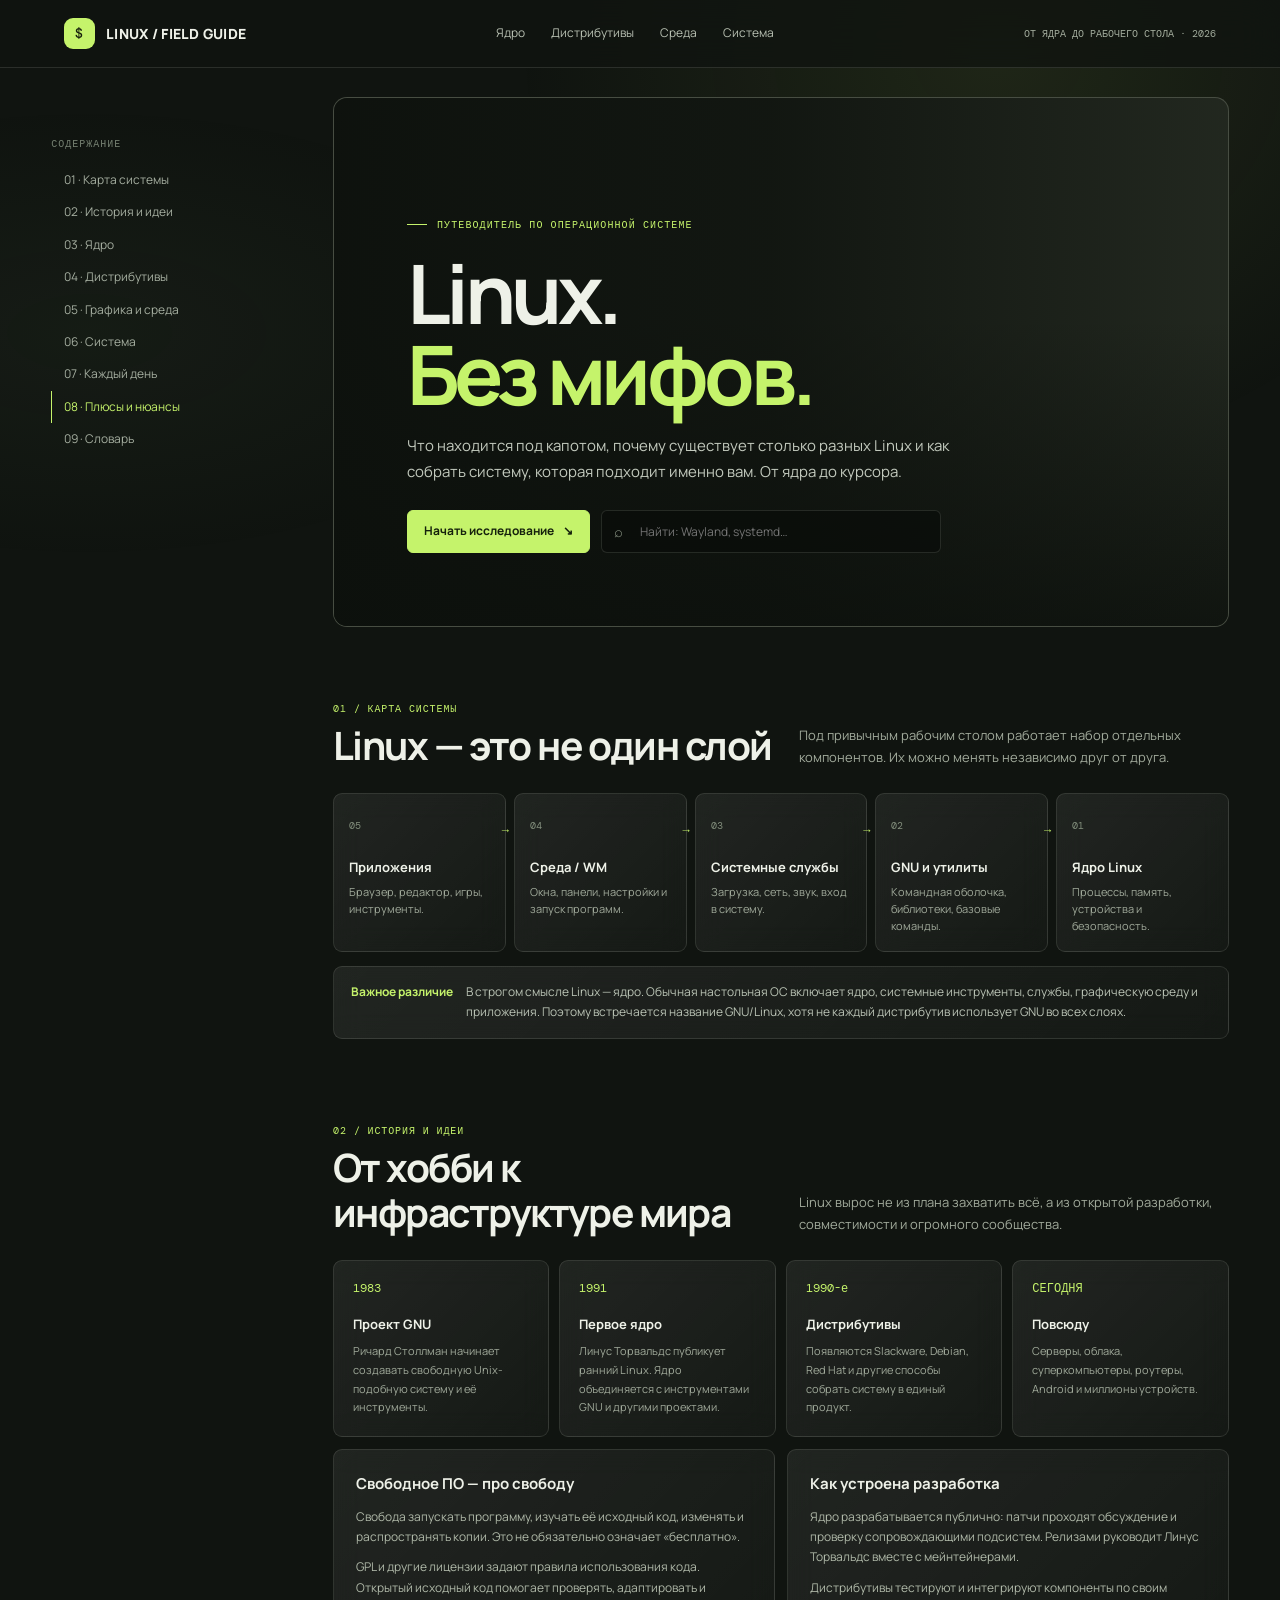
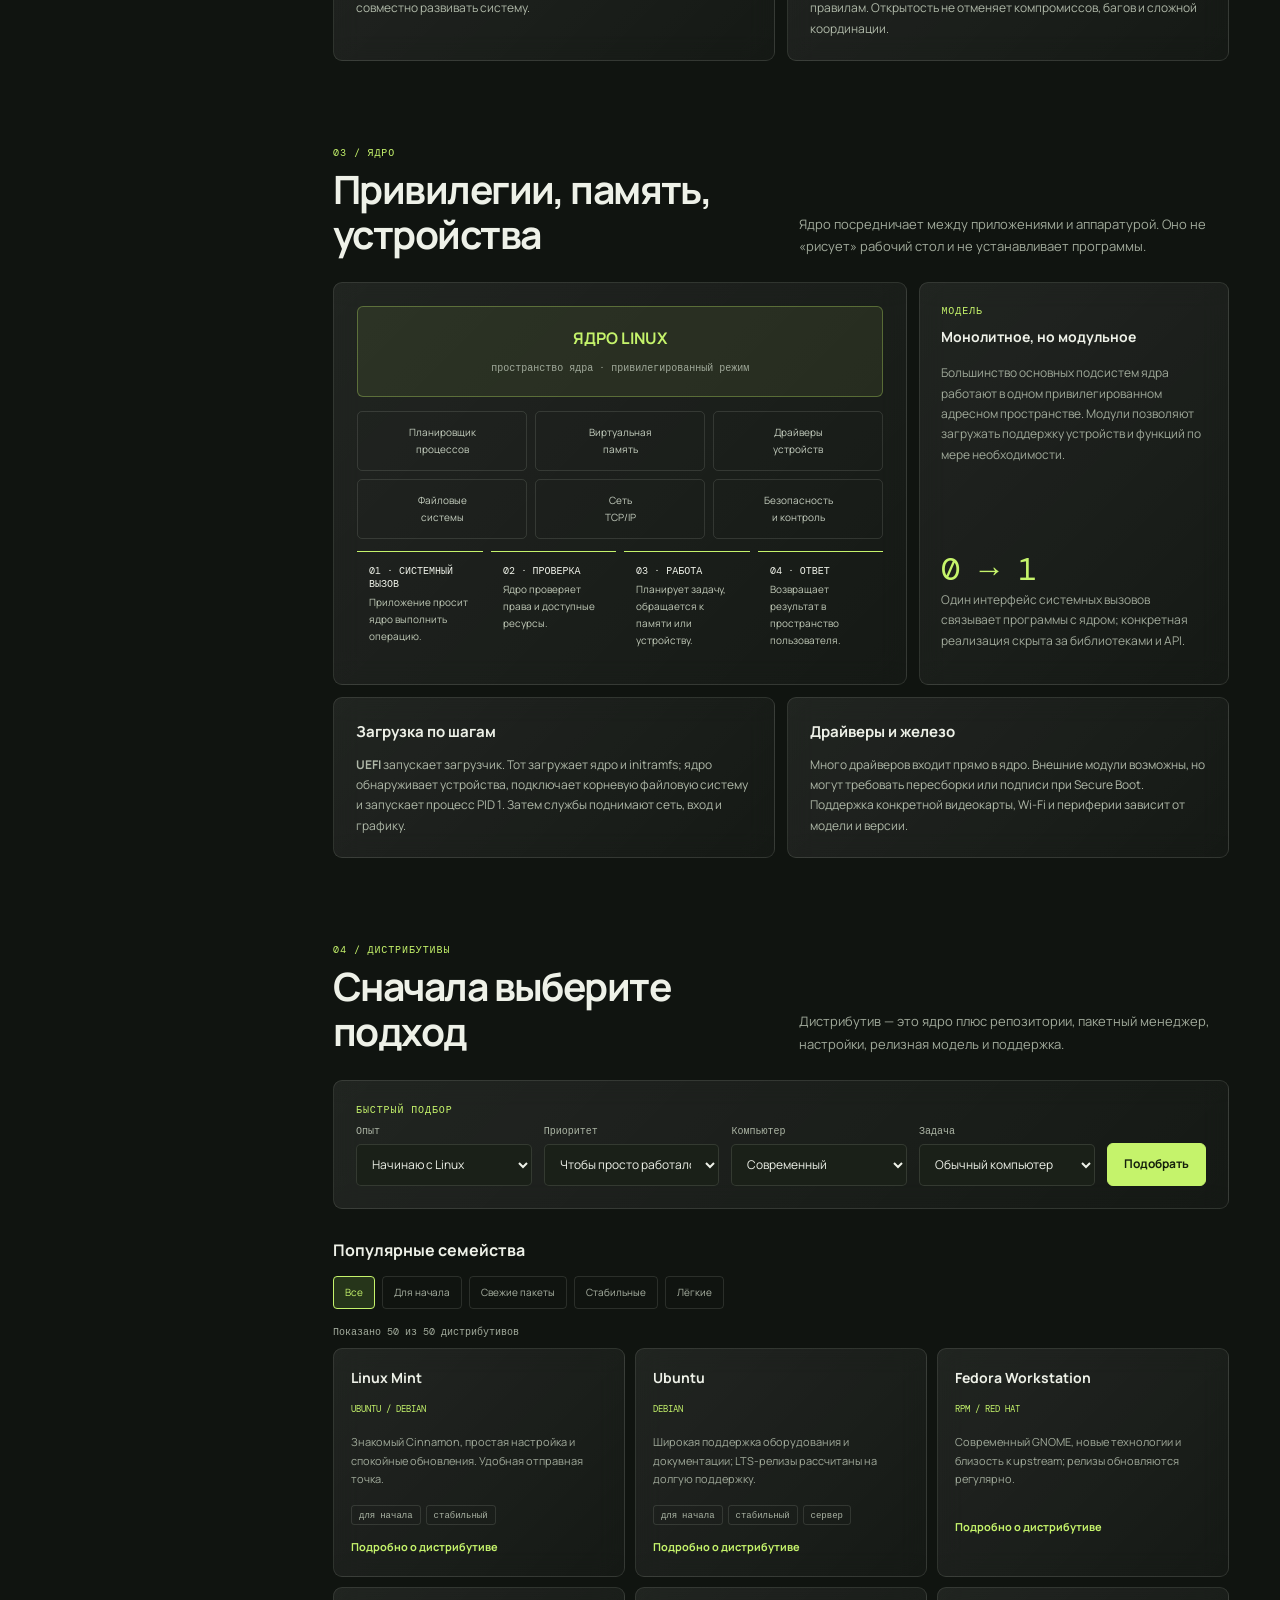
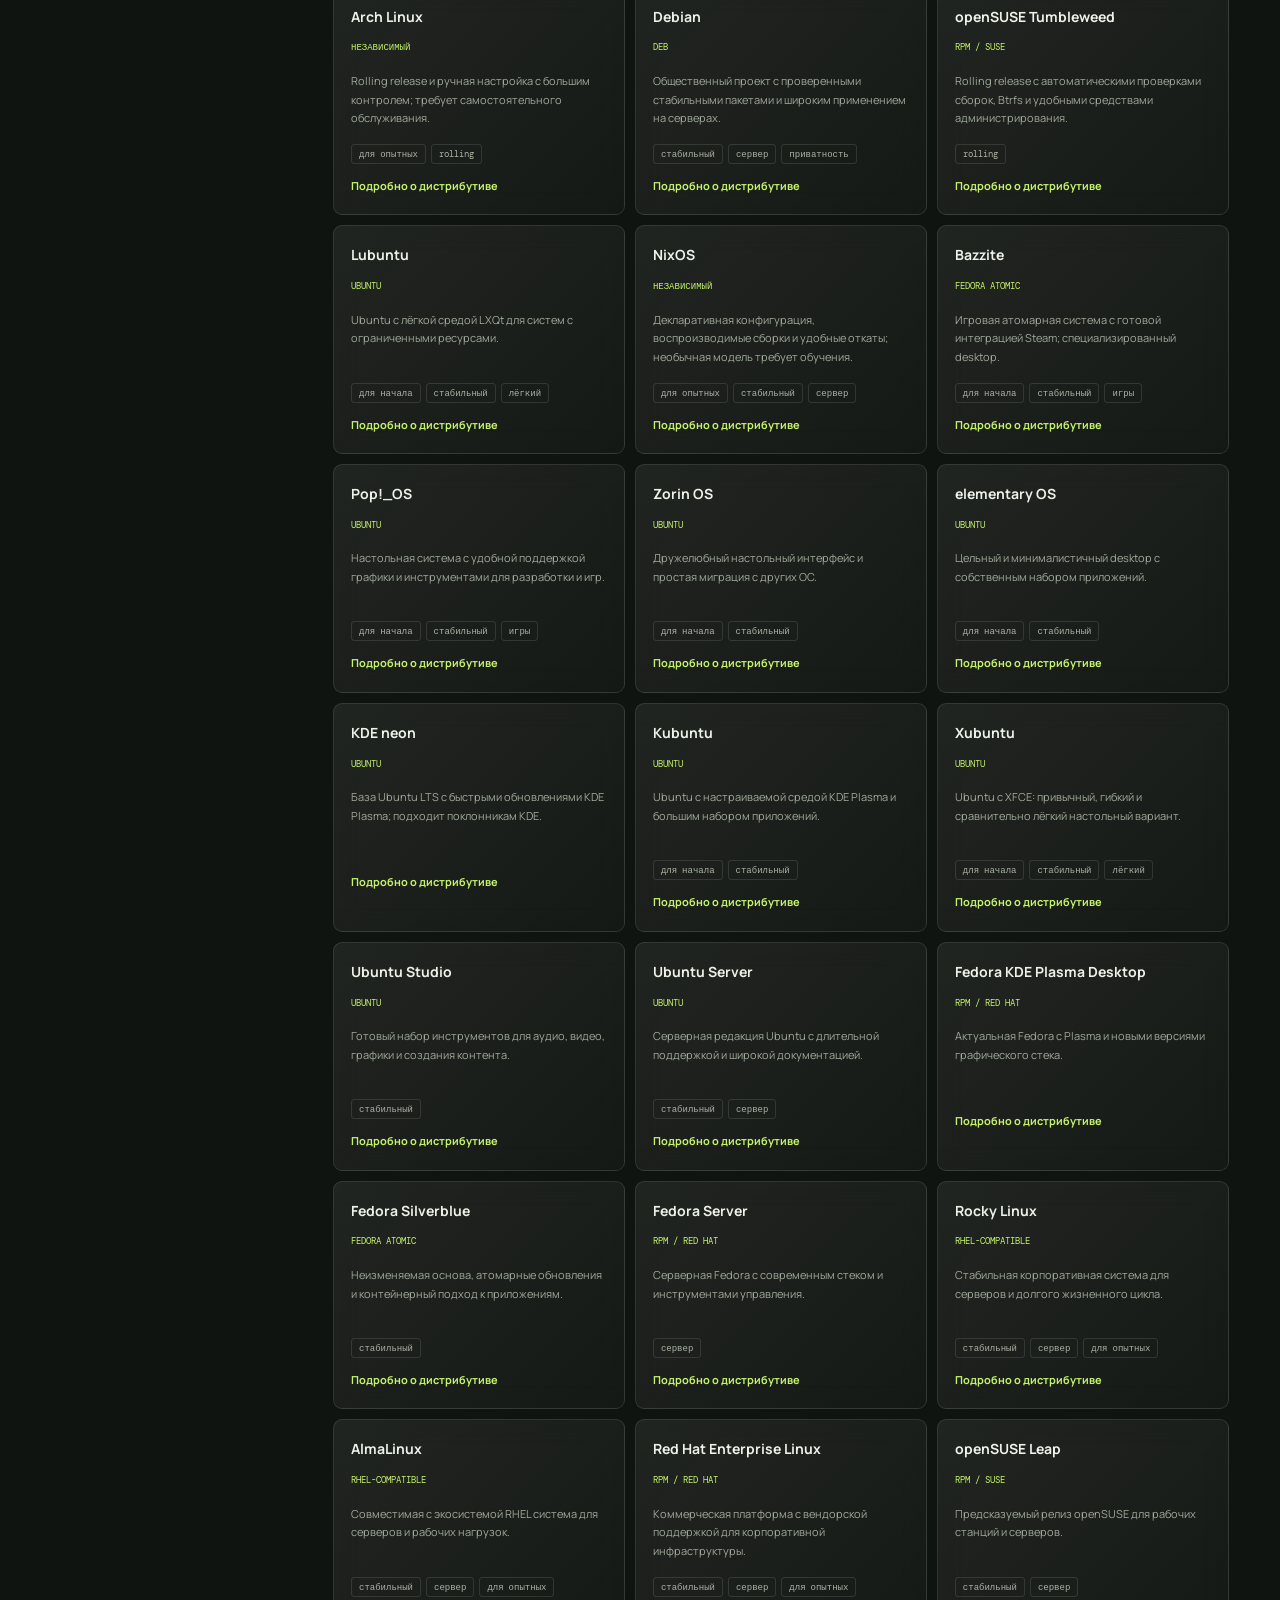
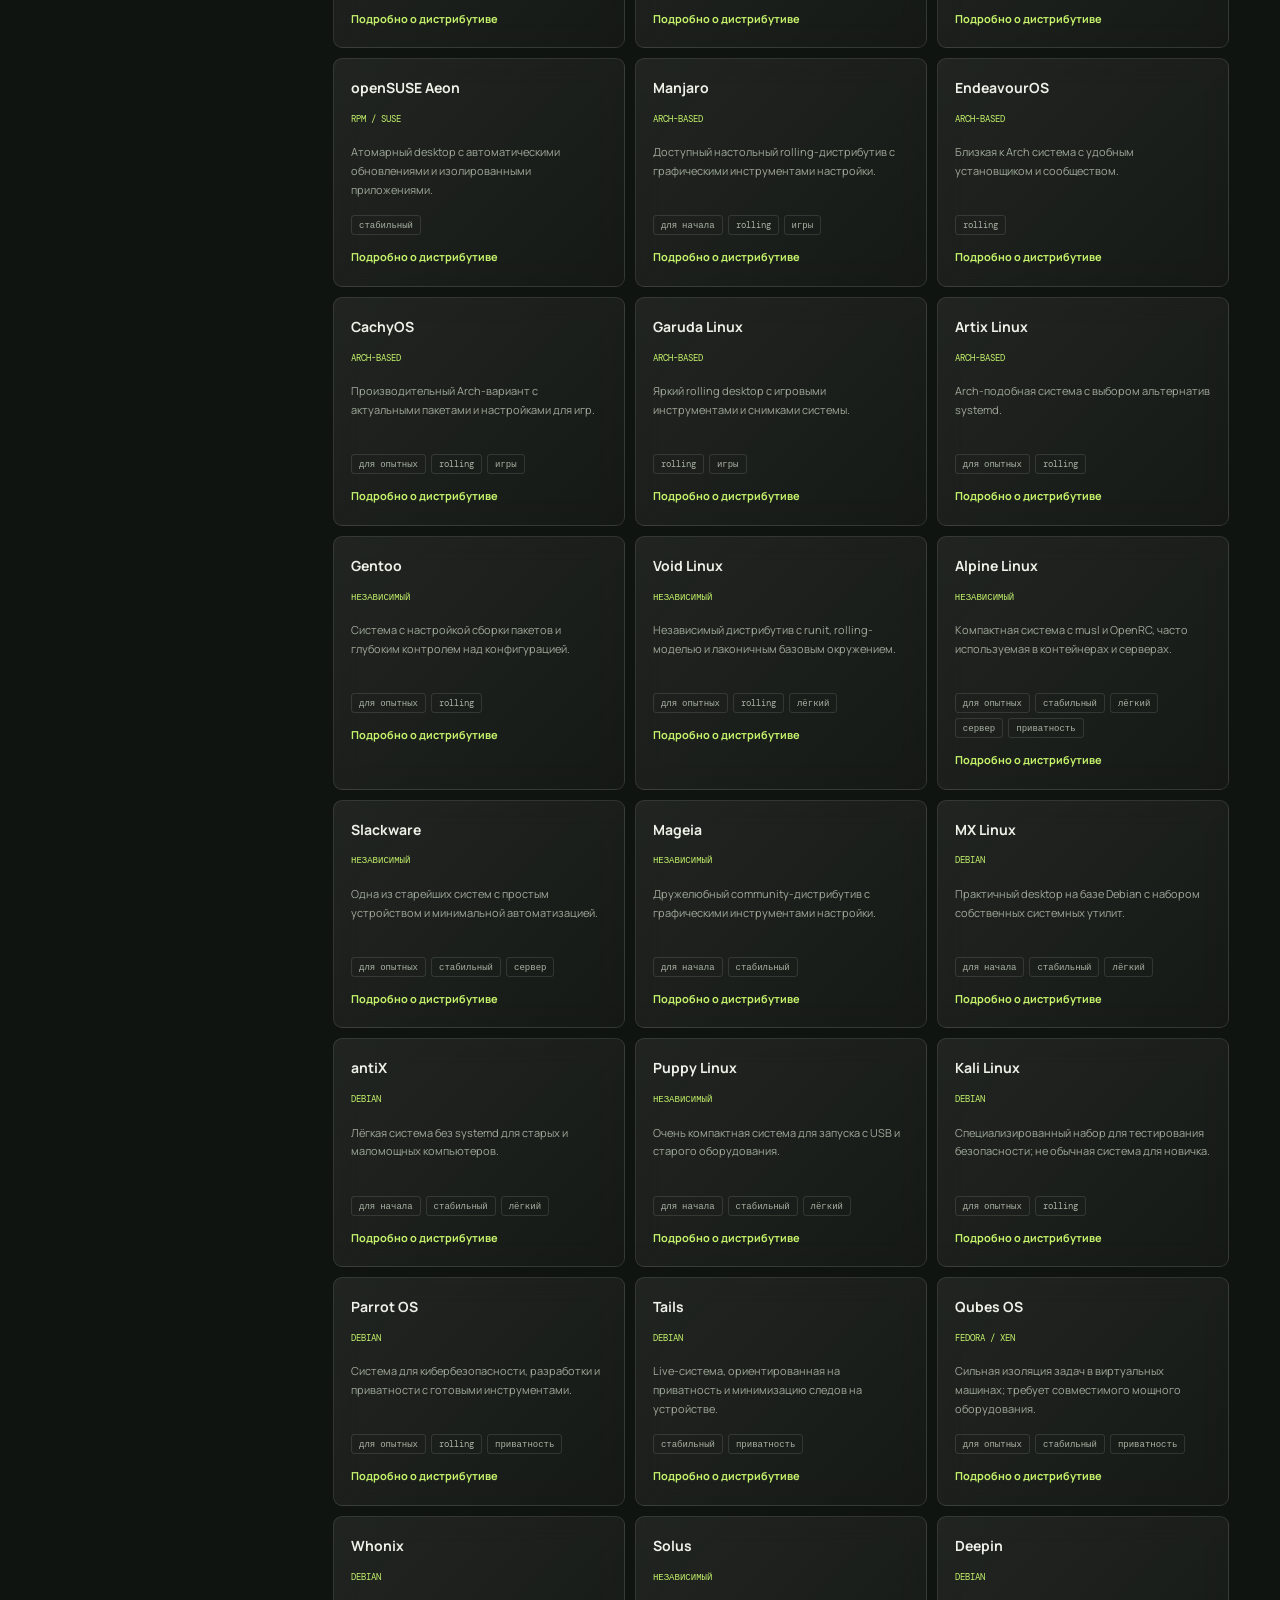
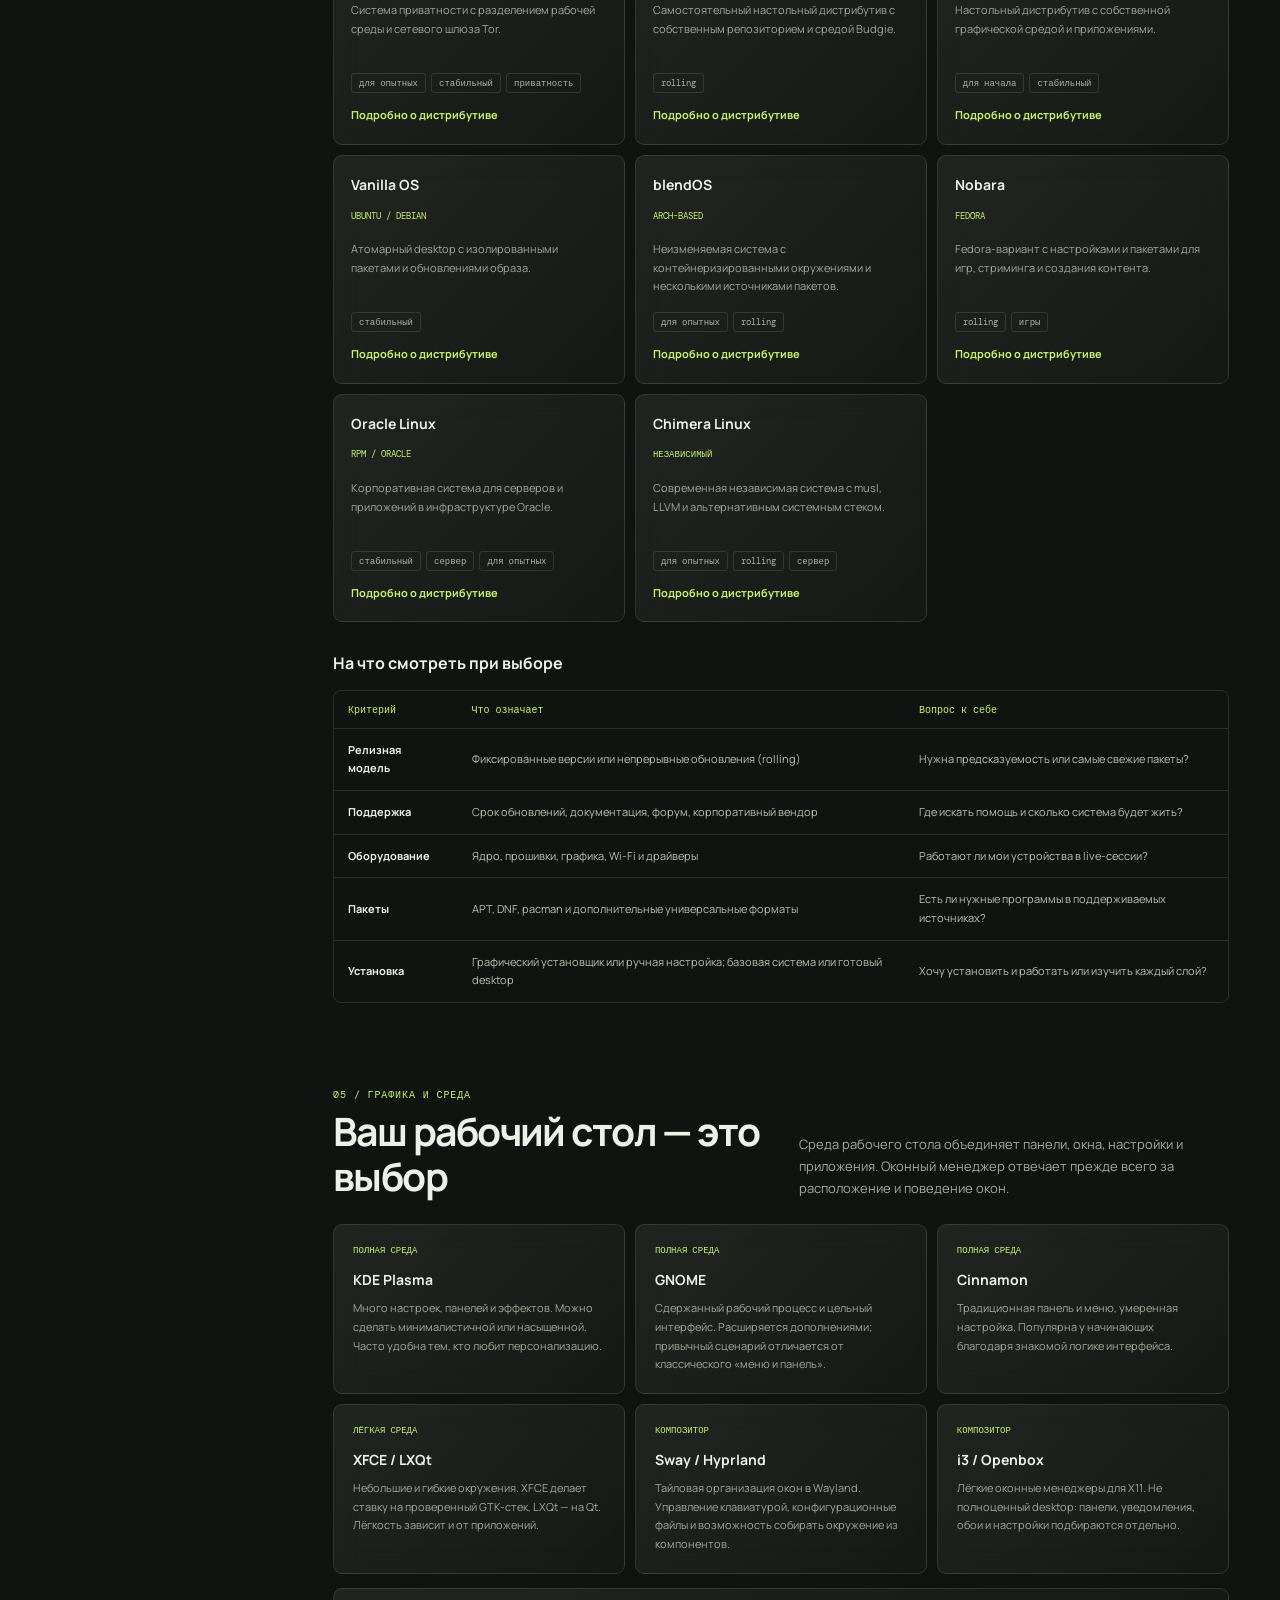
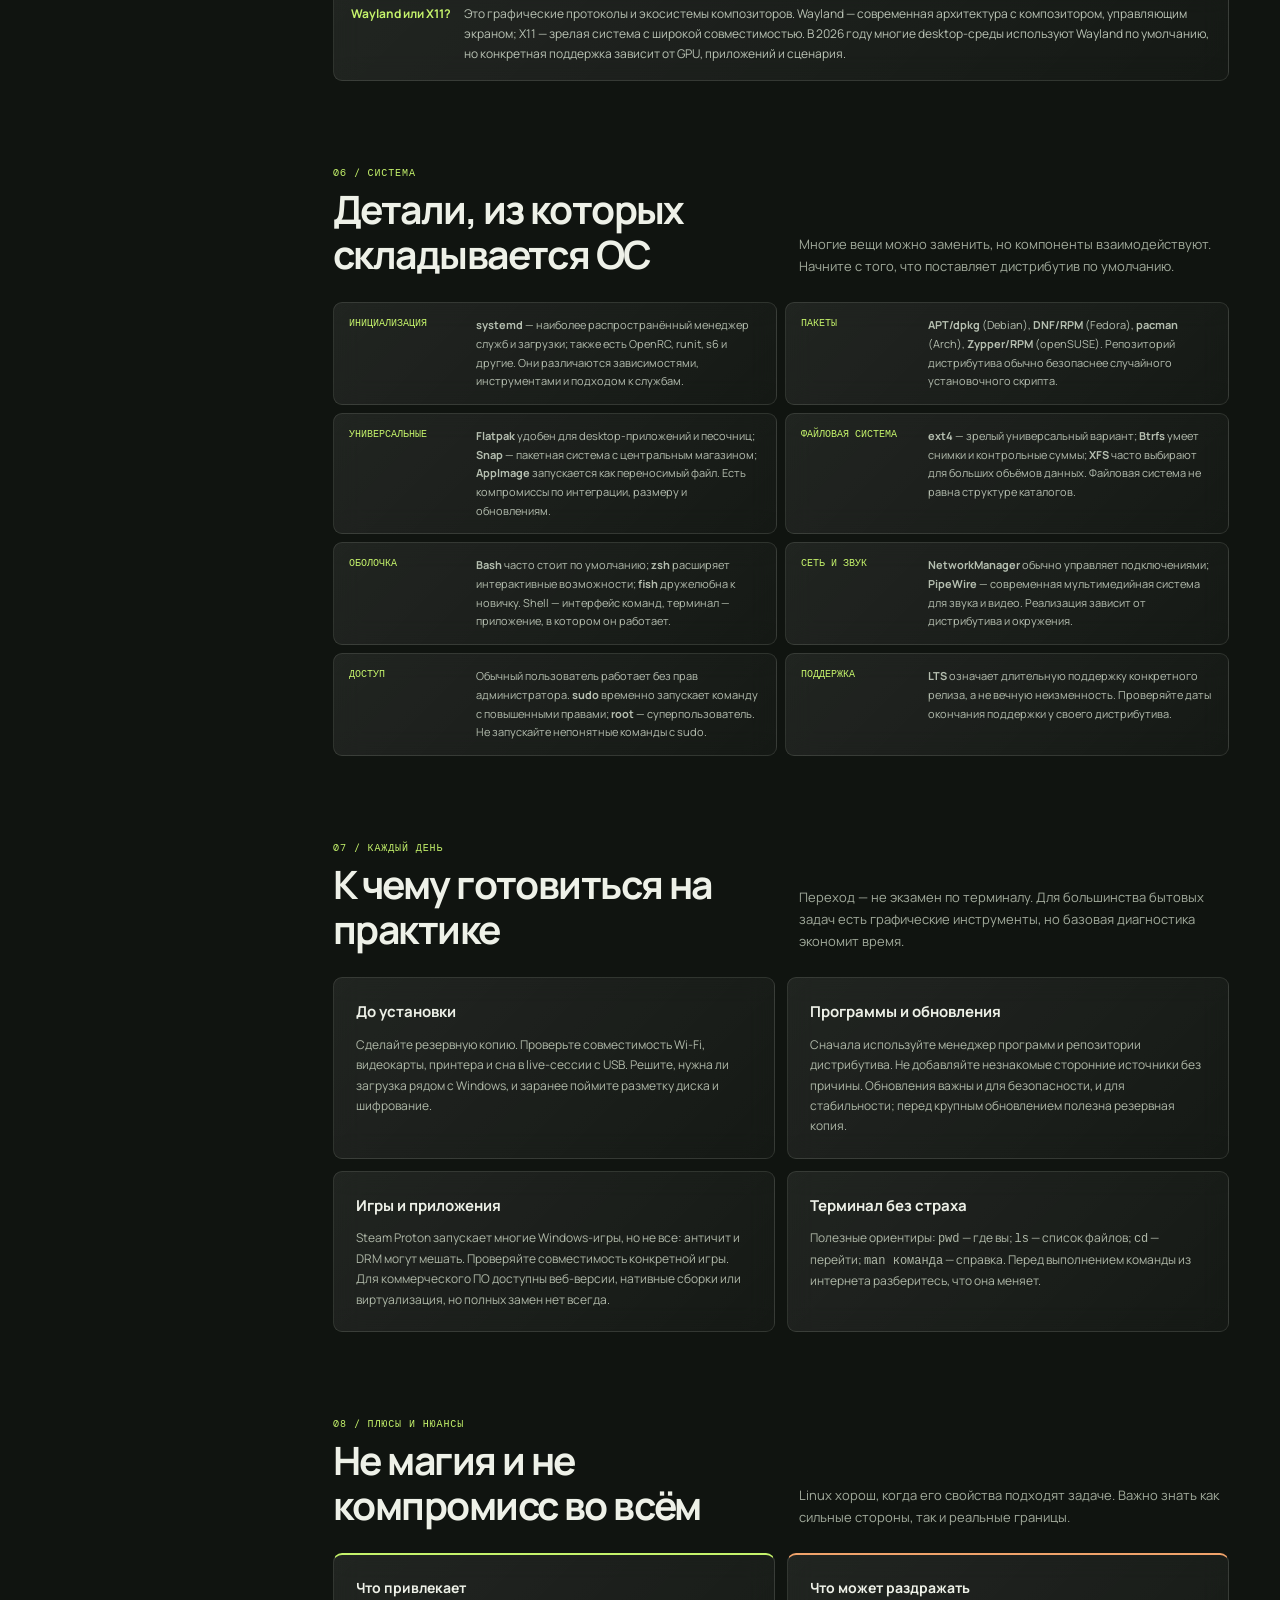
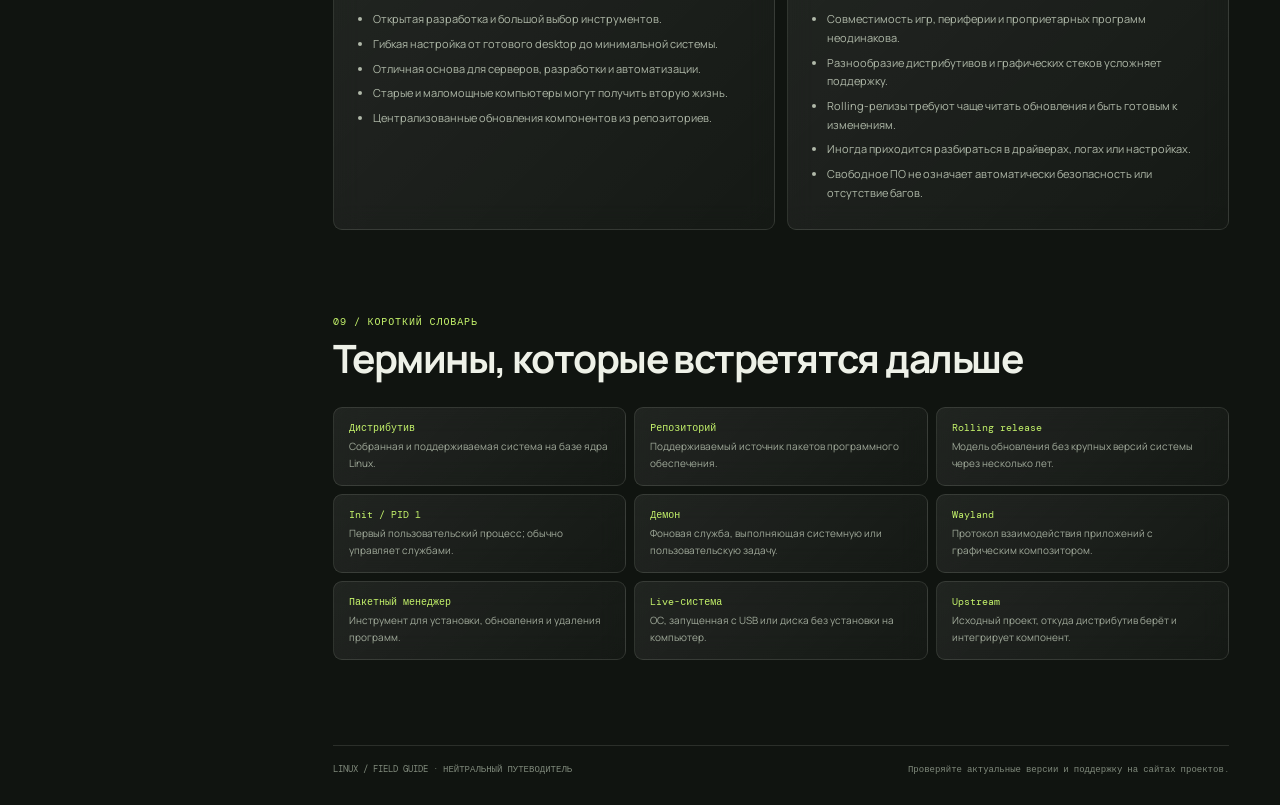
==== commit ee8697d9: "Added subpages for every linux distro" ====
--- a/index.html
+++ b/index.html
@@ -120,6 +120,8 @@
 		.distro { padding: 17px; transition: border-color .2s, transform .2s; }
 		.distro:hover { transform: translateY(-2px); border-color: rgba(197,243,107,.45); }
 		.distro[hidden] { display: none; }
+		.distro-link { display: inline-flex; align-items: center; gap: 7px; margin-top: 13px; color: var(--lime); font-size: 11px; font-weight: 700; }
+		.distro-link:hover { text-decoration: underline; text-underline-offset: 3px; }
 		.distro-top { display: flex; align-items: start; justify-content: space-between; gap: 8px; }
 		.distro h3 { margin: 0 0 4px; font-size: 14px; }
 		.distro-family { color: var(--lime); font: 9px var(--mono); }
@@ -427,6 +429,10 @@
 			top.append(heading);
 			const summary = document.createElement('p');
 			summary.textContent = description;
+			const detailsLink = document.createElement('a');
+			detailsLink.className = 'distro-link';
+			detailsLink.href = `distro.html?id=${index + 1}`;
+			detailsLink.textContent = 'Подробно о дистрибутиве';
 			const meta = document.createElement('div');
 			meta.className = 'distro-meta';
 			tags.split(' ').forEach(tag => {
@@ -436,7 +442,7 @@
 				chip.textContent = ({ beginner: 'для начала', rolling: 'rolling', stable: 'стабильный', light: 'лёгкий', advanced: 'для опытных', gaming: 'игры', server: 'сервер', privacy: 'приватность' })[tag];
 				meta.append(chip);
 			});
-			card.append(top, summary, meta);
+			card.append(top, summary, meta, detailsLink);
 			distroGrid.append(card);
 			return { name, family, description, tags: tags.split(' '), card };
 		});
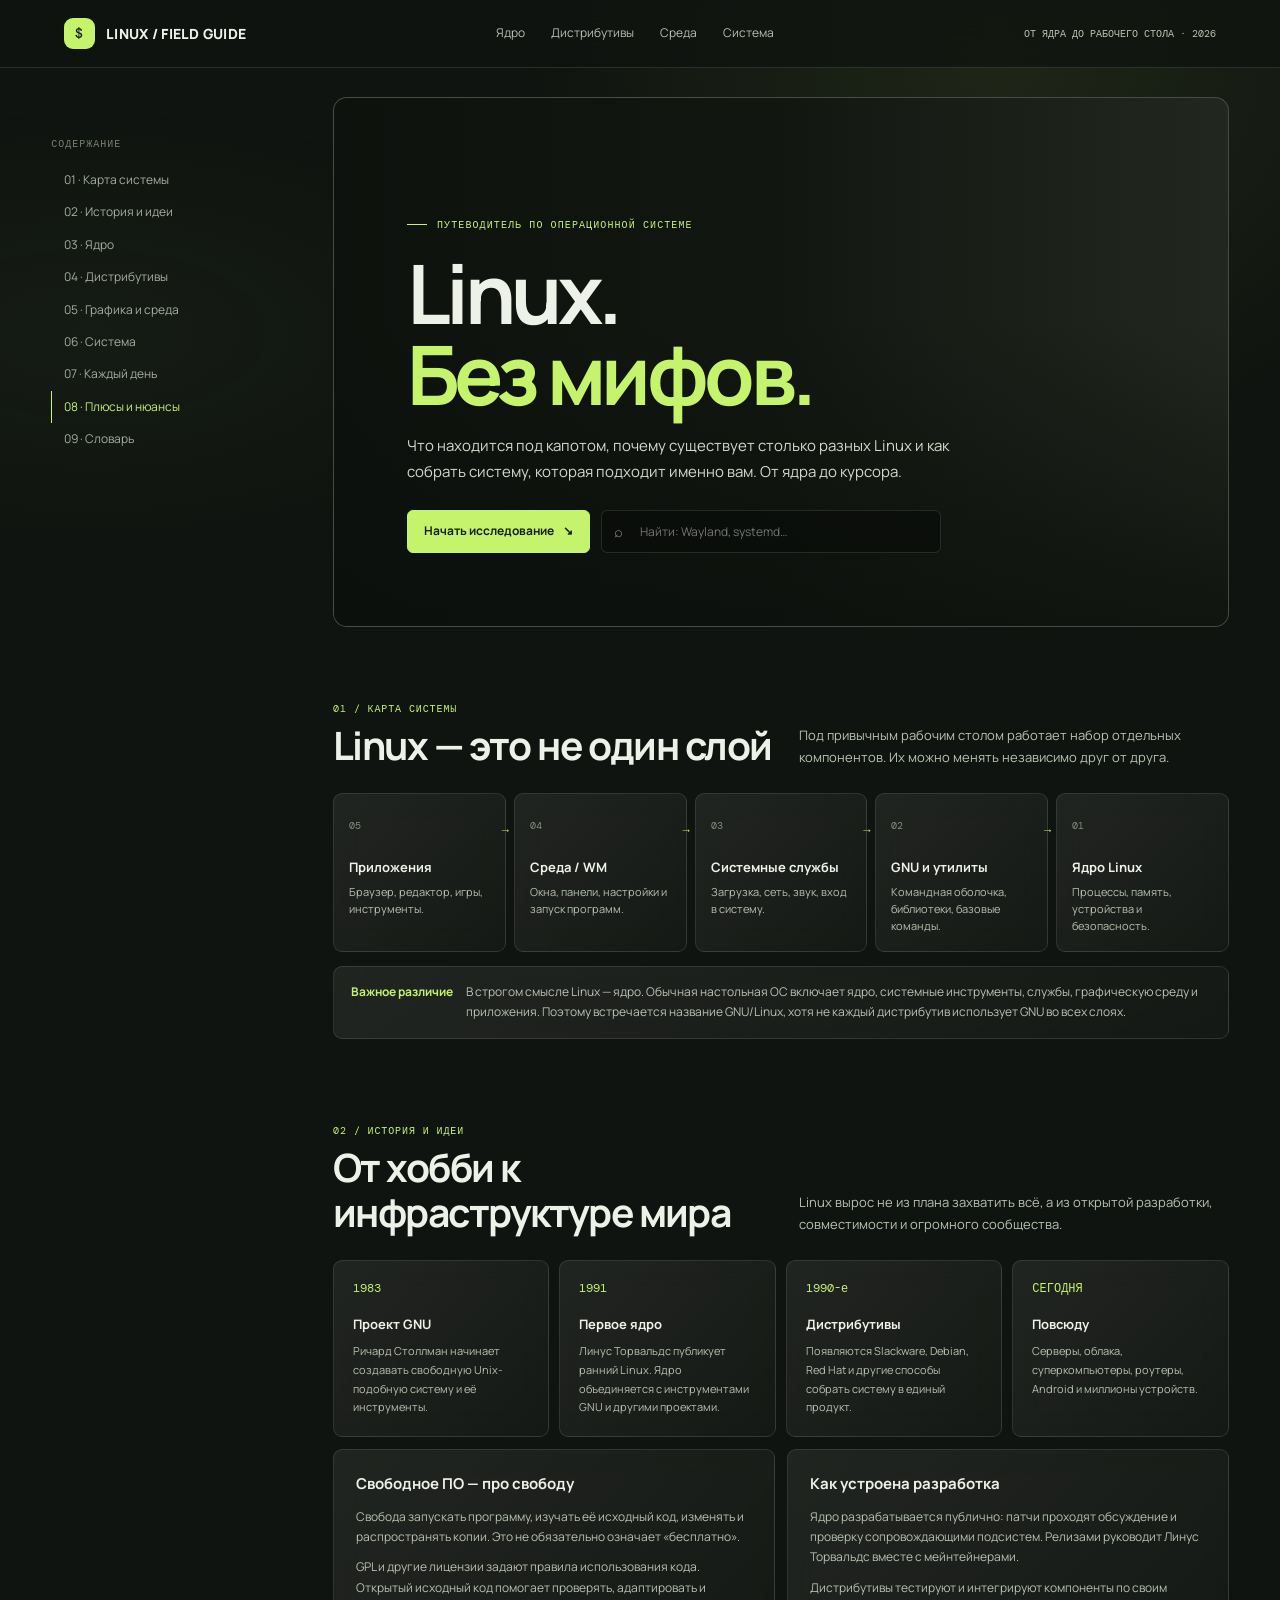
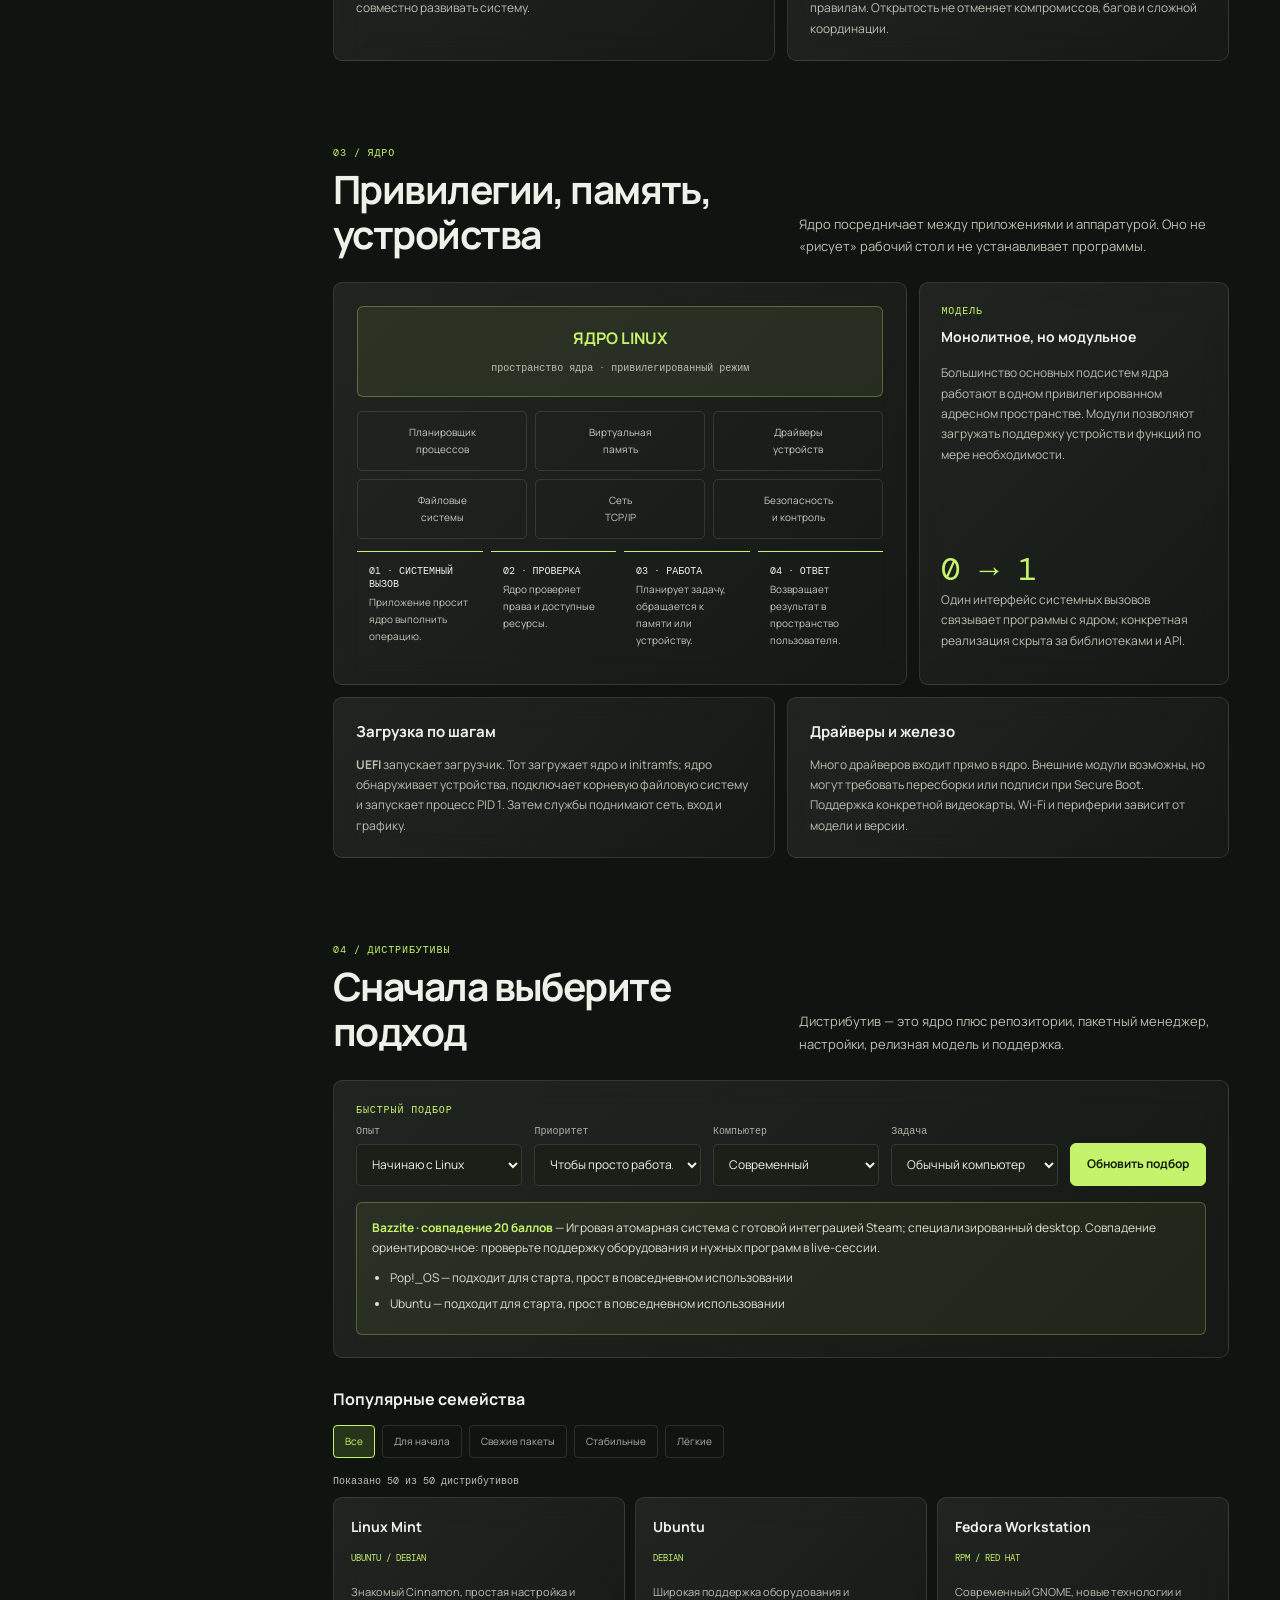
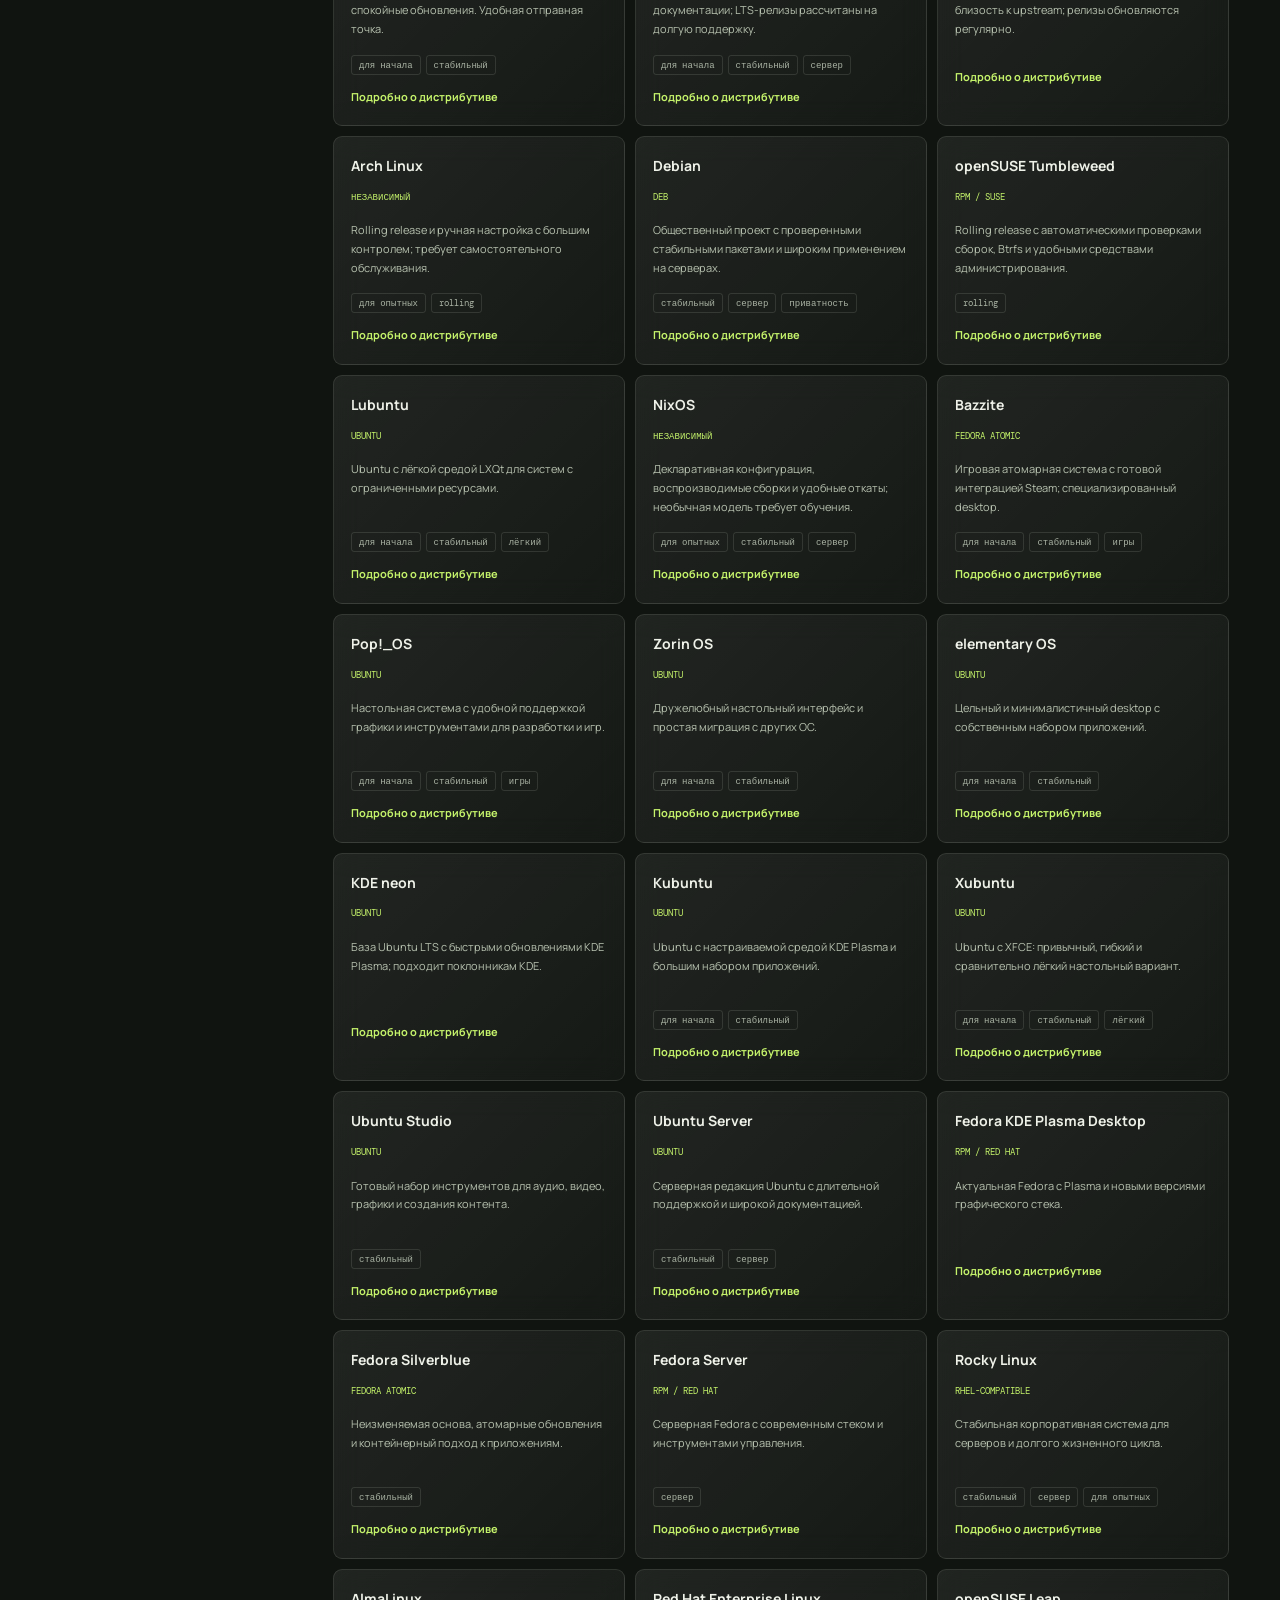
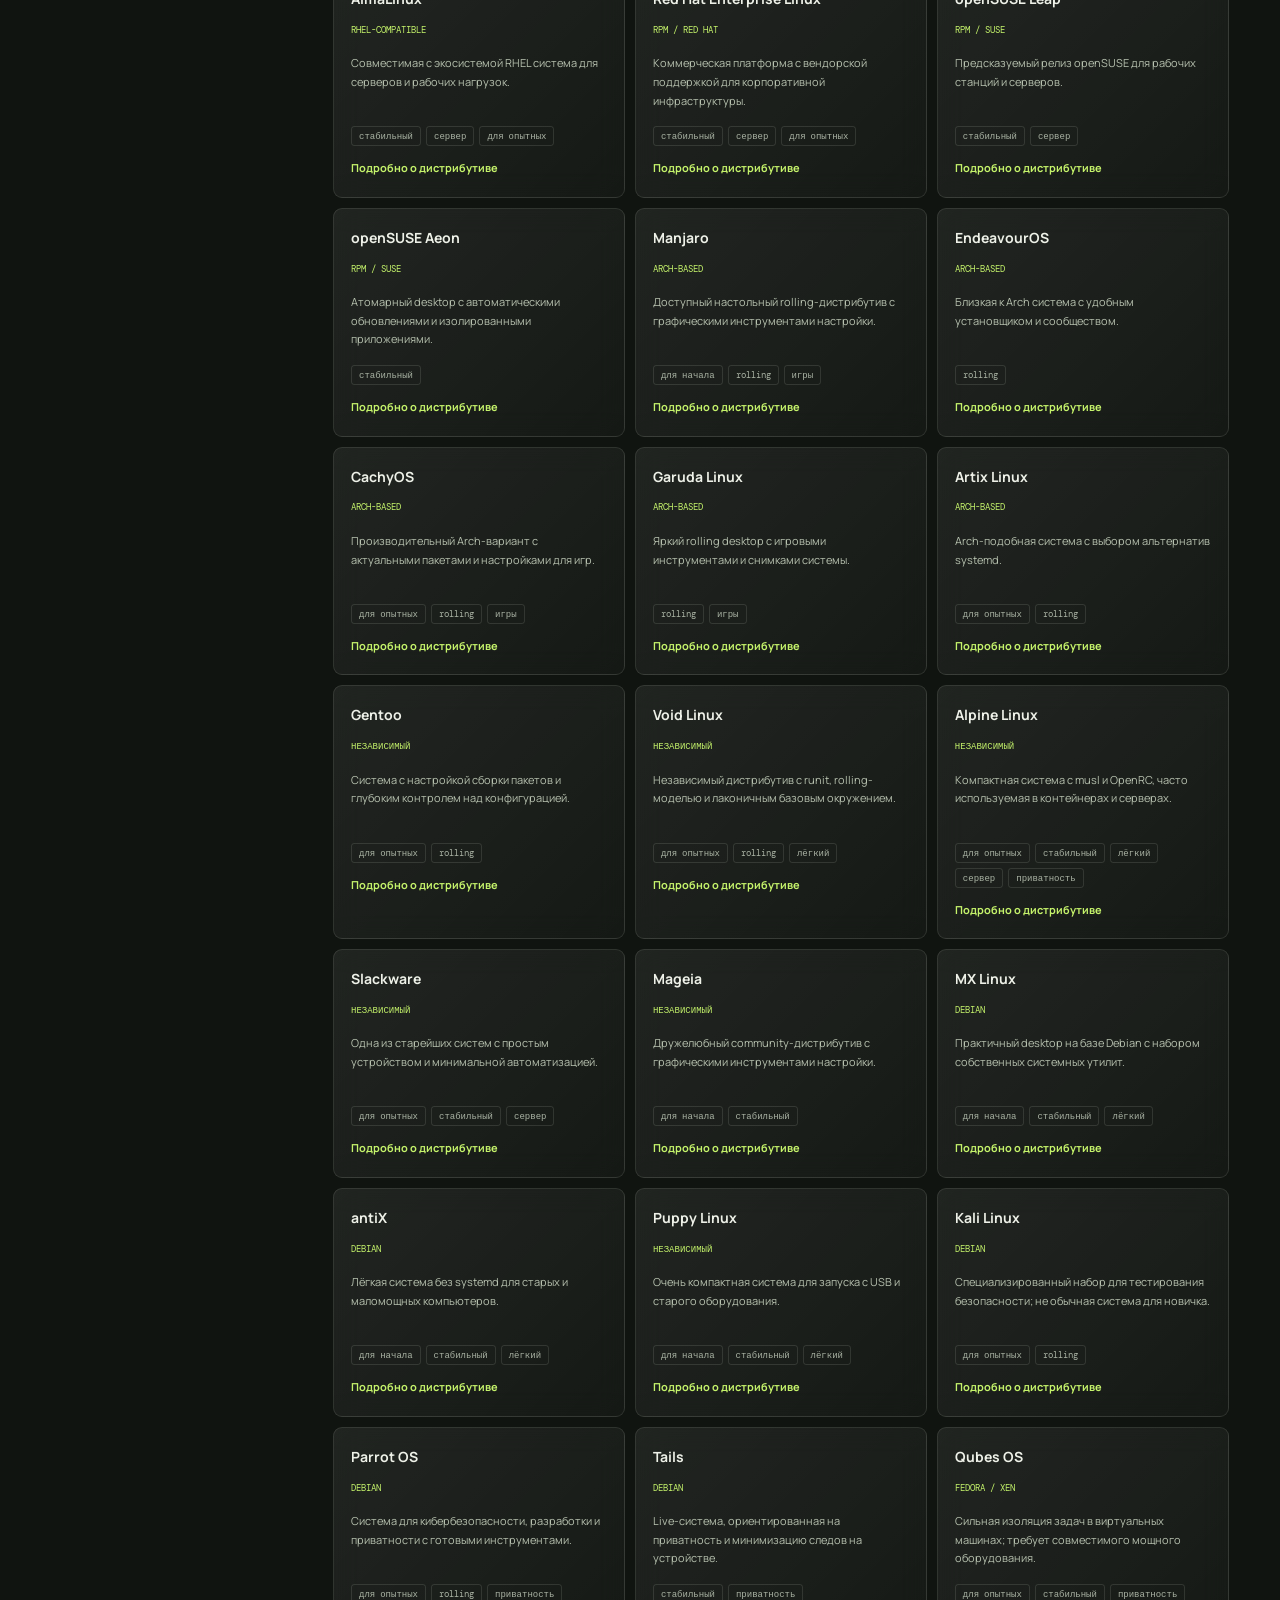
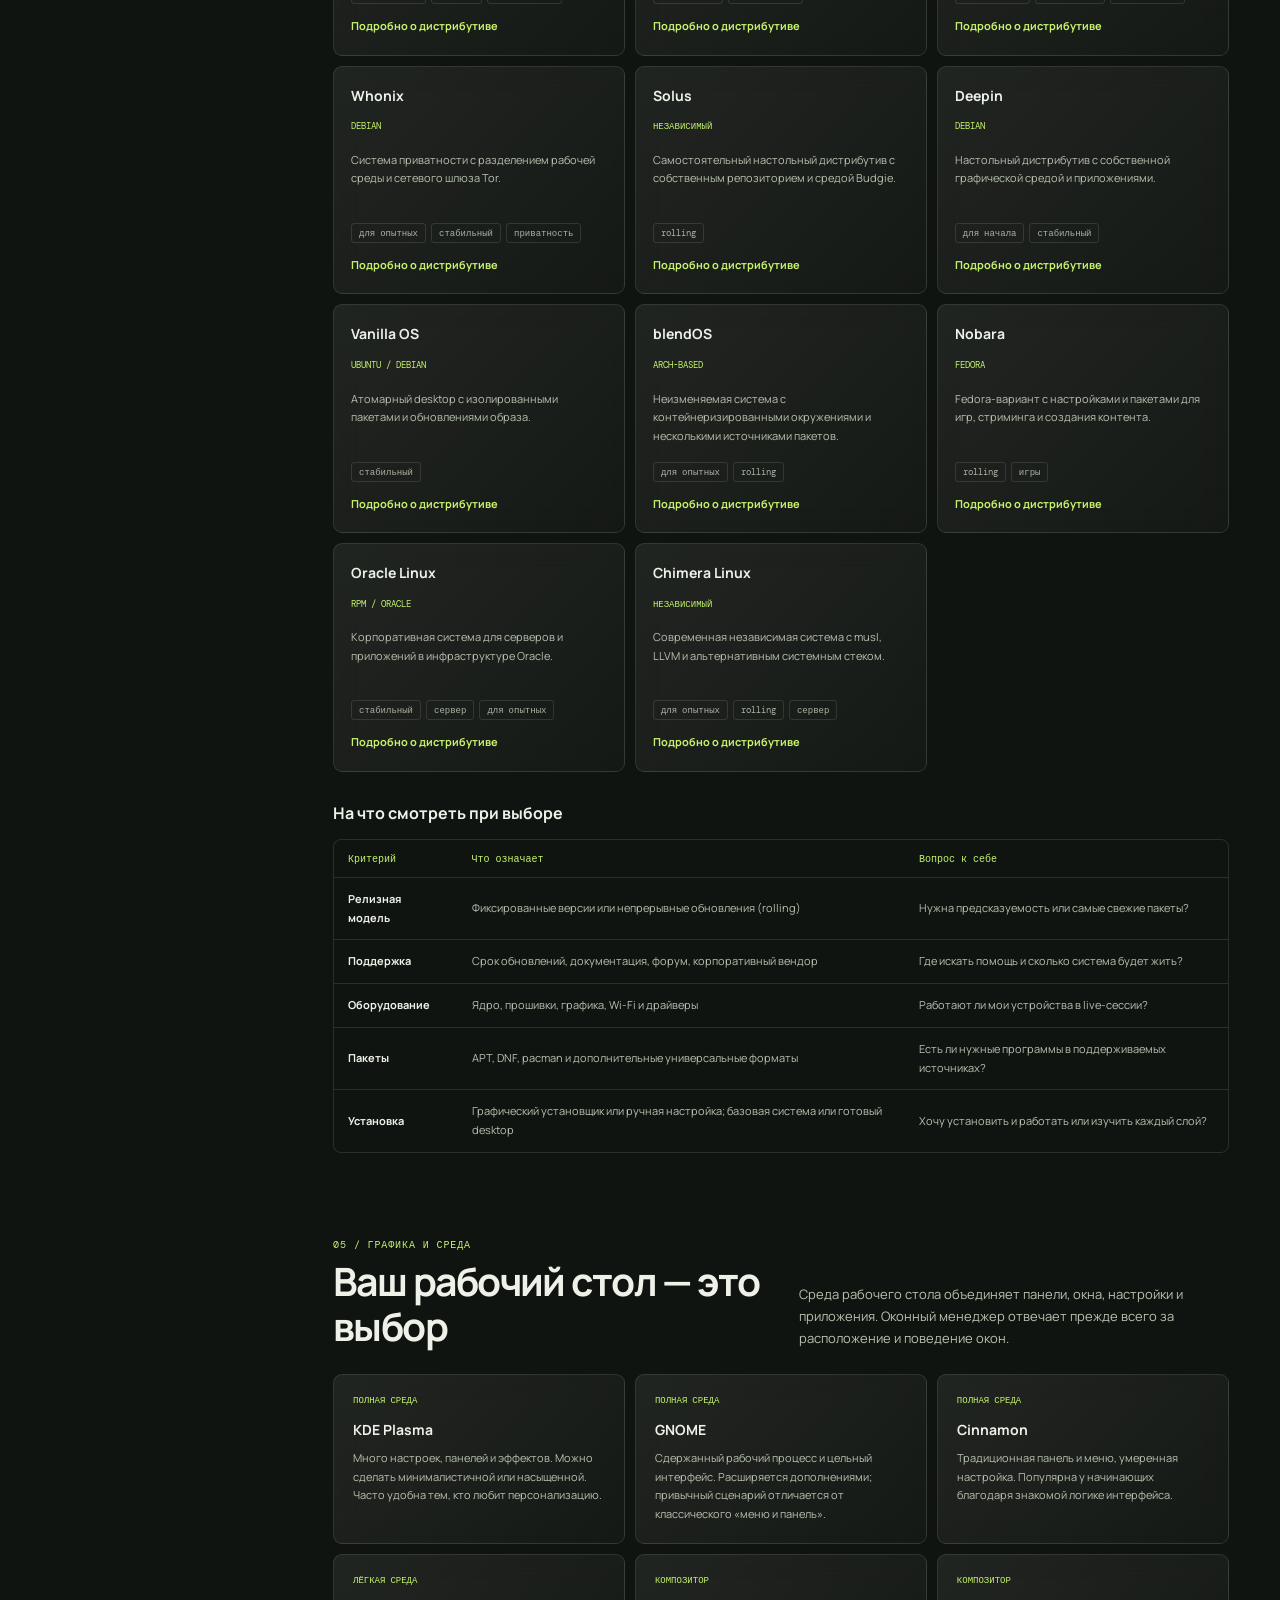
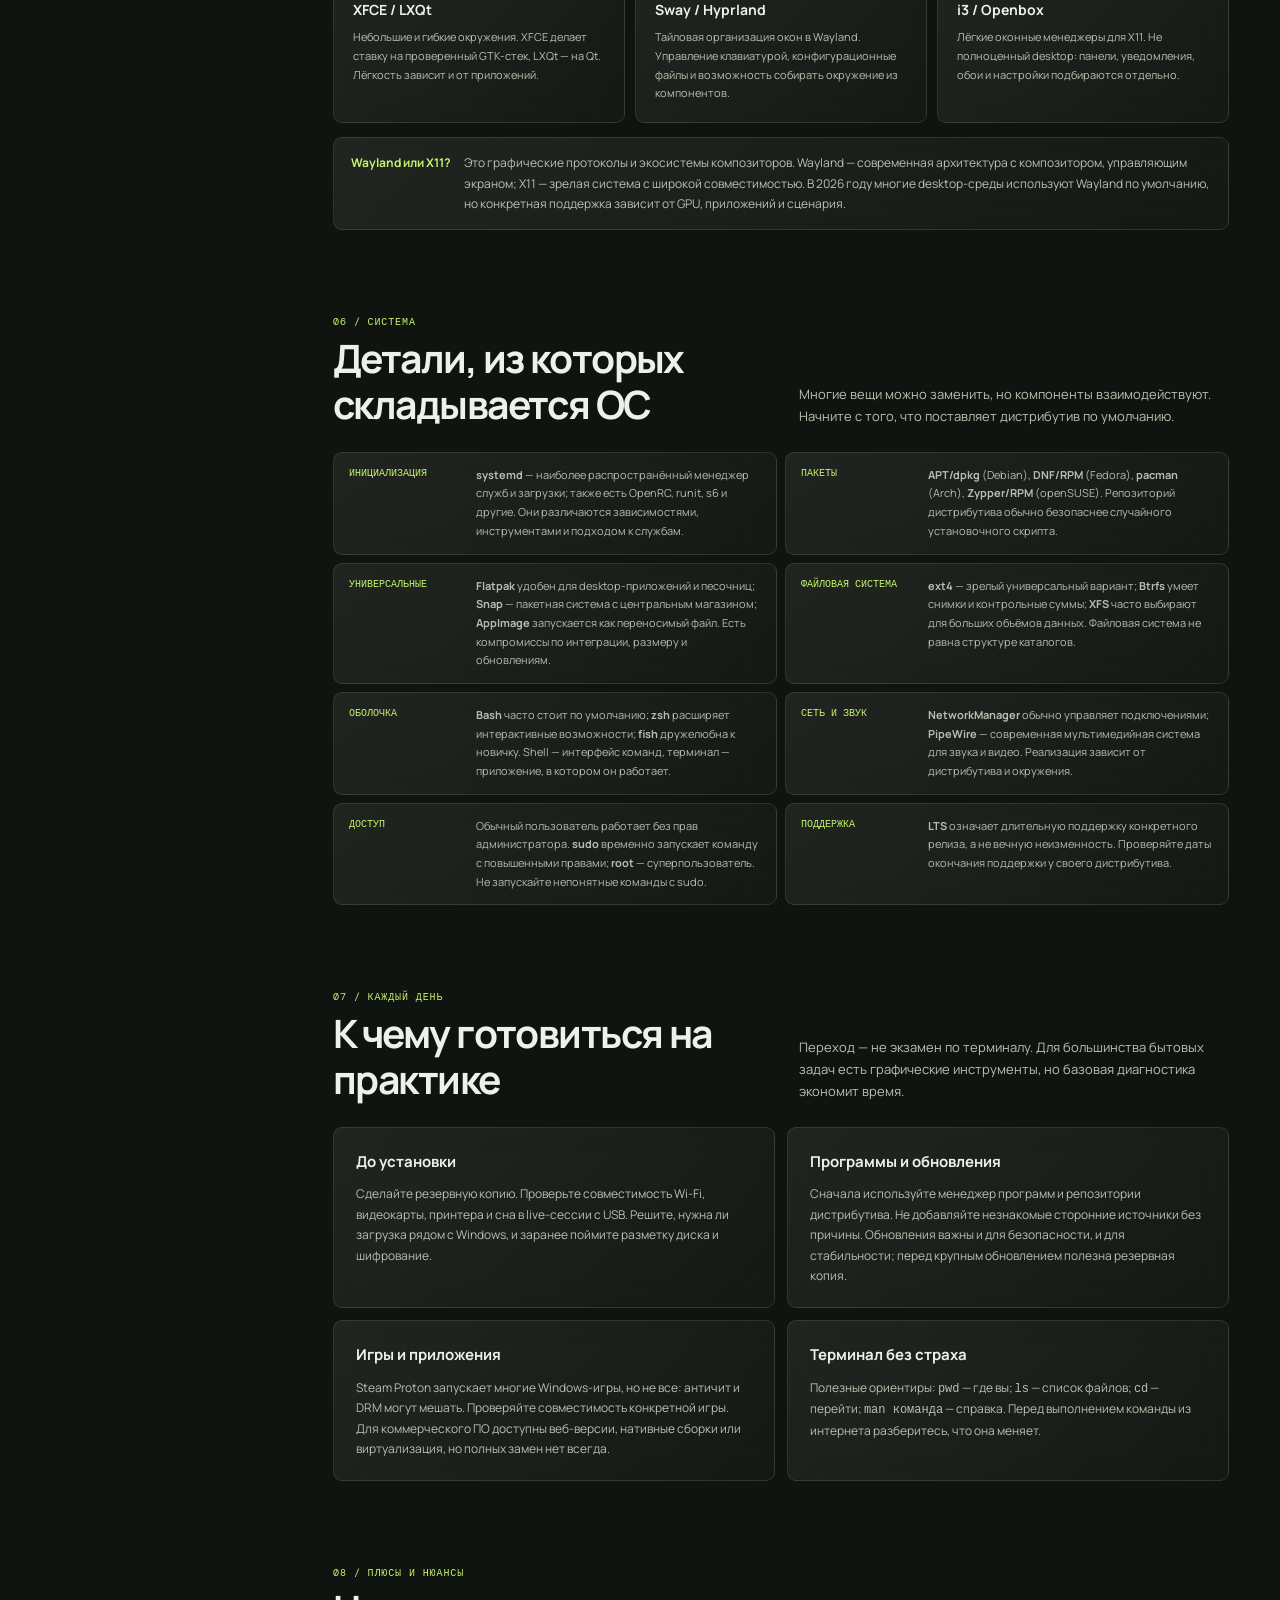
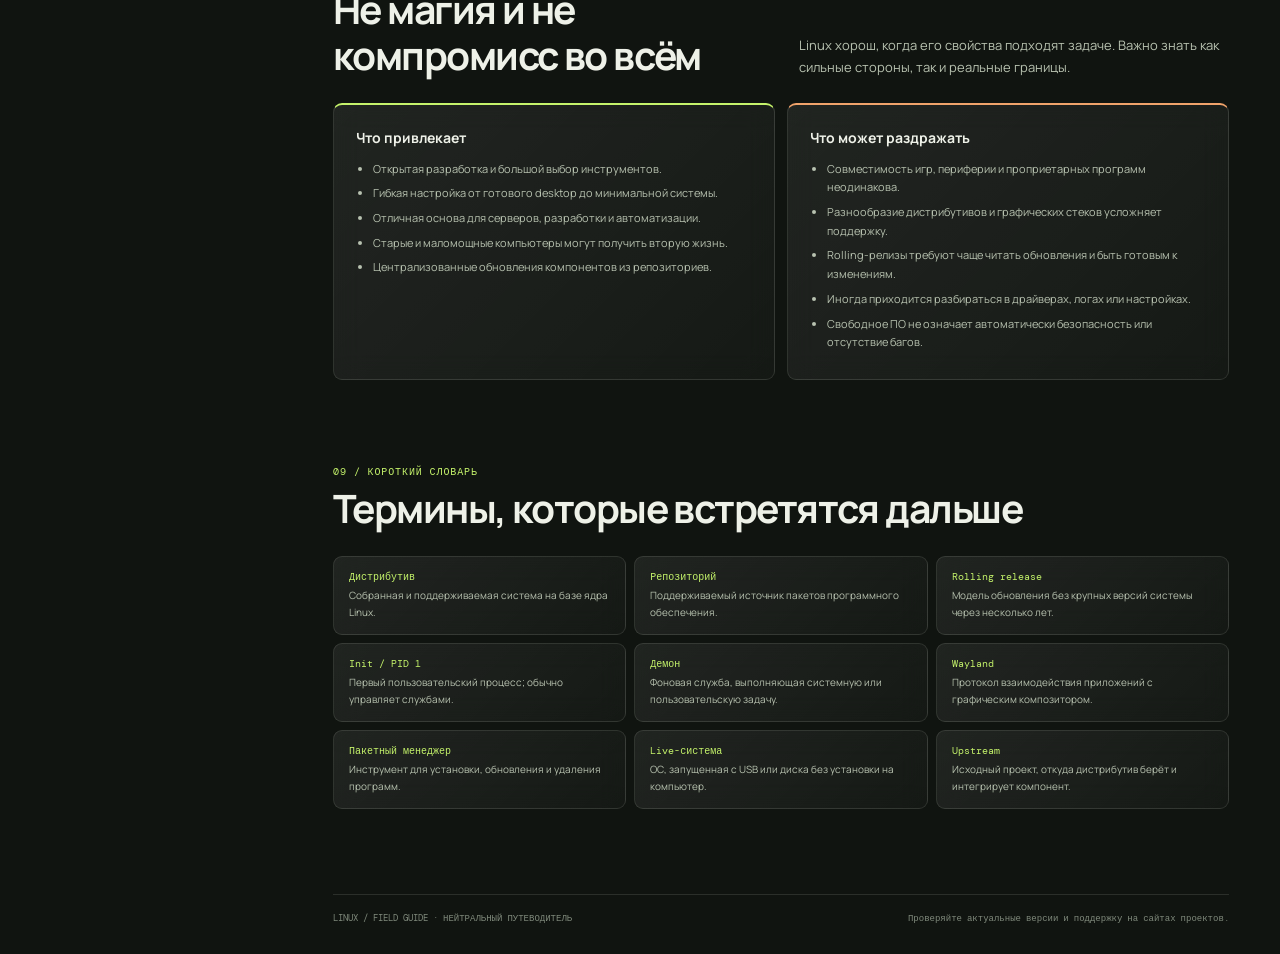
==== commit 49cc9232: "Enhance styles for accessibility and contrast Updated various styles for improved accessibility and " ====
--- a/index.html
+++ b/index.html
@@ -17,7 +17,7 @@
 			--panel-strong: rgba(255, 255, 255, .085);
 			--line: rgba(234, 242, 224, .12);
 			--text: #eef1e8;
-			--muted: #a1aa9b;
+			--muted: #b8c2b0; /* Улучшена контрастность текста */
 			--lime: #c5f36b;
 			--lime-dim: #26351a;
 			--orange: #f0a36b;
@@ -31,6 +31,13 @@
 		a { color: inherit; text-decoration: none; }
 		button, input, select { font: inherit; }
 		button { color: inherit; }
+		
+		/* Фокусы для доступности (A11y) */
+		a:focus-visible, button:focus-visible, select:focus-visible, input:focus-visible {
+			outline: 2px solid var(--lime);
+			outline-offset: 2px;
+		}
+
 		.topbar { position: sticky; top: 0; z-index: 20; height: 68px; display: flex; align-items: center; justify-content: space-between; gap: 20px; padding: 0 5vw; border-bottom: 1px solid var(--line); background: rgba(16, 20, 16, .78); backdrop-filter: blur(20px); }
 		.brand { display: inline-flex; align-items: center; gap: 11px; font-size: 14px; font-weight: 800; letter-spacing: .02em; white-space: nowrap; }
 		.brand-mark { display: grid; width: 31px; height: 31px; place-items: center; border-radius: 9px; background: var(--lime); color: #17200d; font: 500 13px var(--mono); }
@@ -51,17 +58,17 @@
 		h1, h2, h3, p { margin-top: 0; }
 		h1 { max-width: 650px; margin: 22px 0 18px; font-size: clamp(42px, 7.4vw, 82px); line-height: .99; letter-spacing: -.055em; }
 		h1 span { color: var(--lime); }
-		.hero-copy > p { max-width: 550px; margin-bottom: 26px; color: #c2c9bd; font-size: 15px; }
+		.hero-copy > p { max-width: 550px; margin-bottom: 26px; color: #d2d9cc; font-size: 15px; }
 		.hero-actions { display: flex; align-items: center; flex-wrap: wrap; gap: 11px; }
-		.button { display: inline-flex; min-height: 43px; align-items: center; justify-content: center; gap: 9px; padding: 0 16px; border: 1px solid var(--line); border-radius: 6px; background: rgba(255, 255, 255, .07); color: var(--text); font-size: 12px; font-weight: 700; transition: transform .2s, background .2s; }
+		.button { display: inline-flex; min-height: 43px; align-items: center; justify-content: center; gap: 9px; padding: 0 16px; border: 1px solid var(--line); border-radius: 6px; background: rgba(255, 255, 255, .07); color: var(--text); font-size: 12px; font-weight: 700; transition: transform .2s, background .2s; cursor: pointer; }
 		.button:hover { transform: translateY(-2px); background: rgba(255,255,255,.13); }
 		.button.primary { border-color: var(--lime); background: var(--lime); color: #15200c; }
 		.search-wrap { position: relative; width: min(340px, 100%); }
 		.search-wrap input { width: 100%; height: 43px; padding: 0 14px 0 38px; border: 1px solid var(--line); border-radius: 6px; outline: 0; background: rgba(9, 12, 9, .68); color: var(--text); font-size: 12px; }
 		.search-wrap input:focus { border-color: var(--lime); }
 		.search-icon { position: absolute; top: 9px; left: 13px; color: #879181; }
-		.search-results { position: absolute; top: 49px; right: 0; left: 0; z-index: 10; display: none; overflow: hidden; border: 1px solid var(--line); border-radius: 8px; background: #1a2018; box-shadow: 0 14px 38px #0008; }
-		.search-results.open { display: block; }
+		.search-results { position: absolute; top: 49px; right: 0; left: 0; z-index: 10; display: none; overflow: hidden; border: 1px solid var(--line); border-radius: 8px; background: #1a2018; box-shadow: 0 14px 38px #0008; opacity: 0; transition: opacity 0.2s ease; }
+		.search-results.open { display: block; opacity: 1; }
 		.search-results a, .search-results p { display: block; margin: 0; padding: 10px 13px; color: #dce2d6; font-size: 12px; }
 		.search-results a:hover { background: var(--panel-strong); color: var(--lime); }
 		section { margin: 0 0 85px; scroll-margin-top: 92px; }
@@ -81,7 +88,7 @@
 		.two-col { display: grid; grid-template-columns: 1fr 1fr; gap: 12px; }
 		.content-panel { padding: 21px 22px; }
 		.content-panel h3 { margin-bottom: 10px; font-size: 15px; }
-		.content-panel p { margin-bottom: 10px; color: #b0b9a9; font-size: 12px; }
+		.content-panel p { margin-bottom: 10px; color: var(--muted); font-size: 12px; }
 		.content-panel p:last-child { margin-bottom: 0; }
 		.timeline { display: grid; grid-template-columns: repeat(4, 1fr); gap: 10px; }
 		.timeline-item { min-height: 157px; padding: 19px; }
@@ -105,7 +112,7 @@
 		.chooser { padding: 22px; }
 		.chooser-row { display: grid; grid-template-columns: repeat(4, minmax(0, 1fr)) auto; align-items: end; gap: 12px; }
 		.field label { display: block; margin-bottom: 7px; color: #acb5a5; font: 10px var(--mono); }
-		.field select { width: 100%; min-height: 42px; padding: 0 11px; border: 1px solid var(--line); border-radius: 5px; outline: none; background: #1a2018; color: var(--text); font-size: 12px; }
+		.field select { width: 100%; min-height: 42px; padding: 0 11px; border: 1px solid var(--line); border-radius: 5px; outline: none; background: #1a2018; color: var(--text); font-size: 12px; cursor: pointer; }
 		.recommendation { display: none; margin-top: 16px; padding: 15px; border: 1px solid rgba(197,243,107,.28); border-radius: 6px; background: rgba(197,243,107,.06); color: #dbe4d3; font-size: 12px; }
 		.recommendation.visible { display: block; }
 		.recommendation strong { color: var(--lime); }
@@ -116,7 +123,10 @@
 		.filters { display: flex; flex-wrap: wrap; gap: 7px; margin: 0 0 16px; }
 		.filter-btn { padding: 7px 11px; border: 1px solid var(--line); border-radius: 4px; background: transparent; color: #aab3a4; cursor: pointer; font-size: 10px; }
 		.filter-btn[aria-pressed="true"] { border-color: var(--lime); background: var(--lime-dim); color: var(--lime); }
-		.distro-grid { display: grid; grid-template-columns: repeat(3, 1fr); gap: 10px; }
+		
+		/* Улучшенная адаптивная сетка дистрибутивов */
+		.distro-grid { display: grid; grid-template-columns: repeat(auto-fit, minmax(280px, 1fr)); gap: 10px; }
+		
 		.distro { padding: 17px; transition: border-color .2s, transform .2s; }
 		.distro:hover { transform: translateY(-2px); border-color: rgba(197,243,107,.45); }
 		.distro[hidden] { display: none; }
@@ -149,7 +159,7 @@
 		.tradeoffs .content-panel:first-child { border-top: 2px solid var(--lime); }
 		.tradeoffs .content-panel:last-child { border-top: 2px solid var(--orange); }
 		.tradeoffs h3 { font-size: 14px; }
-		.tradeoffs ul { margin: 0; padding-left: 17px; color: #b0b9a9; font-size: 11px; }
+		.tradeoffs ul { margin: 0; padding-left: 17px; color: var(--muted); font-size: 11px; }
 		.tradeoffs li { margin: 6px 0; }
 		.glossary { display: grid; grid-template-columns: repeat(3, 1fr); gap: 8px; }
 		.term { padding: 13px 15px; }
@@ -165,7 +175,6 @@
 			.side-nav a.active { border-color: rgba(197,243,107,.25); }
 			.hero { min-height: 470px; margin-top: 18px; }
 			.timeline { grid-template-columns: repeat(2,1fr); }
-			.distro-grid { grid-template-columns: repeat(2,1fr); }
 			.chooser-row { grid-template-columns: repeat(2, minmax(0, 1fr)); }
 		}
 		@media (max-width: 620px) {
@@ -190,7 +199,7 @@
 			.timeline { grid-template-columns: 1fr 1fr; }
 			.timeline-item { min-height: 175px; padding: 14px; }
 			.chooser-row { grid-template-columns: 1fr; }
-			.distro-grid, .choices { grid-template-columns: 1fr; }
+			.choices { grid-template-columns: 1fr; }
 			.distro p { min-height: 0; }
 			.stack-list, .glossary { grid-template-columns: 1fr; }
 			.stack-row { grid-template-columns: 95px 1fr; }
@@ -268,7 +277,7 @@
 						<div class="field"><label for="priority">Приоритет</label><select id="priority"><option value="easy">Чтобы просто работало</option><option value="fresh">Свежие версии программ</option><option value="stable">Предсказуемость и серверы</option><option value="control">Контроль над системой</option></select></div>
 						<div class="field"><label for="hardware">Компьютер</label><select id="hardware"><option value="modern">Современный</option><option value="old">Старый или слабый</option><option value="gaming">Игры / новое железо</option></select></div>
 						<div class="field"><label for="purpose">Задача</label><select id="purpose"><option value="daily">Обычный компьютер</option><option value="gaming">Игры</option><option value="server">Сервер</option><option value="developer">Разработка</option><option value="privacy">Приватность</option></select></div>
-						<button class="button primary" id="recommend">Подобрать</button>
+						<button class="button primary" id="recommend">Обновить подбор</button>
 					</div>
 					<div class="recommendation" id="recommendation" aria-live="polite"></div>
 				</div>
@@ -469,7 +478,8 @@
 			hardware: { old: { light: 6 }, modern: { modern: 2, fresh: 1 }, gaming: { gaming: 6, fresh: 2 } },
 			purpose: { daily: { desktop: 3, easy: 1 }, gaming: { gaming: 7 }, server: { server: 7, stable: 2 }, developer: { developer: 6, control: 1 }, privacy: { privacy: 7, security: 2 } }
 		};
-		document.getElementById('recommend').addEventListener('click', () => {
+
+		function performRecommendation() {
 			const selections = {
 				experience: document.getElementById('experience').value,
 				priority: document.getElementById('priority').value,
@@ -504,7 +514,14 @@
 			});
 			result.append(alternatives);
 			result.classList.add('visible');
+		}
+
+		// Автоматический пересчет рекомендаций при изменении селектов
+		['experience', 'priority', 'hardware', 'purpose'].forEach(id => {
+			document.getElementById(id).addEventListener('change', performRecommendation);
 		});
+		document.getElementById('recommend').addEventListener('click', performRecommendation);
+		performRecommendation(); // Первичный вывод
 
 		function normalizeSearch(text) {
 			return text.toLocaleLowerCase('ru').replaceAll('ё', 'е').replace(/[^\p{L}\p{N}+#.-]+/gu, ' ').trim();
